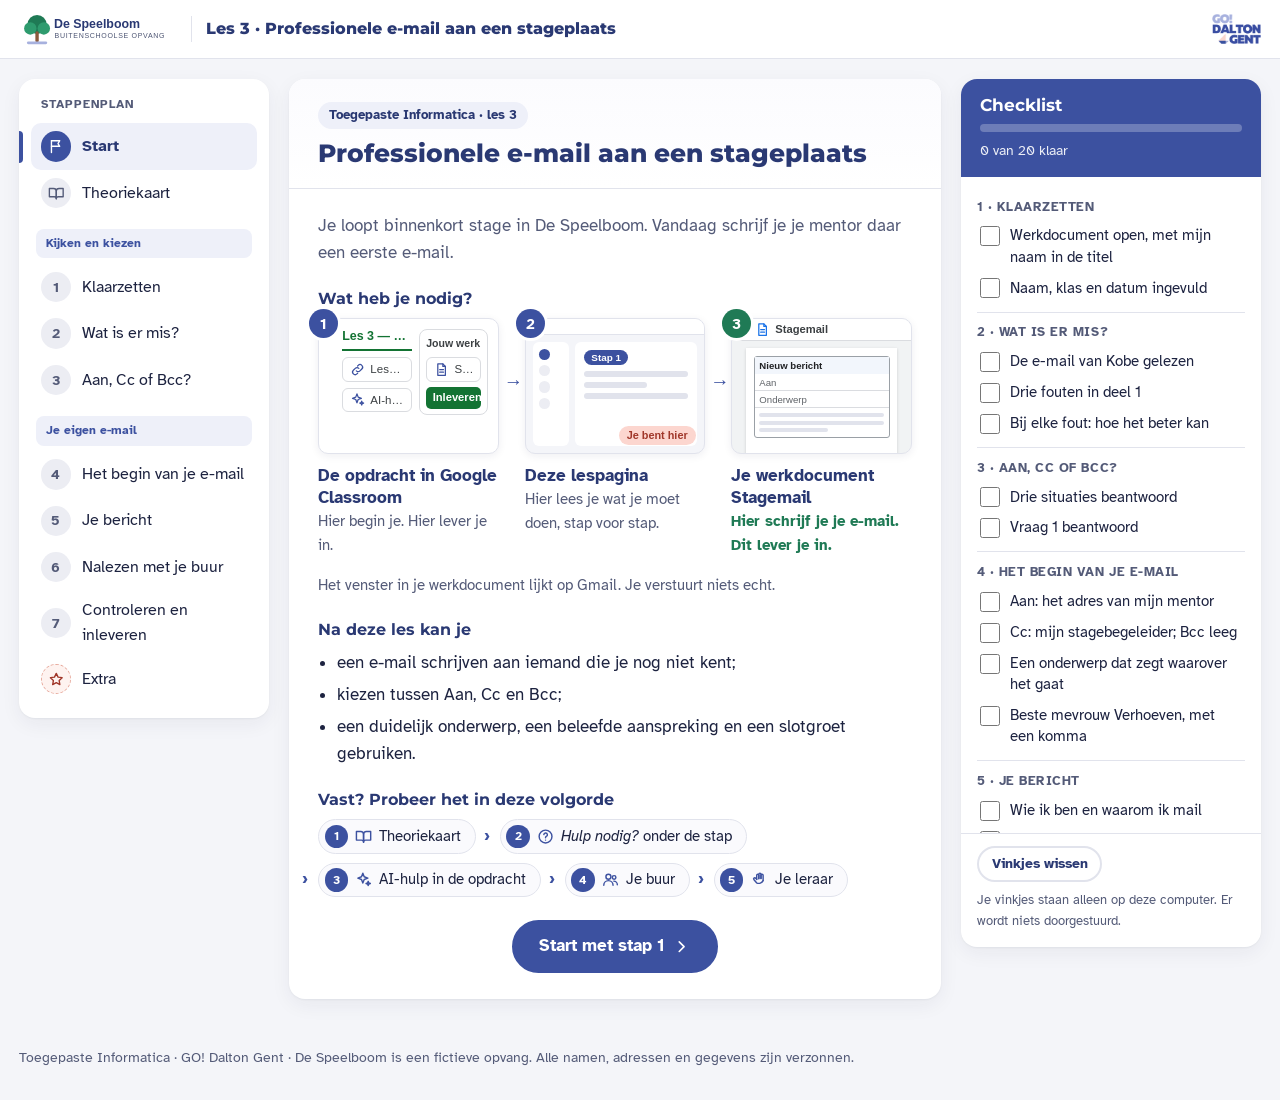
==== index.html @ 6bb30940 "Startpagina en dia 1: de opdracht zoals de leerling ze ziet Getest met een leerlingaccount (09-10-20" ====
<!DOCTYPE html>
<html lang="nl-BE">
<head>
  <meta charset="UTF-8">
  <meta name="viewport" content="width=device-width, initial-scale=1">
  <title>Lespagina · Les 3 · Professionele e-mail aan een stageplaats · De Speelboom</title>
  <link rel="icon" href="assets/speelboom-icon.svg" type="image/svg+xml">
  <link rel="stylesheet" href="css/style.css">
</head>
<body data-storage="speelboom_stagemail_v1_" data-laatste-stap="7" data-ai-hulp="aan">

<!-- Pictogrammen: eenvoudige lijntekeningen, eigen werk. Gebruik: een svg met class "ic" en daarin use met href naar het symbool. -->
<svg xmlns="http://www.w3.org/2000/svg" style="display:none">
  <symbol id="i-flag" viewBox="0 0 24 24"><path d="M5 21V4"/><path d="M5 4h12l-2.5 4 2.5 4H5"/></symbol>
  <symbol id="i-book" viewBox="0 0 24 24"><path d="M2 5h6a4 4 0 0 1 4 4v11a3 3 0 0 0-3-3H2z"/><path d="M22 5h-6a4 4 0 0 0-4 4v11a3 3 0 0 1 3-3h7z"/></symbol>
  <symbol id="i-check" viewBox="0 0 24 24"><path d="M5 12.5l4.5 4.5L19 7.5"/></symbol>
  <symbol id="i-check-circle" viewBox="0 0 24 24"><circle cx="12" cy="12" r="9"/><path d="M8 12.5l2.7 2.7L16 10"/></symbol>
  <symbol id="i-list" viewBox="0 0 24 24"><path d="M9 6h11M9 12h11M9 18h11"/><path d="M4.5 6h.01M4.5 12h.01M4.5 18h.01" stroke-width="3"/></symbol>
  <symbol id="i-bulb" viewBox="0 0 24 24"><path d="M9 18h6M10 21h4"/><path d="M12 3a6 6 0 0 0-4 10.5c.7.7 1 1.5 1 2.5h6c0-1 .3-1.8 1-2.5A6 6 0 0 0 12 3z"/></symbol>
  <symbol id="i-alert" viewBox="0 0 24 24"><path d="M12 3.5l9.5 17h-19z"/><path d="M12 10v4.5M12 17.5h.01"/></symbol>
  <symbol id="i-help" viewBox="0 0 24 24"><circle cx="12" cy="12" r="9"/><path d="M9.6 9.3a2.5 2.5 0 1 1 3.4 2.5c-.6.3-1 .8-1 1.5v.4M12 17h.01"/></symbol>
  <symbol id="i-doc" viewBox="0 0 24 24"><path d="M6 3h8l4 4v14H6z"/><path d="M14 3v4h4M9 12h6M9 16h6"/></symbol>
  <symbol id="i-pen" viewBox="0 0 24 24"><path d="M4 20h4L19 9l-4-4L4 16z"/><path d="M13 7l4 4"/></symbol>
  <symbol id="i-users" viewBox="0 0 24 24"><circle cx="9" cy="8" r="3.5"/><path d="M2.5 20a6.5 6.5 0 0 1 13 0"/><circle cx="17" cy="9" r="2.5"/><path d="M16.5 14.2a5 5 0 0 1 5 5"/></symbol>
  <symbol id="i-send" viewBox="0 0 24 24"><path d="M12 15V3M7 8l5-5 5 5"/><path d="M4 14v6h16v-6"/></symbol>
  <symbol id="i-star" viewBox="0 0 24 24"><path d="M12 3.5l2.6 5.4 5.9.8-4.3 4.1 1 5.9L12 16.9l-5.2 2.8 1-5.9-4.3-4.1 5.9-.8z"/></symbol>
  <symbol id="i-chat" viewBox="0 0 24 24"><path d="M4 5h16v11H9l-5 4z"/></symbol>
  <symbol id="i-mail" viewBox="0 0 24 24"><rect x="3" y="5" width="18" height="14" rx="2"/><path d="M3.5 7l8.5 6 8.5-6"/></symbol>
  <symbol id="i-link" viewBox="0 0 24 24"><path d="M10 14a4 4 0 0 0 5.7 0l3-3a4 4 0 0 0-5.7-5.7l-1 1"/><path d="M14 10a4 4 0 0 0-5.7 0l-3 3a4 4 0 0 0 5.7 5.7l1-1"/></symbol>
  <symbol id="i-spark" viewBox="0 0 24 24"><path d="M11 3l1.9 5.1L18 10l-5.1 1.9L11 17l-1.9-5.1L4 10l5.1-1.9z"/><path d="M18.5 14.5l.8 2.2 2.2.8-2.2.8-.8 2.2-.8-2.2-2.2-.8 2.2-.8z"/></symbol>
  <symbol id="i-hand" viewBox="0 0 24 24"><path d="M8 12V6a1.5 1.5 0 0 1 3 0v5"/><path d="M11 10.5V4.5a1.5 1.5 0 0 1 3 0v6"/><path d="M14 10.5V6a1.5 1.5 0 0 1 3 0v7.5"/><path d="M8 11.5l-1.5-1.5a1.6 1.6 0 0 0-2.3 2.3l3.6 4.2A6.5 6.5 0 0 0 17 13.5"/></symbol>
  <symbol id="i-left" viewBox="0 0 24 24"><path d="M15 6l-6 6 6 6"/></symbol>
  <symbol id="i-right" viewBox="0 0 24 24"><path d="M9 6l6 6-6 6"/></symbol>
</svg>

<div class="teacher-banner">Leraarweergave: de roze kaders tonen waar je een screenshot kan plaatsen. Leerlingen zien die kaders niet.</div>

<header class="topbar">
  <div class="topbar-inner">
    <a class="brand" href="index.html" title="Naar het begin van de les">
      <img src="assets/speelboom-logo.svg" alt="De Speelboom">
      <span class="brand-lesson">Les 3 · Professionele e-mail aan een stageplaats</span>
    </a>
    <span class="topbar-spacer"></span>
    <img class="dalton-mark" src="assets/dalton-gent-logo.png" alt="GO! Dalton Gent">
  </div>
</header>

<div class="layout">

  <!-- ============ LINKS: de route ============ -->
  <nav class="route" aria-label="Stappenplan">
    <p class="route-title">Stappenplan</p>
    <button class="nav-btn" type="button" data-step="start"><span class="nav-num"><svg class="ic" aria-hidden="true"><use href="#i-flag"/></svg></span><span class="nav-lbl">Start</span></button>
    <button class="nav-btn" type="button" data-step="theorie"><span class="nav-num"><svg class="ic" aria-hidden="true"><use href="#i-book"/></svg></span><span class="nav-lbl">Theoriekaart</span></button>

    <p class="route-group">Kijken en kiezen</p>
    <button class="nav-btn" type="button" data-step="1"><span class="nav-num"><span class="nav-n">1</span><svg class="ic nav-check" aria-hidden="true"><use href="#i-check"/></svg></span><span class="nav-lbl">Klaarzetten</span></button>
    <button class="nav-btn" type="button" data-step="2"><span class="nav-num"><span class="nav-n">2</span><svg class="ic nav-check" aria-hidden="true"><use href="#i-check"/></svg></span><span class="nav-lbl">Wat is er mis?</span></button>
    <button class="nav-btn" type="button" data-step="3"><span class="nav-num"><span class="nav-n">3</span><svg class="ic nav-check" aria-hidden="true"><use href="#i-check"/></svg></span><span class="nav-lbl">Aan, Cc of Bcc?</span></button>

    <p class="route-group">Je eigen e-mail</p>
    <button class="nav-btn" type="button" data-step="4"><span class="nav-num"><span class="nav-n">4</span><svg class="ic nav-check" aria-hidden="true"><use href="#i-check"/></svg></span><span class="nav-lbl">Het begin van je e-mail</span></button>
    <button class="nav-btn" type="button" data-step="5"><span class="nav-num"><span class="nav-n">5</span><svg class="ic nav-check" aria-hidden="true"><use href="#i-check"/></svg></span><span class="nav-lbl">Je bericht</span></button>
    <button class="nav-btn" type="button" data-step="6"><span class="nav-num"><span class="nav-n">6</span><svg class="ic nav-check" aria-hidden="true"><use href="#i-check"/></svg></span><span class="nav-lbl">Nalezen met je buur</span></button>
    <button class="nav-btn" type="button" data-step="7"><span class="nav-num"><span class="nav-n">7</span><svg class="ic nav-check" aria-hidden="true"><use href="#i-check"/></svg></span><span class="nav-lbl">Controleren en inleveren</span></button>
    <button class="nav-btn extra" type="button" data-step="extra"><span class="nav-num"><svg class="ic" aria-hidden="true"><use href="#i-star"/></svg></span><span class="nav-lbl">Extra</span></button>
  </nav>

  <!-- ============ MIDDEN: één stap tegelijk ============ -->
  <main id="main">

    <!-- ===== START ===== -->
    <section class="pane" id="pane-start" aria-labelledby="h-start">
      <article class="card">
        <header class="card-head">
          <div class="tags"><span class="tag tag-where">Toegepaste Informatica · les 3</span></div>
          <h1 id="h-start">Professionele e-mail aan een stageplaats</h1>
        </header>
        <div class="card-body">
          <p class="intro">Je loopt binnenkort stage in De Speelboom. Vandaag schrijf je je mentor daar een eerste e-mail.</p>

          <h2 class="sec">Wat heb je nodig?</h2>
          <ol class="nodig">
            <li class="nodig-item">
              <div class="mock mock-opdracht" aria-hidden="true">
                <div class="mo-midden">
                  <div class="mo-titel">Les 3 — Professionele e-mail aan een stageplaats</div>
                  <div class="mo-chip"><svg class="ic"><use href="#i-link"/></svg><span>Lespagina</span></div>
                  <div class="mo-chip ai-hulp"><svg class="ic"><use href="#i-spark"/></svg><span>AI-hulp</span></div>
                </div>
                <div class="mo-werk">
                  <div class="mo-werk-kop">Jouw werk</div>
                  <div class="mo-chip"><svg class="ic"><use href="#i-doc"/></svg><span>Stagemail</span></div>
                  <div class="mo-knop">Inleveren</div>
                </div>
              </div>
              <p class="nodig-naam">De opdracht in Google Classroom</p>
              <p class="nodig-uitleg">Hier begin je. Hier lever je in.</p>
            </li>
            <li class="nodig-item">
              <div class="mock mock-lespagina" aria-hidden="true">
                <div class="ml-balk"></div>
                <div class="ml-midden">
                  <div class="ml-route"><span></span><span></span><span></span><span></span></div>
                  <div class="ml-stap"><span class="ml-tag">Stap 1</span><span class="ml-lijn"></span><span class="ml-lijn kort"></span><span class="ml-lijn"></span></div>
                </div>
                <div class="ml-hier">Je bent hier</div>
              </div>
              <p class="nodig-naam">Deze lespagina</p>
              <p class="nodig-uitleg">Hier lees je wat je moet doen, stap voor stap.</p>
            </li>
            <li class="nodig-item inleveren">
              <div class="mock mock-werkdocument" aria-hidden="true">
                <div class="mw-balk"><svg class="ic"><use href="#i-doc"/></svg>Stagemail</div>
                <div class="mw-blad">
                  <div class="mw-venster">
                    <div class="mw-kop">Nieuw bericht</div>
                    <div class="mw-veld">Aan</div>
                    <div class="mw-veld">Onderwerp</div>
                    <div class="mw-tekst"><span></span><span></span><span class="kort"></span></div>
                  </div>
                </div>
              </div>
              <p class="nodig-naam">Je werkdocument Stagemail</p>
              <p class="nodig-uitleg">Hier schrijf je je e-mail. Dit lever je in.</p>
            </li>
          </ol>
          <p class="nodig-noot">Het venster in je werkdocument lijkt op Gmail. Je verstuurt niets echt.</p>

          <h2 class="sec">Na deze les kan je</h2>
          <ul class="doelen">
            <li>een e-mail schrijven aan iemand die je nog niet kent;</li>
            <li>kiezen tussen Aan, Cc en Bcc;</li>
            <li>een duidelijk onderwerp, een beleefde aanspreking en een slotgroet gebruiken.</li>
          </ul>

          <h2 class="sec">Vast? Probeer het in deze volgorde</h2>
          <ol class="vast">
            <li><svg class="ic" aria-hidden="true"><use href="#i-book"/></svg><span>Theoriekaart</span></li>
            <li><svg class="ic" aria-hidden="true"><use href="#i-help"/></svg><span><em>Hulp nodig?</em> onder de stap</span></li>
            <li class="ai-hulp"><svg class="ic" aria-hidden="true"><use href="#i-spark"/></svg><span>AI-hulp in de opdracht</span></li>
            <li><svg class="ic" aria-hidden="true"><use href="#i-users"/></svg><span>Je buur</span></li>
            <li><svg class="ic" aria-hidden="true"><use href="#i-hand"/></svg><span>Je leraar</span></li>
          </ol>

          <p class="start-cta"><button class="btn btn-primary" type="button" data-goto="1">Start met stap 1 <svg class="ic" aria-hidden="true"><use href="#i-right"/></svg></button></p>
        </div>
      </article>
    </section>

    <!-- ===== THEORIEKAART ===== -->
    <section class="pane" id="pane-theorie" aria-labelledby="h-theorie">
      <article class="card">
        <header class="card-head">
          <div class="tags"><span class="tag tag-where">Spiekbriefje</span></div>
          <h2 id="h-theorie">Theoriekaart</h2>
        </header>
        <div class="card-body">
          <p class="intro">Alles op één plek. Kom hier terug als je iets niet meer weet.</p>
          <div class="t-grid">
            <section class="t-card">
              <h3><svg class="ic" aria-hidden="true"><use href="#i-mail"/></svg>De delen van een e-mail</h3>
              <ol class="t-delen">
                <li><strong>Aan</strong>, <strong>Cc</strong>, <strong>Bcc</strong>: wie je e-mail krijgt</li>
                <li><strong>Onderwerp</strong>: waarover het gaat</li>
                <li><strong>Aanspreking</strong>: <em>Beste mevrouw Verhoeven,</em></li>
                <li><strong>Bericht</strong>: korte alinea's</li>
                <li><strong>Slotgroet</strong> en je <strong>naam</strong></li>
              </ol>
            </section>
            <section class="t-card">
              <h3><svg class="ic" aria-hidden="true"><use href="#i-users"/></svg>Aan, Cc of Bcc?</h3>
              <table class="t-rows">
                <tr><th>Aan</th><td>voor wie je e-mail is. Die persoon moet iets doen.</td></tr>
                <tr><th>Cc</th><td>leest mee en moet niets doen. Iedereen ziet dit adres.</td></tr>
                <tr><th>Bcc</th><td>leest mee. Niemand ziet dit adres.</td></tr>
              </table>
              <p class="t-os">Mail je een groep, zoals alle ouders? Zet de adressen in <strong>Bcc</strong>.</p>
            </section>
            <section class="t-card">
              <h3><svg class="ic" aria-hidden="true"><use href="#i-pen"/></svg>Het onderwerp</h3>
              <ul>
                <li>Vul het <strong>altijd</strong> in.</li>
                <li>Zeg in een paar woorden waarover het gaat.</li>
                <li>Niet <em>vraag</em>, wel <em>Vraag over het uurrooster van woensdag</em>.</li>
              </ul>
            </section>
            <section class="t-card">
              <h3><svg class="ic" aria-hidden="true"><use href="#i-chat"/></svg>De aanspreking</h3>
              <ul>
                <li>Je kent iemand niet: <em>Beste mevrouw Verhoeven,</em> of <em>Beste meneer Janssens,</em></li>
                <li>Heel officieel: <em>Geachte mevrouw Verhoeven,</em></li>
                <li>De voornaam alleen als je iemand kent.</li>
                <li>Na de aanspreking: een komma.</li>
              </ul>
            </section>
            <section class="t-card">
              <h3><svg class="ic" aria-hidden="true"><use href="#i-doc"/></svg>Het bericht</h3>
              <ul>
                <li>Zeg wie je bent, waarom je mailt en wat je vraagt.</li>
                <li>Korte alinea's, met een witregel ertussen.</li>
                <li>Iemand die je niet kent, schrijf je met <strong>u</strong> en <strong>uw</strong>, zonder hoofdletter.</li>
              </ul>
            </section>
            <section class="t-card">
              <h3><svg class="ic" aria-hidden="true"><use href="#i-send"/></svg>De slotgroet</h3>
              <ul>
                <li><em>Met vriendelijke groeten,</em></li>
                <li>Daaronder je voornaam en achternaam, je klas en je school.</li>
                <li>Geen afkortingen zoals <em>mvg</em>: dat lijkt slordig.</li>
              </ul>
            </section>
            <section class="t-card">
              <h3><svg class="ic" aria-hidden="true"><use href="#i-check-circle"/></svg>Voor je verstuurt</h3>
              <ul>
                <li>Lees alles na: klopt het adres, is de toon beleefd, zijn er geen taalfouten?</li>
                <li>Laat iemand anders je e-mail lezen: een <strong>testlezer</strong> ziet sneller wat beter kan.</li>
              </ul>
            </section>
            <section class="t-card ai-hulp">
              <h3><svg class="ic" aria-hidden="true"><use href="#i-spark"/></svg>Slim met de AI-hulp</h3>
              <ol class="t-delen">
                <li>Typ geen namen of persoonlijke gegevens.</li>
                <li>De AI-hulp kent alleen deze les.</li>
                <li>Controleer het antwoord: klik op het nummertje, of kijk in de stap.</li>
              </ol>
            </section>
            <section class="t-card wide">
              <h3><svg class="ic" aria-hidden="true"><use href="#i-chat"/></svg>Woorden</h3>
              <table class="t-rows">
                <tr><th>ontvanger</th><td>wie je e-mail krijgt</td></tr>
                <tr><th>Cc</th><td>krijgt een kopie om te lezen; moet niets doen</td></tr>
                <tr><th>Bcc</th><td>krijgt een kopie, maar niemand ziet dat adres</td></tr>
                <tr><th>onderwerp</th><td>de korte titel van je e-mail</td></tr>
                <tr><th>aanspreking</th><td>de eerste regel: <em>Beste mevrouw Verhoeven,</em></td></tr>
                <tr><th>slotgroet</th><td>de afsluiting: <em>Met vriendelijke groeten,</em></td></tr>
                <tr><th>formeel</th><td>beleefd en met afstand, zoals tegen iemand die je niet kent</td></tr>
                <tr><th>stagementor</th><td>wie jou begeleidt op je stageplaats</td></tr>
              </table>
            </section>
            <section class="t-card wide warn">
              <h3><svg class="ic" aria-hidden="true"><use href="#i-alert"/></svg>Veelgemaakte fouten</h3>
              <ul>
                <li>Geen onderwerp, of een onderwerp zoals <em>vraagje</em> of <em>stage</em>.</li>
                <li><em>Hey</em> of <em>Hallo</em> met een voornaam, aan iemand die je niet kent.</li>
                <li><em>u</em> en <em>je</em> door elkaar.</li>
                <li>Alles in één blok, zonder witregels.</li>
                <li>Emoji's, chattaal of <em>mvg</em>; geen naam onder de e-mail.</li>
              </ul>
              <p class="t-os">Alle namen en adressen in deze les zijn verzonnen.</p>
            </section>
          </div>
        </div>
      </article>
    </section>

    <!-- ===== STAP 1 ===== -->
    <section class="pane" id="pane-1" aria-labelledby="h-1">
      <article class="card">
        <header class="card-head">
          <div class="tags"><span class="tag tag-step">Stap 1</span><span class="tag tag-where"><svg class="ic" aria-hidden="true"><use href="#i-doc"/></svg> Werkdocument</span></div>
          <h2 id="h-1">Klaarzetten</h2>
        </header>
        <div class="card-body">
          <p class="intro">Je zet je werkdocument klaar. Daarin schrijf je vandaag alles.</p>
          <div class="todo-box">
            <h3><svg class="ic" aria-hidden="true"><use href="#i-list"/></svg> Wat moet je doen?</h3>
            <ol class="todo">
              <li>Klik in de opdracht rechts, onder <strong>Jouw werk</strong>, op je werkdocument <strong>Stagemail</strong>. Het heeft jouw naam in de titel.</li>
              <li>Vul bovenaan je <strong>naam</strong>, je <strong>klas</strong> en de <strong>datum</strong> in.</li>
              <li>Lees in je werkdocument het kader <strong>Je stage</strong>. Daar staan je mentor en haar adres.</li>
            </ol>
          </div>
          <div class="tip"><svg class="ic" aria-hidden="true"><use href="#i-bulb"/></svg><p><strong>Twee tabbladen.</strong> Bovenaan in Chrome staan nu deze lespagina en je werkdocument. Klik op een tabblad om te wisselen.</p></div>
          <details class="help"><summary><svg class="ic" aria-hidden="true"><use href="#i-help"/></svg> Hulp nodig?</summary>
            <div class="help-body">
              <p>Vind je je werkdocument niet? Kijk in de opdracht rechts, bij <em>Jouw werk</em>. Het heet <em>Stagemail</em>, met jouw naam ervoor.</p>
              <p>Is deze lespagina weg? Klik bovenaan op het andere tabblad.</p>
            </div>
          </details>
          <p class="result"><svg class="ic" aria-hidden="true"><use href="#i-check-circle"/></svg><span><strong>Klaar als:</strong> je werkdocument open is, met je naam erin, en je het kader <em>Je stage</em> gelezen hebt.</span></p>
        </div>
        <footer class="card-nav">
          <button class="btn" type="button" data-goto="start"><svg class="ic" aria-hidden="true"><use href="#i-left"/></svg> Start</button>
          <button class="btn btn-primary" type="button" data-goto="2">Stap 2 <svg class="ic" aria-hidden="true"><use href="#i-right"/></svg></button>
        </footer>
      </article>
    </section>

    <!-- ===== STAP 2 ===== -->
    <section class="pane" id="pane-2" aria-labelledby="h-2">
      <article class="card">
        <header class="card-head">
          <div class="tags"><span class="tag tag-step">Stap 2</span><span class="tag tag-where"><svg class="ic" aria-hidden="true"><use href="#i-doc"/></svg> Werkdocument, deel 1</span></div>
          <h2 id="h-2">Wat is er mis?</h2>
        </header>
        <div class="card-body">
          <p class="intro">Kobe stuurde deze e-mail aan zijn mentor. Ze kent hem nog niet. Wat denkt ze nu over Kobe?</p>
          <div class="mail" role="group" aria-label="De e-mail van Kobe">
            <div class="mail-kop">Nieuw bericht</div>
            <div class="mail-veld"><span class="mail-lbl">Aan</span><span>lien.verhoeven@despeelboom.example</span></div>
            <div class="mail-veld"><span class="mail-lbl">Onderwerp</span><span class="mail-leeg">(leeg)</span></div>
            <div class="mail-tekst">
              <p>hey lien</p>
              <p>ik ben kobe en ik kom stage doen bij jullie. wanneer moet ik komen?? 😅</p>
              <p>mvg</p>
            </div>
            <div class="mail-voet"><span class="mail-knop">Verzenden</span></div>
          </div>
          <div class="todo-box">
            <h3><svg class="ic" aria-hidden="true"><use href="#i-list"/></svg> Wat moet je doen?</h3>
            <ol class="todo">
              <li>Lees de e-mail van Kobe. Er zijn <strong>vijf</strong> fouten.</li>
              <li>Ga naar <strong>deel 1</strong> van je werkdocument. Fout 1 staat er al: je leraar deed ze voor.</li>
              <li>Schrijf nog <strong>twee</strong> fouten op. Schrijf er telkens bij hoe het beter kan.</li>
            </ol>
          </div>
          <details class="help"><summary><svg class="ic" aria-hidden="true"><use href="#i-help"/></svg> Hulp nodig? Waar moet je kijken?</summary>
            <div class="help-body">
              <ul>
                <li>De <strong>eerste regel</strong>: hoe spreekt Kobe zijn mentor aan?</li>
                <li>Weet de mentor <strong>wie</strong> Kobe is: welke school, welke klas, wanneer zijn stage is?</li>
                <li>De <strong>woorden en tekens</strong>: schrijf je zo aan iemand die je niet kent?</li>
                <li>De <strong>laatste regel</strong>: hoe sluit Kobe af, en staat zijn naam er?</li>
              </ul>
              <p>Kijk ook op de theoriekaart, bij <em>Veelgemaakte fouten</em>.</p>
            </div>
          </details>
          <p class="result"><svg class="ic" aria-hidden="true"><use href="#i-check-circle"/></svg><span><strong>Klaar als:</strong> in deel 1 drie fouten staan, elk met hoe het beter kan.</span></p>
        </div>
        <footer class="card-nav">
          <button class="btn" type="button" data-goto="1"><svg class="ic" aria-hidden="true"><use href="#i-left"/></svg> Stap 1</button>
          <button class="btn btn-primary" type="button" data-goto="3">Stap 3 <svg class="ic" aria-hidden="true"><use href="#i-right"/></svg></button>
        </footer>
      </article>
    </section>

    <!-- ===== STAP 3 ===== -->
    <section class="pane" id="pane-3" aria-labelledby="h-3">
      <article class="card">
        <header class="card-head">
          <div class="tags"><span class="tag tag-step">Stap 3</span><span class="tag tag-where"><svg class="ic" aria-hidden="true"><use href="#i-doc"/></svg> Werkdocument, deel 2</span></div>
          <h2 id="h-3">Aan, Cc of Bcc?</h2>
        </header>
        <div class="card-body">
          <p class="intro">Een e-mail kan naar meer mensen. Het vakje waarin je een adres zet, zegt wat die persoon moet doen.</p>
          <div class="ccb">
            <div class="ccb-vak"><span class="ccb-naam">Aan</span><span>Voor wie je e-mail is. Die persoon moet iets doen.</span></div>
            <div class="ccb-vak"><span class="ccb-naam">Cc</span><span>Leest mee en moet niets doen. Iedereen ziet dit adres.</span></div>
            <div class="ccb-vak"><span class="ccb-naam">Bcc</span><span>Leest mee. Niemand ziet dit adres.</span></div>
          </div>
          <div class="todo-box">
            <h3><svg class="ic" aria-hidden="true"><use href="#i-list"/></svg> Wat moet je doen?</h3>
            <ol class="todo">
              <li>Ga naar <strong>deel 2</strong> van je werkdocument.</li>
              <li>Schrijf bij elke situatie <strong>Aan</strong>, <strong>Cc</strong> of <strong>Bcc</strong>.</li>
              <li>Beantwoord <strong>vraag 1</strong>: waarom mogen de ouders elkaars adres niet zien?</li>
            </ol>
          </div>
          <details class="help"><summary><svg class="ic" aria-hidden="true"><use href="#i-help"/></svg> Hulp nodig?</summary>
            <div class="help-body">
              <p>Vraag je bij elke persoon af: moet die iets doen? Dan is het <strong>Aan</strong>. Alleen meelezen? Dan is het <strong>Cc</strong> of <strong>Bcc</strong>.</p>
              <p>Bij vraag 1: denk aan je beroepsgeheim uit les 2. Een e-mailadres van een ouder is ook iets wat je niet zomaar deelt.</p>
            </div>
          </details>
          <p class="result"><svg class="ic" aria-hidden="true"><use href="#i-check-circle"/></svg><span><strong>Klaar als:</strong> bij de drie situaties Aan, Cc of Bcc staat, en vraag 1 beantwoord is.</span></p>
        </div>
        <footer class="card-nav">
          <button class="btn" type="button" data-goto="2"><svg class="ic" aria-hidden="true"><use href="#i-left"/></svg> Stap 2</button>
          <button class="btn btn-primary" type="button" data-goto="4">Stap 4 <svg class="ic" aria-hidden="true"><use href="#i-right"/></svg></button>
        </footer>
      </article>
    </section>

    <!-- ===== STAP 4 ===== -->
    <section class="pane" id="pane-4" aria-labelledby="h-4">
      <article class="card">
        <header class="card-head">
          <div class="tags"><span class="tag tag-step">Stap 4</span><span class="tag tag-where"><svg class="ic" aria-hidden="true"><use href="#i-doc"/></svg> Werkdocument, deel 3</span></div>
          <h2 id="h-4">Het begin van je e-mail</h2>
        </header>
        <div class="card-body">
          <p class="intro">Nu schrijf je je eigen e-mail aan je mentor, mevrouw Verhoeven. Je begint bovenaan in het venster.</p>
          <div class="todo-box">
            <h3><svg class="ic" aria-hidden="true"><use href="#i-list"/></svg> Wat moet je doen?</h3>
            <ol class="todo">
              <li>Ga naar <strong>deel 3</strong> van je werkdocument: het venster <em>Nieuw bericht</em>.</li>
              <li>Klik in het vak naast <strong>Aan</strong>. Typ het adres van je mentor. Het staat in het kader <em>Je stage</em>.</li>
              <li>Typ naast <strong>Cc</strong> het adres van je stagebegeleider. Laat <strong>Bcc</strong> leeg.</li>
              <li>Typ naast <strong>Onderwerp</strong> in een paar woorden waarover je e-mail gaat.</li>
              <li>Schrijf naast <em>aanspreking</em>: <strong>Beste mevrouw Verhoeven,</strong></li>
            </ol>
          </div>
          <div class="tip"><svg class="ic" aria-hidden="true"><use href="#i-bulb"/></svg><p><strong>Een goed onderwerp</strong> zegt wie je bent en waarover het gaat. Niet <em>stage</em>, wel zoiets als het voorbeeld in deel 1, met jouw naam.</p></div>
          <details class="help"><summary><svg class="ic" aria-hidden="true"><use href="#i-help"/></svg> Hulp nodig?</summary>
            <div class="help-body">
              <p>Typ het adres letter voor letter over. Eén fout en je e-mail komt niet aan.</p>
              <p>Waarom Cc? Je stagebegeleider wil meelezen, maar moet niets doen. Kijk op de theoriekaart bij <em>Aan, Cc of Bcc?</em></p>
              <p>Waarom geen voornaam? Je kent je mentor nog niet. Daarom <em>Beste mevrouw Verhoeven,</em>, met een komma.</p>
            </div>
          </details>
          <p class="result"><svg class="ic" aria-hidden="true"><use href="#i-check-circle"/></svg><span><strong>Klaar als:</strong> Aan, Cc, Onderwerp en de aanspreking ingevuld zijn, en Bcc leeg is.</span></p>
        </div>
        <footer class="card-nav">
          <button class="btn" type="button" data-goto="3"><svg class="ic" aria-hidden="true"><use href="#i-left"/></svg> Stap 3</button>
          <button class="btn btn-primary" type="button" data-goto="5">Stap 5 <svg class="ic" aria-hidden="true"><use href="#i-right"/></svg></button>
        </footer>
      </article>
    </section>

    <!-- ===== STAP 5 ===== -->
    <section class="pane" id="pane-5" aria-labelledby="h-5">
      <article class="card">
        <header class="card-head">
          <div class="tags"><span class="tag tag-step">Stap 5</span><span class="tag tag-where"><svg class="ic" aria-hidden="true"><use href="#i-doc"/></svg> Werkdocument, deel 3</span></div>
          <h2 id="h-5">Je bericht</h2>
        </header>
        <div class="card-body">
          <p class="intro">Je mentor wil drie dingen weten: wie je bent, waarom je mailt en wat je vraagt.</p>
          <ol class="bouwplan">
            <li><span class="bp-naam">aanspreking</span><span class="bp-tekst">Beste mevrouw Verhoeven,</span></li>
            <li><span class="bp-naam">wie ben je?</span><span class="bp-tekst">je naam, je klas en je school</span></li>
            <li><span class="bp-naam">waarom mail je?</span><span class="bp-tekst">wanneer je stage begint, en dat je wil kennismaken</span></li>
            <li><span class="bp-naam">je vraag</span><span class="bp-tekst">wanneer je eens mag langskomen</span></li>
            <li><span class="bp-naam">slotgroet</span><span class="bp-tekst">Met vriendelijke groeten,</span></li>
            <li><span class="bp-naam">je naam</span><span class="bp-tekst">voornaam en achternaam, klas en school</span></li>
          </ol>
          <div class="todo-box">
            <h3><svg class="ic" aria-hidden="true"><use href="#i-list"/></svg> Wat moet je doen?</h3>
            <ol class="todo">
              <li>Schrijf in het venster naast <em>wie ben je?</em> je naam, je klas en je school.</li>
              <li>Schrijf naast <em>waarom mail je?</em> wanneer je stage begint, en dat je wil kennismaken.</li>
              <li>Schrijf naast <em>je vraag</em> een beleefde vraag: wanneer mag je eens langskomen?</li>
              <li>Schrijf naast <em>slotgroet</em> <strong>Met vriendelijke groeten,</strong> en daaronder je voornaam en achternaam, je klas en je school.</li>
            </ol>
          </div>
          <div class="tip warn"><svg class="ic" aria-hidden="true"><use href="#i-alert"/></svg><p><strong>Schrijf u en uw, niet je en jij.</strong> Je kent je mentor nog niet. Dus: <em>Wanneer past het voor u?</em></p></div>
          <details class="help"><summary><svg class="ic" aria-hidden="true"><use href="#i-help"/></svg> Hulp nodig? Zinnen om mee te beginnen</summary>
            <div class="help-body">
              <ul>
                <li><em>Ik ben … . Ik zit in klas … van GO! Dalton Gent.</em></li>
                <li><em>Van 16 november tot 4 december loop ik stage in De Speelboom.</em></li>
                <li><em>Ik wil graag eens kennismaken.</em></li>
                <li><em>Mag ik eens langskomen? Wanneer past het voor u?</em></li>
              </ul>
              <p>Maak de zinnen af met je eigen woorden.</p>
            </div>
          </details>
          <p class="result"><svg class="ic" aria-hidden="true"><use href="#i-check-circle"/></svg><span><strong>Klaar als:</strong> elk vak in het venster ingevuld is, met <em>u</em> en <em>uw</em>, en je naam onderaan staat.</span></p>
        </div>
        <footer class="card-nav">
          <button class="btn" type="button" data-goto="4"><svg class="ic" aria-hidden="true"><use href="#i-left"/></svg> Stap 4</button>
          <button class="btn btn-primary" type="button" data-goto="6">Stap 6 <svg class="ic" aria-hidden="true"><use href="#i-right"/></svg></button>
        </footer>
      </article>
    </section>

    <!-- ===== STAP 6 ===== -->
    <section class="pane" id="pane-6" aria-labelledby="h-6">
      <article class="card">
        <header class="card-head">
          <div class="tags"><span class="tag tag-step">Stap 6</span><span class="tag tag-where"><svg class="ic" aria-hidden="true"><use href="#i-doc"/></svg> Werkdocument, deel 4</span><span class="tag tag-where"><svg class="ic" aria-hidden="true"><use href="#i-users"/></svg> Met je buur</span></div>
          <h2 id="h-6">Nalezen met je buur</h2>
        </header>
        <div class="card-body">
          <p class="intro">Een e-mail kan je niet terughalen. Daarom lees je hem eerst na, en laat je hem lezen door een testlezer: je buur.</p>
          <div class="todo-box">
            <h3><svg class="ic" aria-hidden="true"><use href="#i-list"/></svg> Wat moet je doen?</h3>
            <ol class="todo">
              <li>Lees je e-mail zachtjes voor jezelf.</li>
              <li>Kruis in <strong>deel 4</strong> aan wat klopt. Verbeter wat nog niet klopt.</li>
              <li>Laat je buur je e-mail lezen op jouw scherm. Vraag: <em>Is alles duidelijk? Wat kan beter?</em></li>
              <li>Schrijf de tip van je buur in deel 4. Pas je e-mail aan.</li>
            </ol>
          </div>
          <details class="help"><summary><svg class="ic" aria-hidden="true"><use href="#i-help"/></svg> Hulp nodig?</summary>
            <div class="help-body">
              <p>Is je buur nog niet klaar? Lees dan eerst de e-mail van je buur. Kijk naar het onderwerp, de aanspreking en de slotgroet.</p>
              <p>Een goede tip zegt <strong>wat</strong> beter kan: <em>Je onderwerp zegt niet wie je bent.</em> Niet alleen: <em>Goed zo!</em></p>
            </div>
          </details>
          <p class="result"><svg class="ic" aria-hidden="true"><use href="#i-check-circle"/></svg><span><strong>Klaar als:</strong> alles in deel 4 aangekruist is en de tip van je buur erin staat.</span></p>
        </div>
        <footer class="card-nav">
          <button class="btn" type="button" data-goto="5"><svg class="ic" aria-hidden="true"><use href="#i-left"/></svg> Stap 5</button>
          <button class="btn btn-primary" type="button" data-goto="7">Stap 7 <svg class="ic" aria-hidden="true"><use href="#i-right"/></svg></button>
        </footer>
      </article>
    </section>

    <!-- ===== STAP 7 ===== -->
    <section class="pane" id="pane-7" aria-labelledby="h-7">
      <article class="card">
        <header class="card-head">
          <div class="tags"><span class="tag tag-step">Stap 7</span><span class="tag tag-where"><svg class="ic" aria-hidden="true"><use href="#i-send"/></svg> Inleveren</span></div>
          <h2 id="h-7">Controleren en inleveren</h2>
        </header>
        <div class="card-body">
          <p class="intro">Bijna klaar. Test eerst of je het onthouden hebt. Er wordt niets bewaard.</p>
          <div class="quiz">
            <div class="quiz-q" data-ok="Juist. In Bcc ziet niemand de andere adressen." data-nok="Nog niet. Kijk naar stap 3: wie mag welk adres zien?">
              <p>1. De Speelboom mailt de ouders van alle kinderen. Waar zet je hun adressen?</p>
              <div class="opts">
                <button type="button">In Aan</button>
                <button type="button">In Cc</button>
                <button type="button" data-right>In Bcc</button>
              </div>
              <p class="feedback" role="status"></p>
            </div>
            <div class="quiz-q" data-ok="Juist. Je mentor weet meteen wie mailt en waarover." data-nok="Nog niet. Een goed onderwerp zegt wie je bent en waarover het gaat.">
              <p>2. Welk onderwerp is het best?</p>
              <div class="opts">
                <button type="button">stage</button>
                <button type="button" data-right>Kennismaking stagiair Ayla Benali – stage vanaf 16 november</button>
                <button type="button">hallo!!</button>
              </div>
              <p class="feedback" role="status"></p>
            </div>
            <div class="quiz-q" data-ok="Juist. Die slotgroet past bij een beleefde aanspreking." data-nok="Nog niet. Kijk op de theoriekaart bij De slotgroet.">
              <p>3. Welke slotgroet past bij <em>Beste mevrouw Verhoeven,</em>?</p>
              <div class="opts">
                <button type="button">mvg</button>
                <button type="button" data-right>Met vriendelijke groeten,</button>
                <button type="button">Doei!</button>
              </div>
              <p class="feedback" role="status"></p>
            </div>
          </div>
          <div class="todo-box">
            <h3><svg class="ic" aria-hidden="true"><use href="#i-list"/></svg> Wat moet je doen?</h3>
            <ol class="todo">
              <li>Loop de <strong>checklist</strong> na. Staat er nog iets open? Werk het eerst af.</li>
              <li>Beantwoord in <strong>deel 5</strong> de slotvraag.</li>
              <li>Klik in de opdracht op <span class="ui">Inleveren</span>.</li>
            </ol>
          </div>
          <p class="result"><svg class="ic" aria-hidden="true"><use href="#i-check-circle"/></svg><span><strong>Klaar als:</strong> er bij de opdracht <em>Ingeleverd</em> staat.</span></p>
        </div>
        <footer class="card-nav">
          <button class="btn" type="button" data-goto="6"><svg class="ic" aria-hidden="true"><use href="#i-left"/></svg> Stap 6</button>
          <button class="btn btn-primary" type="button" data-goto="extra">Extra <svg class="ic" aria-hidden="true"><use href="#i-right"/></svg></button>
        </footer>
      </article>
    </section>

    <!-- ===== EXTRA ===== -->
    <section class="pane" id="pane-extra" aria-labelledby="h-extra">
      <article class="card">
        <header class="card-head">
          <div class="tags"><span class="tag tag-extra">Extra · niet verplicht</span></div>
          <h2 id="h-extra">E-mailquiz</h2>
        </header>
        <div class="card-body">
          <p class="intro">Begin hier pas nadat je hebt ingeleverd. Vier vragen voor wie nog tijd heeft. Er wordt niets bewaard.</p>
          <div class="quiz">
            <div class="quiz-q" data-ok="Juist. Geachte is het formeelst." data-nok="Nog niet. Heel officieel en je kent hem niet: welke aanspreking is het formeelst?">
              <p>1. Je schrijft een heel officiële brief aan de directeur van een opvang. Je kent hem niet. Hoe begin je?</p>
              <div class="opts">
                <button type="button">Hoi Marc,</button>
                <button type="button" data-right>Geachte heer De Clercq,</button>
                <button type="button">Hallo,</button>
              </div>
              <p class="feedback" role="status"></p>
            </div>
            <div class="quiz-q" data-ok="Juist. Zo weet je mentor wie je bent." data-nok="Nog niet. Je mentor kent je nog niet: wat moet ze van je weten?">
              <p>2. Wat zet je onder <em>Met vriendelijke groeten,</em>?</p>
              <div class="opts">
                <button type="button">Alleen je voornaam</button>
                <button type="button">Niets: ze ziet je adres toch</button>
                <button type="button" data-right>Je voornaam en achternaam, je klas en je school</button>
              </div>
              <p class="feedback" role="status"></p>
            </div>
            <div class="quiz-q" data-ok="Juist. Wie alleen meeleest, staat in Cc." data-nok="Nog niet. Moet die persoon iets doen?">
              <p>3. Je directeur moet niets doen, maar wil een kopie van je e-mail. Waar zet je haar adres?</p>
              <div class="opts">
                <button type="button">In Aan</button>
                <button type="button" data-right>In Cc</button>
                <button type="button">Ik stuur het haar later apart</button>
              </div>
              <p class="feedback" role="status"></p>
            </div>
            <div class="quiz-q" data-ok="Juist. Je kent je mentor nog niet: dan schrijf je u." data-nok="Nog niet. Kijk op de theoriekaart bij Het bericht.">
              <p>4. Welke zin past in een eerste e-mail aan je mentor?</p>
              <div class="opts">
                <button type="button">Wanneer heb jij tijd?</button>
                <button type="button" data-right>Wanneer past het voor u?</button>
                <button type="button">Wanneer heb je tijd??</button>
              </div>
              <p class="feedback" role="status"></p>
            </div>
          </div>
        </div>
        <footer class="card-nav">
          <button class="btn" type="button" data-goto="7"><svg class="ic" aria-hidden="true"><use href="#i-left"/></svg> Stap 7</button>
          <button class="btn" type="button" data-goto="start">Naar het begin</button>
        </footer>
      </article>
    </section>
  </main>

  <!-- ============ RECHTS: de checklist ============ -->
  <aside class="checklist leeg" id="checklist" aria-labelledby="h-cl">
    <div class="cl-head">
      <h2 id="h-cl">Checklist</h2>
      <div class="cl-bar" role="progressbar" aria-label="Voortgang" aria-valuemin="0" aria-valuemax="100" aria-valuenow="0"><div class="cl-fill" id="clFill"></div></div>
      <p class="cl-count" id="clCount">0 van 0 klaar</p>
    </div>
    <div class="cl-body">
      <div class="cl-group" data-step="1"><h3>1 · Klaarzetten</h3>
        <label class="cl-item"><input type="checkbox" id="c1a"><span>Werkdocument open, met mijn naam in de titel</span></label>
        <label class="cl-item"><input type="checkbox" id="c1b"><span>Naam, klas en datum ingevuld</span></label>
      </div>
      <div class="cl-group" data-step="2"><h3>2 · Wat is er mis?</h3>
        <label class="cl-item"><input type="checkbox" id="c2a"><span>De e-mail van Kobe gelezen</span></label>
        <label class="cl-item"><input type="checkbox" id="c2b"><span>Drie fouten in deel 1</span></label>
        <label class="cl-item"><input type="checkbox" id="c2c"><span>Bij elke fout: hoe het beter kan</span></label>
      </div>
      <div class="cl-group" data-step="3"><h3>3 · Aan, Cc of Bcc?</h3>
        <label class="cl-item"><input type="checkbox" id="c3a"><span>Drie situaties beantwoord</span></label>
        <label class="cl-item"><input type="checkbox" id="c3b"><span>Vraag 1 beantwoord</span></label>
      </div>
      <div class="cl-group" data-step="4"><h3>4 · Het begin van je e-mail</h3>
        <label class="cl-item"><input type="checkbox" id="c4a"><span>Aan: het adres van mijn mentor</span></label>
        <label class="cl-item"><input type="checkbox" id="c4b"><span>Cc: mijn stagebegeleider; Bcc leeg</span></label>
        <label class="cl-item"><input type="checkbox" id="c4c"><span>Een onderwerp dat zegt waarover het gaat</span></label>
        <label class="cl-item"><input type="checkbox" id="c4d"><span>Beste mevrouw Verhoeven, met een komma</span></label>
      </div>
      <div class="cl-group" data-step="5"><h3>5 · Je bericht</h3>
        <label class="cl-item"><input type="checkbox" id="c5a"><span>Wie ik ben en waarom ik mail</span></label>
        <label class="cl-item"><input type="checkbox" id="c5b"><span>Mijn vraag, met u en uw</span></label>
        <label class="cl-item"><input type="checkbox" id="c5c"><span>Met vriendelijke groeten,</span></label>
        <label class="cl-item"><input type="checkbox" id="c5d"><span>Mijn volledige naam, klas en school</span></label>
      </div>
      <div class="cl-group" data-step="6"><h3>6 · Nalezen met je buur</h3>
        <label class="cl-item"><input type="checkbox" id="c6a"><span>Deel 4 aangekruist</span></label>
        <label class="cl-item"><input type="checkbox" id="c6b"><span>Tip van mijn buur opgeschreven</span></label>
      </div>
      <div class="cl-group" data-step="7"><h3>7 · Inleveren</h3>
        <label class="cl-item"><input type="checkbox" id="c7a"><span>Zelftest gedaan</span></label>
        <label class="cl-item"><input type="checkbox" id="c7b"><span>Slotvraag in deel 5</span></label>
        <label class="cl-item"><input type="checkbox" id="c7c"><span>Werkdocument ingeleverd</span></label>
      </div>
    </div>
    <div class="cl-foot">
      <button class="btn cl-toggle" type="button" id="clToggle" aria-expanded="false">Toon alles</button>
      <button class="btn" type="button" id="btnReset">Vinkjes wissen</button>
      <p class="cl-note">Je vinkjes staan alleen op deze computer. Er wordt niets doorgestuurd.</p>
    </div>
  </aside>
</div>

<!-- ============ Klaar! ============ -->
<div class="klaar-overlay" id="klaar" role="dialog" aria-modal="true" aria-labelledby="h-klaar" hidden>
  <div class="klaar-card">
    <svg class="ic" aria-hidden="true"><use href="#i-check-circle"/></svg>
    <h2 id="h-klaar">Je e-mail is klaar!</h2>
    <p>Alles is afgevinkt. Heb je nog tijd? Probeer dan de <strong>E-mailquiz</strong> bij Extra.</p>
    <p>Volgende les schrijf je een bericht aan de ouders van een kind in De Speelboom.</p>
    <button class="btn btn-primary" type="button" id="klaarSluit">Sluiten</button>
  </div>
</div>

<footer class="site">
  Toegepaste Informatica · GO! Dalton Gent · De Speelboom is een fictieve opvang. Alle namen, adressen en gegevens zijn verzonnen.
</footer>

<script src="js/script.js"></script>
</body>
</html>
---- css/style.css ----
/* ==========================================================================
   Les 3 · Professionele e-mail aan een stageplaats (De Speelboom) — leerlingentool
   Toegepaste Informatica · 2de graad Maatschappij en welzijn
   (dubbele finaliteit) · GO! Dalton Gent · 3MWb
   Uit _sjablonen/lespakket (09-10-2026): met de startpagina "Wat heb je nodig?",
   de rij "Vast?", de AI-hulp (verborgen tot data-ai-hulp="aan") en het e-mailvenster.

   Opbouw naar het voorbeeld van PedalPro (rustig, één ding tegelijk):
     links   de route (stappenlijst, altijd zichtbaar)
     midden  één stap: titel · één zin · wat moet je doen · één tip · klaar als
     rechts  de checklist met concrete taken (altijd zichtbaar)
   Op een half scherm (< 900 px) staat alles onder elkaar en toont de checklist
   alleen de taken van de stap waarin je zit.

   Huisstijl: Dalton-kleuren. Geen externe bestanden: lettertypes staan in
   assets/fonts (OFL-licentie), pictogrammen staan als SVG in index.html.
   ========================================================================== */

@font-face { font-family: "Atkinson"; src: url("../assets/fonts/atkinson-regular.woff2") format("woff2"); font-weight: 400; font-style: normal; font-display: swap; }
@font-face { font-family: "Atkinson"; src: url("../assets/fonts/atkinson-bold.woff2") format("woff2"); font-weight: 700; font-style: normal; font-display: swap; }
@font-face { font-family: "Atkinson"; src: url("../assets/fonts/atkinson-italic.woff2") format("woff2"); font-weight: 400; font-style: italic; font-display: swap; }
/* Atkinson tekent de nul met een schuine streep (lijkt op Ø). Cijfers daarom uit een systeemlettertype. */
@font-face { font-family: "Atkinson"; src: local("Segoe UI"), local("SegoeUI"), local("Arial"), local("Helvetica"), local("Roboto"); font-weight: 400; unicode-range: U+0030-0039; }
@font-face { font-family: "Atkinson"; src: local("Segoe UI Bold"), local("SegoeUI-Bold"), local("Arial Bold"), local("Arial-BoldMT"), local("Helvetica Bold"), local("Roboto Bold"); font-weight: 700; unicode-range: U+0030-0039; }
@font-face { font-family: "Montserrat"; src: url("../assets/fonts/montserrat-heavy.woff2") format("woff2"); font-weight: 700 900; font-style: normal; font-display: swap; }

:root {
  /* Dalton Gent-huisstijl */
  --navy: #3C51A0;
  --navy-deep: #2A3973;
  --peri: #A7B1DE;
  --peri-soft: #EEF0F9;
  --blush: #FCD6CF;
  --blush-soft: #FEF3F0;
  --paper: #FFFFFF;
  --bg: #F4F5F9;

  --ink: #1D2340;
  --muted: #545B78;
  --line: #E1E3EC;

  --ok: #1F7A55;
  --ok-soft: #EAF6F0;
  --warn: #A0372A;
  --warn-soft: #FDF1EE;
  --tip: #8A5A00;
  --tip-soft: #FFF7E3;

  --radius: 16px;
  --radius-sm: 10px;
  --shadow: 0 1px 2px rgba(29, 35, 64, .05), 0 6px 20px rgba(29, 35, 64, .06);

  --body: "Atkinson", "Segoe UI", Arial, sans-serif;
  --head: "Montserrat", "Segoe UI", Arial, sans-serif;
  --mono: "Courier New", Consolas, monospace;
}

* { box-sizing: border-box; }
html { -webkit-text-size-adjust: 100%; }
body {
  margin: 0;
  font-family: var(--body);
  font-size: 17px;
  line-height: 1.6;
  color: var(--ink);
  background: var(--bg);
}
h1, h2, h3 { font-family: var(--head); color: var(--navy-deep); line-height: 1.2; margin: 0; }
p { margin: 0 0 .8rem; }
p:last-child { margin-bottom: 0; }
a { color: var(--navy); }
code { font-family: var(--mono); font-size: .92em; background: var(--peri-soft); padding: .05rem .3rem; border-radius: 5px; overflow-wrap: anywhere; }
:focus-visible { outline: 3px solid var(--navy); outline-offset: 2px; border-radius: 6px; }
[hidden] { display: none !important; }

/* Pictogrammen (SVG-symbolen bovenaan index.html) */
.ic { width: 1.15em; height: 1.15em; flex-shrink: 0; fill: none; stroke: currentColor; stroke-width: 2; stroke-linecap: round; stroke-linejoin: round; vertical-align: -.2em; }

/* Knop- en toetsnamen */
.ui { font-weight: 700; color: var(--navy-deep); background: var(--peri-soft); padding: 0 .35rem; border-radius: 5px; white-space: nowrap; }
.key { display: inline-block; font-weight: 700; font-size: .9em; border: 1px solid #C4C7D4; border-bottom-width: 3px; border-radius: 6px; background: #fff; padding: 0 .35rem; white-space: nowrap; }

/* ---------- Kopbalk ---------- */
.topbar { background: var(--paper); border-bottom: 1px solid var(--line); }
.topbar-inner { max-width: 1440px; margin: 0 auto; padding: .7rem 1.2rem; display: flex; align-items: center; gap: 1rem; }
.brand { display: flex; align-items: center; gap: .9rem; text-decoration: none; min-width: 0; }
.brand img { height: 36px; width: auto; display: block; flex-shrink: 0; }
.brand-lesson { font-family: var(--head); font-weight: 800; font-size: 1rem; color: var(--navy-deep); white-space: nowrap; overflow: hidden; text-overflow: ellipsis; padding-left: .9rem; border-left: 1px solid var(--line); }
.topbar-spacer { flex: 1; }
.dalton-mark { height: 30px; width: auto; display: block; }

/* ---------- Drie kolommen ---------- */
.layout {
  max-width: 1440px; margin: 0 auto; padding: 1.25rem 1.2rem 3rem;
  display: grid; grid-template-columns: 250px minmax(0, 1fr) 300px; gap: 1.25rem; align-items: start;
}

/* ---------- Links: de route ---------- */
.route { background: var(--paper); border-radius: var(--radius); box-shadow: var(--shadow); padding: 1rem .75rem; position: sticky; top: 1rem; }
.route-title { font-size: .78rem; font-weight: 700; letter-spacing: .08em; text-transform: uppercase; color: var(--muted); padding: 0 .6rem .5rem; margin: 0; }
.route-group { font-size: .78rem; font-weight: 700; color: var(--navy); background: var(--peri-soft); border-radius: 8px; padding: .3rem .6rem; margin: .8rem .3rem .35rem; }
.nav-btn {
  display: flex; align-items: center; gap: .7rem; width: 100%;
  font: inherit; font-size: .97rem; text-align: left; color: var(--ink);
  background: none; border: 0; border-radius: var(--radius-sm); padding: .5rem .6rem; cursor: pointer;
  position: relative;
}
.nav-btn:hover { background: var(--peri-soft); }
.nav-num {
  width: 1.9rem; height: 1.9rem; border-radius: 50%; flex-shrink: 0;
  display: inline-flex; align-items: center; justify-content: center;
  background: #ECEDF3; color: var(--muted); font-weight: 700; font-size: .9rem;
}
.nav-btn[aria-current="step"] { background: var(--peri-soft); font-weight: 700; color: var(--navy-deep); }
.nav-btn[aria-current="step"]::before { content: ""; position: absolute; left: -.75rem; top: .45rem; bottom: .45rem; width: 4px; border-radius: 0 4px 4px 0; background: var(--navy); }
.nav-btn[aria-current="step"] .nav-num { background: var(--navy); color: #fff; }
.nav-btn.done .nav-num { background: var(--ok); color: #fff; }
.nav-btn .nav-check { display: none; }
.nav-btn.done .nav-check { display: block; }
.nav-btn.done .nav-n { display: none; }
.nav-btn.extra .nav-num { background: var(--blush-soft); color: var(--warn); border: 1px dashed #E7A99C; }

/* ---------- Midden: één stap ---------- */
.pane { display: none; }
.pane.active { display: block; }
.card { background: var(--paper); border-radius: var(--radius); box-shadow: var(--shadow); overflow: hidden; }
.card-head { padding: 1.4rem 1.8rem 1.2rem; border-bottom: 1px solid var(--line); background: linear-gradient(180deg, #FBFBFE, #fff); }
.tags { display: flex; flex-wrap: wrap; gap: .45rem; margin-bottom: .65rem; }
.tag { display: inline-flex; align-items: center; gap: .35rem; font-size: .8rem; font-weight: 700; border-radius: 99px; padding: .2rem .7rem; }
.tag-step { background: var(--navy); color: #fff; }
.tag-where { background: var(--peri-soft); color: var(--navy-deep); }
.tag-extra { background: var(--blush); color: var(--warn); }
.card-head h1, .card-head h2 { font-size: 1.55rem; font-weight: 800; }
.card-body { padding: 1.5rem 1.8rem 1.6rem; }

.intro { font-size: 1.05rem; color: var(--muted); margin-bottom: 1.3rem; }

/* "Wat moet je doen?" */
.todo-box { background: #FAFAFD; border: 1px solid var(--line); border-radius: var(--radius-sm); padding: 1.1rem 1.25rem; }
.todo-box h3 { display: flex; align-items: center; gap: .5rem; font-size: 1rem; margin-bottom: .8rem; }
.todo { list-style: none; counter-reset: act; padding: 0; margin: 0; }
.todo > li { counter-increment: act; position: relative; padding-left: 2.4rem; margin-bottom: .85rem; }
.todo > li:last-child { margin-bottom: 0; }
.todo > li::before {
  content: counter(act); position: absolute; left: 0; top: .05rem;
  width: 1.65rem; height: 1.65rem; border-radius: 50%;
  background: var(--navy); color: #fff; font-weight: 700; font-size: .85rem;
  display: flex; align-items: center; justify-content: center;
}
.todo .sub { display: block; color: var(--muted); font-size: .93rem; margin-top: .2rem; }
/* knop naar een bestand in een stap (stap 3: het zip-bestand uit de opdracht), op een eigen regel */
.todo .btn-dl { display: flex; width: fit-content; margin: .45rem 0 .15rem; }

/* Eén tip per stap */
.tip { display: flex; gap: .7rem; align-items: flex-start; background: var(--tip-soft); border-radius: var(--radius-sm); padding: .85rem 1rem; margin-top: 1.1rem; }
.tip .ic { color: var(--tip); margin-top: .15rem; }
.tip.warn { background: var(--warn-soft); }
.tip.warn .ic { color: var(--warn); }

/* Hulp: dichtgeklapt, alleen voor wie het nodig heeft */
.help { margin-top: 1rem; border: 1px solid var(--line); border-radius: var(--radius-sm); }
.help summary { cursor: pointer; padding: .7rem 1rem; font-weight: 700; color: var(--navy); list-style: none; display: flex; align-items: center; gap: .5rem; }
.help summary::-webkit-details-marker { display: none; }
.help summary::after { content: "+"; margin-left: auto; font-size: 1.2rem; line-height: 1; color: var(--muted); }
.help[open] summary::after { content: "–"; }
.help-body { padding: 0 1rem .9rem; }
.help-body > :last-child { margin-bottom: 0; }

/* "Klaar als" */
.result { display: flex; gap: .7rem; align-items: flex-start; background: var(--ok-soft); border-radius: var(--radius-sm); padding: .85rem 1rem; margin: 1.1rem 0 0; }
.result .ic { color: var(--ok); margin-top: .15rem; }

/* Vorige / volgende */
.card-nav { display: flex; justify-content: space-between; gap: .75rem; padding: 1rem 1.8rem 1.4rem; }
.btn {
  display: inline-flex; align-items: center; gap: .4rem;
  font: inherit; font-weight: 700; font-size: .95rem; cursor: pointer; text-decoration: none;
  background: var(--paper); color: var(--navy-deep); border: 2px solid var(--line); border-radius: 99px; padding: .5rem 1.1rem;
}
.btn:hover { border-color: var(--peri); }
.btn-primary { background: var(--navy); border-color: var(--navy); color: #fff; margin-left: auto; }
.btn-primary:hover { background: var(--navy-deep); border-color: var(--navy-deep); }

/* ---------- Rechts: de checklist ---------- */
.checklist { background: var(--paper); border-radius: var(--radius); box-shadow: var(--shadow); position: sticky; top: 1rem; max-height: calc(100vh - 2rem); display: flex; flex-direction: column; overflow: hidden; }
.cl-head { background: var(--navy); color: #fff; padding: 1rem 1.2rem; }
.cl-head h2 { color: #fff; font-size: 1.05rem; margin-bottom: .55rem; }
.cl-bar { height: 8px; background: rgba(255, 255, 255, .25); border-radius: 99px; overflow: hidden; }
.cl-fill { height: 100%; width: 0; background: #fff; border-radius: 99px; transition: width .3s; }
.cl-count { font-size: .85rem; margin: .45rem 0 0; opacity: .9; }
.cl-body { overflow-y: auto; padding: .6rem 1rem 1rem; }
.cl-group { padding: .5rem 0; border-bottom: 1px solid var(--line); }
.cl-group:last-child { border-bottom: 0; }
.cl-group h3 { font-family: var(--body); font-size: .8rem; font-weight: 700; letter-spacing: .04em; text-transform: uppercase; color: var(--muted); margin: .3rem 0 .35rem; }
.cl-group.done h3 { color: var(--ok); }
.cl-group.current h3 { color: var(--navy); }
.cl-item { display: flex; gap: .6rem; align-items: flex-start; padding: .3rem .2rem; border-radius: 8px; cursor: pointer; font-size: .95rem; line-height: 1.4; }
.cl-item:hover { background: var(--peri-soft); }
.cl-item input { width: 20px; height: 20px; margin: .05rem 0 0; accent-color: var(--ok); flex-shrink: 0; cursor: pointer; }
.cl-item input:checked + span { color: var(--muted); text-decoration: line-through; text-decoration-color: rgba(84, 91, 120, .5); }
.cl-foot { padding: .7rem 1rem 1rem; border-top: 1px solid var(--line); display: flex; flex-wrap: wrap; gap: .5rem; align-items: center; }
.cl-foot .btn { font-size: .85rem; padding: .35rem .8rem; }
.cl-note { font-size: .8rem; color: var(--muted); margin: 0; flex-basis: 100%; }
.cl-toggle { display: none; }

/* ---------- Filmpje in Hulp nodig? ---------- */
.help-video { margin: .6rem 0 .8rem; }
.help-video video { width: 100%; max-width: 640px; height: auto; display: block; background: #000;
  border: 1px solid var(--line); border-radius: var(--radius-sm); }
.help-video figcaption { font-size: .88rem; color: var(--muted); margin-top: .3rem; }
/* instructiefilmpje bij een stap: speelt vanzelf, zonder geluid, en herhaalt zich */
.clip { margin: 1rem 0 0; }
.clip video { width: 100%; max-width: 760px; height: auto; display: block; background: #fff;
  border: 1px solid var(--line); border-radius: var(--radius-sm); }
.clip figcaption { font-size: .88rem; color: var(--muted); margin-top: .3rem; }

/* ---------- Startpagina ---------- */
.werkwijze { display: grid; grid-template-columns: repeat(3, minmax(0, 1fr)); gap: .8rem; margin: 0 0 .4rem; }
.werk-tegel { background: #FAFAFD; border: 1px solid var(--line); border-radius: var(--radius-sm); padding: .9rem 1rem; }
.werk-tegel .ic { width: 1.6rem; height: 1.6rem; color: var(--navy); margin-bottom: .35rem; display: block; }
.werk-tegel strong { display: block; color: var(--navy-deep); }
.werk-tegel span { font-size: .92rem; color: var(--muted); }
.werk-tegel.inleveren { background: var(--ok-soft); border-color: #BFE3D1; }
.werk-tegel.inleveren .ic { color: var(--ok); }
.doelen { margin: 0; padding-left: 1.2rem; }
.doelen li { margin-bottom: .3rem; }
.start-cta { text-align: center; margin-top: 1.4rem; }
.start-cta .btn-primary { margin-left: 0; font-size: 1.05rem; padding: .7rem 1.6rem; }
.sec { font-size: 1.02rem; margin: 1.4rem 0 .6rem; }
.sec:first-child { margin-top: 0; }

/* ---------- Theoriekaart ---------- */
.t-grid { display: grid; grid-template-columns: repeat(2, minmax(0, 1fr)); gap: .9rem; }
.t-card { border: 1px solid var(--line); border-radius: var(--radius-sm); padding: 1rem 1.1rem; font-size: .95rem; }
.t-card h3 { display: flex; align-items: center; gap: .55rem; font-size: 1rem; margin-bottom: .55rem; }
.t-card h3 .ic { width: 2rem; height: 2rem; padding: .4rem; border-radius: 9px; background: var(--peri-soft); color: var(--navy); }
.t-card ul { margin: 0; padding-left: 1.1rem; }
.t-card li { margin-bottom: .25rem; }
.t-card li:last-child { margin-bottom: 0; }
.t-card.wide { grid-column: 1 / -1; }
.t-card.warn h3 .ic { background: var(--warn-soft); color: var(--warn); }
.t-rows { width: 100%; border-collapse: collapse; }
.t-rows th, .t-rows td { text-align: left; vertical-align: top; padding: .3rem .4rem .3rem 0; border-bottom: 1px solid var(--line); }
.t-rows tr:last-child th, .t-rows tr:last-child td { border-bottom: 0; }
.t-rows th { white-space: nowrap; padding-right: .8rem; color: var(--navy-deep); }
.t-os { margin: .5rem 0 0; }  /* korte slotregel onder een kaartje */

/* ---------- Mappenboom ---------- */
.tree { font-family: Arial, Helvetica, sans-serif; font-size: .95rem; line-height: 1.75; background: #fff; border: 1px solid var(--line); border-radius: var(--radius-sm); padding: .8rem 1rem; margin: 1rem 0 0; }
.tree ul { list-style: none; margin: 0; padding-left: 1.4rem; border-left: 1px dotted var(--peri); }
.tree > ul { padding-left: 0; border-left: 0; }
.tree .fold::before { content: "📁 "; }
.tree .hint-txt { color: var(--muted); font-size: .86rem; }

/* ---------- Naamkaart ---------- */
.nameplate { border: 2px solid var(--navy); border-radius: var(--radius-sm); overflow: hidden; margin: 0 0 1.2rem; }
.nameplate-head { background: var(--navy); color: #fff; font-weight: 700; padding: .45rem 1rem; font-size: .92rem; }
.nameplate-body { padding: .9rem 1rem; }
.fname { font-family: var(--mono); font-size: 1.02rem; font-weight: 700; display: block; margin-bottom: .6rem; overflow-wrap: anywhere; background: none; padding: 0; }
.fname .d { background: #E4E8F6; padding: 0 .15rem; border-radius: 3px; }
.fname .o { background: #FCD6CF; padding: 0 .15rem; border-radius: 3px; }
.fname .v { background: #DDF1E6; padding: 0 .15rem; border-radius: 3px; }
.legend-name { list-style: none; padding: 0; margin: 0; font-size: .93rem; }
.legend-name li { padding-left: 1.5rem; position: relative; margin-bottom: .2rem; }
.legend-name li::before { content: "■"; position: absolute; left: 0; }
.legend-name li.d::before { color: #A7B1DE; }
.legend-name li.o::before { color: #F2A99C; }
.legend-name li.v::before { color: #9CCFB6; }

/* Kleine tabel in een stap */
.mini { width: 100%; border-collapse: collapse; font-size: .94rem; margin-top: 1rem; }
.mini th, .mini td { text-align: left; vertical-align: top; padding: .4rem .5rem; border-bottom: 1px solid var(--line); }
.mini tr:last-child td { border-bottom: 0; }
.mini th { color: var(--muted); font-size: .85rem; }
.mini td:first-child { font-weight: 700; white-space: nowrap; color: var(--navy-deep); }

/* ---------- Zelftest ---------- */
.quiz { margin: 0 0 1.3rem; }
.quiz-q { margin: 0 0 .8rem; padding: .9rem 1rem; background: #FAFAFD; border: 1px solid var(--line); border-radius: var(--radius-sm); }
.quiz-q > p:first-child { font-weight: 700; margin-bottom: .5rem; }
.opts { display: flex; flex-direction: column; gap: .4rem; }
.quiz-q button { font: inherit; text-align: left; cursor: pointer; background: #fff; border: 2px solid var(--line); border-radius: 8px; padding: .45rem .75rem; }
.quiz-q button:hover { border-color: var(--peri); }
.quiz-q button.right { border-color: var(--ok); background: var(--ok-soft); }
.quiz-q button.wrong { border-color: var(--warn); background: var(--warn-soft); }
.quiz-q .feedback { margin: .5rem 0 0; font-weight: 700; min-height: 1.2em; font-size: .93rem; }

/* ---------- Screenshot-plaatsen ---------- */
figure.shot { margin: 1rem 0 0; display: none; }
figure.shot.loaded { display: block; }
figure.shot img { max-width: 100%; height: auto; border: 1px solid var(--line); border-radius: var(--radius-sm); display: block; }
figure.shot figcaption { font-size: .88rem; color: var(--muted); margin-top: .3rem; }
body.teacher figure.shot:not(.loaded) { display: block; border: 2px dashed #E7A99C; background: var(--blush-soft); border-radius: var(--radius-sm); padding: .7rem .9rem; font-size: .88rem; color: var(--warn); }
.teacher-banner { display: none; }
body.teacher .teacher-banner { display: block; background: #7A2E22; color: #fff; text-align: center; padding: .35rem; font-weight: 700; font-size: .9rem; }

/* ---------- Klaar! ---------- */
.klaar-overlay { position: fixed; inset: 0; background: rgba(29, 35, 64, .45); display: flex; align-items: center; justify-content: center; padding: 1rem; z-index: 50; }
.klaar-card { background: #fff; border-radius: var(--radius); box-shadow: 0 20px 60px rgba(0, 0, 0, .25); max-width: 460px; width: 100%; padding: 1.8rem; text-align: center; }
.klaar-card > .ic { width: 3rem; height: 3rem; color: var(--ok); margin-bottom: .6rem; }
.klaar-card h2 { font-size: 1.4rem; margin-bottom: .6rem; }
.klaar-card .btn { margin-top: 1rem; }

footer.site { max-width: 1440px; margin: 0 auto; padding: 0 1.2rem 2rem; font-size: .85rem; color: var(--muted); }

/* ==========================================================================
   Startpagina: "Wat heb je nodig?" in beelden (sinds 09-10-2026, _afspraken/lespagina.md)
   De beelden zijn tekeningen in HTML en CSS, geen schermafbeeldingen.
   ========================================================================== */
.nodig { list-style: none; counter-reset: nodig; margin: .2rem 0 0; padding: 0; display: grid; grid-template-columns: repeat(3, minmax(0, 1fr)); gap: 1.6rem; }
.nodig-item { counter-increment: nodig; position: relative; display: flex; flex-direction: column; }
.nodig-item::before { content: counter(nodig); position: absolute; top: -.55rem; left: -.55rem; z-index: 1; width: 1.8rem; height: 1.8rem; border-radius: 50%; background: var(--navy); color: #fff; font-weight: 700; font-size: .95rem; display: flex; align-items: center; justify-content: center; box-shadow: 0 0 0 3px #fff; }
.nodig-item.inleveren::before { background: var(--ok); }
.nodig-item + .nodig-item::after { content: "→"; position: absolute; left: -1.3rem; top: 3.4rem; color: var(--navy); font-size: 1.2rem; font-weight: 700; line-height: 1; }
.nodig-naam { font-weight: 700; color: var(--navy-deep); margin: .65rem 0 .1rem; line-height: 1.3; }
.nodig-uitleg { font-size: .93rem; color: var(--muted); margin: 0; }
.nodig-item.inleveren .nodig-uitleg { color: var(--ok); font-weight: 700; }
.nodig-noot { font-size: .92rem; color: var(--muted); margin: 1rem 0 0; }

.mock { height: 136px; border: 1px solid var(--line); border-radius: var(--radius-sm); background: #fff; overflow: hidden; position: relative; font-family: Arial, Helvetica, sans-serif; box-shadow: 0 2px 8px rgba(29, 35, 64, .07); }
.mock .ic { width: .95rem; height: .95rem; }
/* de opdracht in Classroom */
/* de opdracht in Classroom, zoals de leerling ze ziet (demoleerling, 09-10-2026): de bijlagen in het
   midden, het eigen werkdocument en Inleveren rechts onder "Jouw werk" */
.mock-opdracht { padding: .6rem .6rem .6rem 1.45rem; display: grid; grid-template-columns: 1fr 1fr; gap: .45rem; }
.mo-midden { display: flex; flex-direction: column; gap: .38rem; min-width: 0; }
.mo-werk { display: flex; flex-direction: column; gap: .32rem; min-width: 0; border: 1px solid #DADCE0; border-radius: 8px; padding: .35rem .4rem; align-self: start; }
.mo-werk-kop { font-size: .66rem; font-weight: 700; color: #3C4043; }
.mo-chip { display: flex; align-items: center; gap: .35rem; min-width: 0; font-size: .72rem; color: #3C4043; border: 1px solid #DADCE0; border-radius: 6px; padding: .12rem .4rem; }
.mo-knop { font-size: .7rem; font-weight: 700; color: #fff; background: #137333; border-radius: 5px; padding: .12rem .4rem; text-align: center; }
.mo-titel { font-size: .78rem; font-weight: 700; color: #137333; line-height: 1.25; border-bottom: 2px solid #137333; padding-bottom: .3rem; white-space: nowrap; overflow: hidden; text-overflow: ellipsis; }
.mo-chip .ic { color: var(--navy); }
/* deze lespagina */
.mock-lespagina { background: var(--bg); }
.ml-balk { height: 16px; background: #fff; border-bottom: 1px solid var(--line); }
.ml-midden { display: flex; gap: .4rem; padding: .45rem; height: calc(100% - 16px); }
.ml-route { width: 22%; background: #fff; border-radius: 6px; display: flex; flex-direction: column; gap: .32rem; padding: .4rem; }
.ml-route span { width: .7rem; height: .7rem; border-radius: 50%; background: #ECEDF3; }
.ml-route span:first-child { background: var(--navy); }
.ml-stap { flex: 1; background: #fff; border-radius: 6px; padding: .45rem .55rem; display: flex; flex-direction: column; gap: .32rem; }
.ml-tag { align-self: flex-start; font-size: .62rem; font-weight: 700; color: #fff; background: var(--navy); border-radius: 99px; padding: 0 .45rem; }
.ml-lijn { height: 6px; border-radius: 3px; background: #E1E3EC; }
.ml-lijn.kort { width: 60%; }
.ml-hier { position: absolute; right: .55rem; bottom: .5rem; font-size: .68rem; font-weight: 700; color: var(--warn); background: var(--blush); border-radius: 99px; padding: .05rem .5rem; }
/* het werkdocument */
.mock-werkdocument { background: #F1F3F4; }
.mw-balk { display: flex; align-items: center; gap: .3rem; height: 22px; background: #fff; border-bottom: 1px solid #DADCE0; font-size: .7rem; font-weight: 700; color: #3C4043; padding: 0 .45rem 0 1.45rem; white-space: nowrap; overflow: hidden; }
.mw-balk .ic { color: #1A73E8; }
.mw-blad { margin: .45rem auto 0; width: 84%; height: 100%; background: #fff; box-shadow: 0 1px 3px rgba(0, 0, 0, .15); padding: .45rem; }
.mw-venster { border: 1px solid #9AA0A6; border-radius: 3px; font-size: .6rem; color: #5F6368; }
.mw-kop { background: #F2F6FC; color: #202124; font-weight: 700; padding: .08rem .3rem; }
.mw-veld { border-bottom: 1px solid #DADCE0; padding: .02rem .3rem; }
.mw-tekst { padding: .3rem; display: flex; flex-direction: column; gap: .22rem; }
.mw-tekst span { height: 4px; border-radius: 2px; background: #E1E3EC; }
.mw-tekst span.kort { width: 55%; }

/* vier beelden (een les met een werkplek naast het werkdocument, zoals Drive) */
.nodig.vier { grid-template-columns: repeat(4, minmax(0, 1fr)); gap: 1.3rem; }
.nodig.vier .nodig-item + .nodig-item::after { left: -1.15rem; }
.nodig.vier .mock-opdracht { grid-template-columns: minmax(0, 1fr); gap: .35rem; }  /* smal: Jouw werk onder de bijlagen */
.nodig.vier .mo-titel { display: none; }
.mo-chip span { min-width: 0; overflow: hidden; text-overflow: ellipsis; white-space: nowrap; }
/* een map in Drive */
.mock-drive { background: #fff; }
.md-balk { display: flex; align-items: center; height: 24px; padding: 0 .5rem 0 1.45rem; border-bottom: 1px solid #DADCE0; font-size: .68rem; color: #3C4043; white-space: nowrap; overflow: hidden; }
.md-rij { display: flex; align-items: center; gap: .35rem; padding: .28rem .6rem; border-bottom: 1px solid #F1F3F4; font-size: .7rem; color: #3C4043; }
.md-rij .ic { color: #5F6368; }
/* een document met een tabel */
.mw-rijen { display: grid; grid-template-columns: 1fr 2fr; border-top: 1px solid #DADCE0; border-left: 1px solid #DADCE0; }
.mw-rijen span { height: 13px; border-right: 1px solid #DADCE0; border-bottom: 1px solid #DADCE0; }

/* "Vast?": een rij genummerde stapjes; een verborgen stapje telt niet mee */
.vast { list-style: none; counter-reset: vast; margin: 0; padding: 0; display: flex; flex-wrap: wrap; gap: .55rem 1.5rem; align-items: center; }
.vast li { counter-increment: vast; position: relative; display: inline-flex; align-items: center; gap: .45rem; background: #FAFAFD; border: 1px solid var(--line); border-radius: 99px; padding: .3rem .85rem .3rem .35rem; font-size: .93rem; line-height: 1.3; }
.vast li::before { content: counter(vast); width: 1.45rem; height: 1.45rem; flex-shrink: 0; border-radius: 50%; background: var(--navy); color: #fff; font-weight: 700; font-size: .78rem; display: inline-flex; align-items: center; justify-content: center; }
.vast li .ic { color: var(--navy); }
.vast li + li::after { content: "›"; position: absolute; left: -1.05rem; color: var(--navy); font-weight: 700; }

/* AI-hulp (_afspraken/ai-hulp.md): alleen zichtbaar met <body data-ai-hulp="aan"> */
body:not([data-ai-hulp="aan"]) .ai-hulp { display: none !important; }

/* genummerde lijst op een kaartje van de theoriekaart */
.t-delen { margin: 0; padding-left: 1.2rem; }
.t-delen li { margin-bottom: .25rem; }

/* ==========================================================================
   E-mail (MW les 3; ook bruikbaar voor de andere e-maillessen)
   ========================================================================== */
/* een nagemaakt venster "Nieuw bericht" */
.mail { max-width: 640px; margin: 0 0 1.2rem; border: 1px solid #C4C7C5; border-radius: 10px 10px 6px 6px; overflow: hidden; background: #fff; font-family: Arial, Helvetica, sans-serif; font-size: .95rem; color: #202124; box-shadow: 0 4px 14px rgba(29, 35, 64, .1); }
.mail-kop { background: #F2F6FC; font-weight: 700; font-size: .92rem; padding: .5rem .9rem; }
.mail-veld { display: flex; gap: .7rem; padding: .45rem .9rem; border-bottom: 1px solid #E3E3E3; overflow-wrap: anywhere; }
.mail-lbl { color: #5F6368; min-width: 5.4rem; }
.mail-leeg { color: var(--warn); font-style: italic; }
.mail-tekst { padding: .8rem .9rem .3rem; }
.mail-tekst p { margin: 0 0 .9rem; }
.mail-voet { padding: .2rem .9rem .8rem; }
.mail-knop { display: inline-block; background: #0B57D0; color: #fff; font-weight: 700; font-size: .88rem; border-radius: 99px; padding: .35rem 1.1rem; }
/* Aan, Cc, Bcc naast elkaar */
.ccb { display: grid; grid-template-columns: repeat(3, minmax(0, 1fr)); gap: .7rem; margin: 0 0 1.2rem; }
.ccb-vak { display: flex; flex-direction: column; gap: .3rem; background: #FAFAFD; border: 1px solid var(--line); border-radius: var(--radius-sm); padding: .8rem .9rem; font-size: .93rem; line-height: 1.45; }
.ccb-naam { font-family: var(--head); font-weight: 800; font-size: 1.25rem; color: var(--navy-deep); }
/* het bouwplan van een e-mail */
.bouwplan { list-style: none; max-width: 640px; margin: 0 0 1.2rem; padding: 0; border: 2px solid var(--navy); border-radius: var(--radius-sm); overflow: hidden; }
.bouwplan li { display: grid; grid-template-columns: 9.5rem minmax(0, 1fr); border-top: 1px solid var(--line); }
.bouwplan li:first-child { border-top: 0; }
.bp-naam { background: var(--peri-soft); color: var(--navy-deep); font-weight: 700; font-size: .85rem; padding: .45rem .7rem; }
.bp-tekst { padding: .45rem .8rem; font-size: .95rem; }

/* ==========================================================================
   Breedtes
   ========================================================================== */

/* Middelbreed (bv. een half scherm op een grote monitor): checklist onder de stap */
@media (max-width: 1199px) {
  .layout { grid-template-columns: 230px minmax(0, 1fr); }
  .checklist { grid-column: 2; position: static; max-height: none; }
  /* Alleen de taken van de huidige stap; de rest op aanvraag */
  .checklist:not(.alles) .cl-group:not(.current) { display: none; }
  .checklist.leeg:not(.alles) { display: none; }
  .cl-toggle { display: inline-flex; }
}

/* Smal (half scherm op een laptop of Chromebook): alles onder elkaar */
@media (max-width: 899px) {
  body { font-size: 16px; }
  .layout { grid-template-columns: minmax(0, 1fr); padding: .9rem .9rem 2.5rem; gap: .9rem; }
  .checklist { grid-column: auto; }
  .route { position: static; padding: .45rem; display: flex; flex-wrap: wrap; gap: .1rem; align-items: center; }
  .route-title, .route-group { display: none; }
  .nav-btn { width: auto; padding: .25rem; flex-shrink: 0; gap: .45rem; }
  .nav-num { width: 1.75rem; height: 1.75rem; font-size: .85rem; }
  .nav-lbl { display: none; }
  .nav-btn[aria-current="step"] .nav-lbl { display: inline; padding-right: .3rem; white-space: nowrap; }
  .nav-btn[aria-current="step"]::before { display: none; }
  .card-head { padding: 1.1rem 1.1rem 1rem; }
  .card-body { padding: 1.1rem 1.1rem 1.2rem; }
  .card-nav { padding: .8rem 1.1rem 1.1rem; }
  .card-head h1, .card-head h2 { font-size: 1.3rem; }
  .t-grid, .werkwijze { grid-template-columns: minmax(0, 1fr); }
  .nodig, .ccb { grid-template-columns: minmax(0, 1fr); }
  .nodig-item + .nodig-item::after { content: "↓"; left: 50%; top: -1.35rem; }
  .nodig.vier .nodig-item + .nodig-item::after { left: 50%; }
  .nodig.vier { grid-template-columns: minmax(0, 1fr); }
  .bouwplan li { grid-template-columns: 7.5rem minmax(0, 1fr); }
  .brand-lesson, .dalton-mark { display: none; }
}
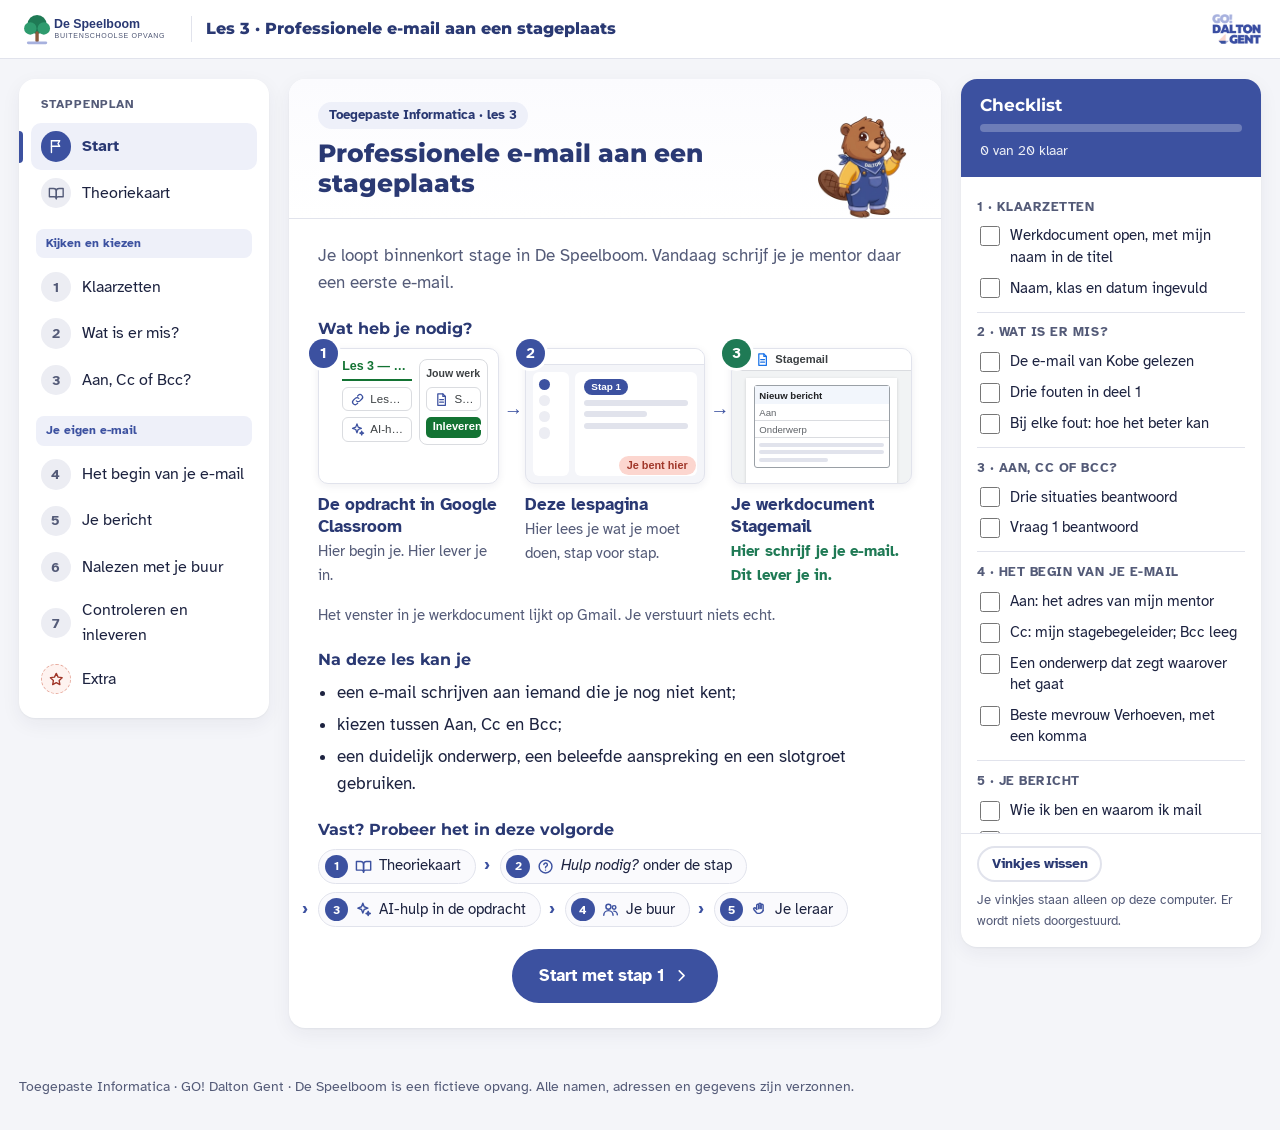
==== commit 69c469cf: "Mascotte Dalton op de vaste plaatsen Lespagina: welkom naast de titel, het hoofdje bij elke Hulp nod" ====
--- a/index.html
+++ b/index.html
@@ -73,9 +73,12 @@
     <!-- ===== START ===== -->
     <section class="pane" id="pane-start" aria-labelledby="h-start">
       <article class="card">
-        <header class="card-head">
-          <div class="tags"><span class="tag tag-where">Toegepaste Informatica · les 3</span></div>
-          <h1 id="h-start">Professionele e-mail aan een stageplaats</h1>
+        <header class="card-head met-mascotte">
+          <div>
+            <div class="tags"><span class="tag tag-where">Toegepaste Informatica · les 3</span></div>
+            <h1 id="h-start">Professionele e-mail aan een stageplaats</h1>
+          </div>
+          <img class="mascotte-kop" src="assets/mascotte/dalton_welkom.webp" alt="" width="120" height="120">
         </header>
         <div class="card-body">
           <p class="intro">Je loopt binnenkort stage in De Speelboom. Vandaag schrijf je je mentor daar een eerste e-mail.</p>
@@ -273,7 +276,7 @@
             </ol>
           </div>
           <div class="tip"><svg class="ic" aria-hidden="true"><use href="#i-bulb"/></svg><p><strong>Twee tabbladen.</strong> Bovenaan in Chrome staan nu deze lespagina en je werkdocument. Klik op een tabblad om te wisselen.</p></div>
-          <details class="help"><summary><svg class="ic" aria-hidden="true"><use href="#i-help"/></svg> Hulp nodig?</summary>
+          <details class="help"><summary><img class="mascotte-ico" src="assets/mascotte/dalton_hoofd.webp" alt="" width="28" height="28"> Hulp nodig?</summary>
             <div class="help-body">
               <p>Vind je je werkdocument niet? Kijk in de opdracht rechts, bij <em>Jouw werk</em>. Het heet <em>Stagemail</em>, met jouw naam ervoor.</p>
               <p>Is deze lespagina weg? Klik bovenaan op het andere tabblad.</p>
@@ -316,7 +319,7 @@
               <li>Schrijf nog <strong>twee</strong> fouten op. Schrijf er telkens bij hoe het beter kan.</li>
             </ol>
           </div>
-          <details class="help"><summary><svg class="ic" aria-hidden="true"><use href="#i-help"/></svg> Hulp nodig? Waar moet je kijken?</summary>
+          <details class="help"><summary><img class="mascotte-ico" src="assets/mascotte/dalton_hoofd.webp" alt="" width="28" height="28"> Hulp nodig? Waar moet je kijken?</summary>
             <div class="help-body">
               <ul>
                 <li>De <strong>eerste regel</strong>: hoe spreekt Kobe zijn mentor aan?</li>
@@ -358,7 +361,7 @@
               <li>Beantwoord <strong>vraag 1</strong>: waarom mogen de ouders elkaars adres niet zien?</li>
             </ol>
           </div>
-          <details class="help"><summary><svg class="ic" aria-hidden="true"><use href="#i-help"/></svg> Hulp nodig?</summary>
+          <details class="help"><summary><img class="mascotte-ico" src="assets/mascotte/dalton_hoofd.webp" alt="" width="28" height="28"> Hulp nodig?</summary>
             <div class="help-body">
               <p>Vraag je bij elke persoon af: moet die iets doen? Dan is het <strong>Aan</strong>. Alleen meelezen? Dan is het <strong>Cc</strong> of <strong>Bcc</strong>.</p>
               <p>Bij vraag 1: denk aan je beroepsgeheim uit les 2. Een e-mailadres van een ouder is ook iets wat je niet zomaar deelt.</p>
@@ -393,7 +396,7 @@
             </ol>
           </div>
           <div class="tip"><svg class="ic" aria-hidden="true"><use href="#i-bulb"/></svg><p><strong>Een goed onderwerp</strong> zegt wie je bent en waarover het gaat. Niet <em>stage</em>, wel zoiets als het voorbeeld in deel 1, met jouw naam.</p></div>
-          <details class="help"><summary><svg class="ic" aria-hidden="true"><use href="#i-help"/></svg> Hulp nodig?</summary>
+          <details class="help"><summary><img class="mascotte-ico" src="assets/mascotte/dalton_hoofd.webp" alt="" width="28" height="28"> Hulp nodig?</summary>
             <div class="help-body">
               <p>Typ het adres letter voor letter over. Eén fout en je e-mail komt niet aan.</p>
               <p>Waarom Cc? Je stagebegeleider wil meelezen, maar moet niets doen. Kijk op de theoriekaart bij <em>Aan, Cc of Bcc?</em></p>
@@ -436,7 +439,7 @@
             </ol>
           </div>
           <div class="tip warn"><svg class="ic" aria-hidden="true"><use href="#i-alert"/></svg><p><strong>Schrijf u en uw, niet je en jij.</strong> Je kent je mentor nog niet. Dus: <em>Wanneer past het voor u?</em></p></div>
-          <details class="help"><summary><svg class="ic" aria-hidden="true"><use href="#i-help"/></svg> Hulp nodig? Zinnen om mee te beginnen</summary>
+          <details class="help"><summary><img class="mascotte-ico" src="assets/mascotte/dalton_hoofd.webp" alt="" width="28" height="28"> Hulp nodig? Zinnen om mee te beginnen</summary>
             <div class="help-body">
               <ul>
                 <li><em>Ik ben … . Ik zit in klas … van GO! Dalton Gent.</em></li>
@@ -474,7 +477,7 @@
               <li>Schrijf de tip van je buur in deel 4. Pas je e-mail aan.</li>
             </ol>
           </div>
-          <details class="help"><summary><svg class="ic" aria-hidden="true"><use href="#i-help"/></svg> Hulp nodig?</summary>
+          <details class="help"><summary><img class="mascotte-ico" src="assets/mascotte/dalton_hoofd.webp" alt="" width="28" height="28"> Hulp nodig?</summary>
             <div class="help-body">
               <p>Is je buur nog niet klaar? Lees dan eerst de e-mail van je buur. Kijk naar het onderwerp, de aanspreking en de slotgroet.</p>
               <p>Een goede tip zegt <strong>wat</strong> beter kan: <em>Je onderwerp zegt niet wie je bent.</em> Niet alleen: <em>Goed zo!</em></p>
@@ -492,9 +495,12 @@
     <!-- ===== STAP 7 ===== -->
     <section class="pane" id="pane-7" aria-labelledby="h-7">
       <article class="card">
-        <header class="card-head">
-          <div class="tags"><span class="tag tag-step">Stap 7</span><span class="tag tag-where"><svg class="ic" aria-hidden="true"><use href="#i-send"/></svg> Inleveren</span></div>
-          <h2 id="h-7">Controleren en inleveren</h2>
+        <header class="card-head met-mascotte">
+          <div>
+            <div class="tags"><span class="tag tag-step">Stap 7</span><span class="tag tag-where"><svg class="ic" aria-hidden="true"><use href="#i-send"/></svg> Inleveren</span></div>
+            <h2 id="h-7">Controleren en inleveren</h2>
+          </div>
+          <img class="mascotte-kop" src="assets/mascotte/dalton_inleveren.webp" alt="" width="120" height="120">
         </header>
         <div class="card-body">
           <p class="intro">Bijna klaar. Test eerst of je het onthouden hebt. Er wordt niets bewaard.</p>
@@ -654,7 +660,7 @@
 <!-- ============ Klaar! ============ -->
 <div class="klaar-overlay" id="klaar" role="dialog" aria-modal="true" aria-labelledby="h-klaar" hidden>
   <div class="klaar-card">
-    <svg class="ic" aria-hidden="true"><use href="#i-check-circle"/></svg>
+    <img class="mascotte-klaar" src="assets/mascotte/dalton_succes.webp" alt="" width="150" height="150">
     <h2 id="h-klaar">Je e-mail is klaar!</h2>
     <p>Alles is afgevinkt. Heb je nog tijd? Probeer dan de <strong>E-mailquiz</strong> bij Extra.</p>
     <p>Volgende les schrijf je een bericht aan de ouders van een kind in De Speelboom.</p>
--- a/css/style.css
+++ b/css/style.css
@@ -408,6 +408,19 @@
 .bp-tekst { padding: .45rem .8rem; font-size: .95rem; }
 
 /* ==========================================================================
+   Mascotte: Dalton de bever (sinds 10-10-2026, _afspraken/vormgeving-en-techniek.md)
+   Versiering, dus alt="". Alleen op een lichte achtergrond; per scherm hoogstens één grote.
+   ========================================================================== */
+/* in de kop van de startpagina en van de laatste stap, rechts naast de titel; de voeten staan op de lijn */
+.card-head.met-mascotte { display: flex; align-items: flex-end; gap: 1rem; padding-bottom: 0; }
+.card-head.met-mascotte > div { flex: 1; min-width: 0; padding-bottom: 1.2rem; }
+.mascotte-kop { width: 120px; height: 120px; flex-shrink: 0; margin: -.8rem -.6rem -9px 0; }
+/* klein, in "Hulp nodig?", in plaats van het pictogram */
+.mascotte-ico { width: 28px; height: 28px; flex-shrink: 0; }
+/* de eindmelding (alles afgevinkt), in plaats van het vinkje */
+.klaar-card .mascotte-klaar { display: block; width: 150px; height: 150px; margin: -.8rem auto .3rem; }
+
+/* ==========================================================================
    Breedtes
    ========================================================================== */
 
@@ -437,6 +450,9 @@
   .card-body { padding: 1.1rem 1.1rem 1.2rem; }
   .card-nav { padding: .8rem 1.1rem 1.1rem; }
   .card-head h1, .card-head h2 { font-size: 1.3rem; }
+  .card-head.met-mascotte { padding-bottom: 0; }
+  .card-head.met-mascotte > div { padding-bottom: 1rem; }
+  .mascotte-kop { width: 84px; height: 84px; margin: -.5rem -.3rem -6px 0; }
   .t-grid, .werkwijze { grid-template-columns: minmax(0, 1fr); }
   .nodig, .ccb { grid-template-columns: minmax(0, 1fr); }
   .nodig-item + .nodig-item::after { content: "↓"; left: 50%; top: -1.35rem; }
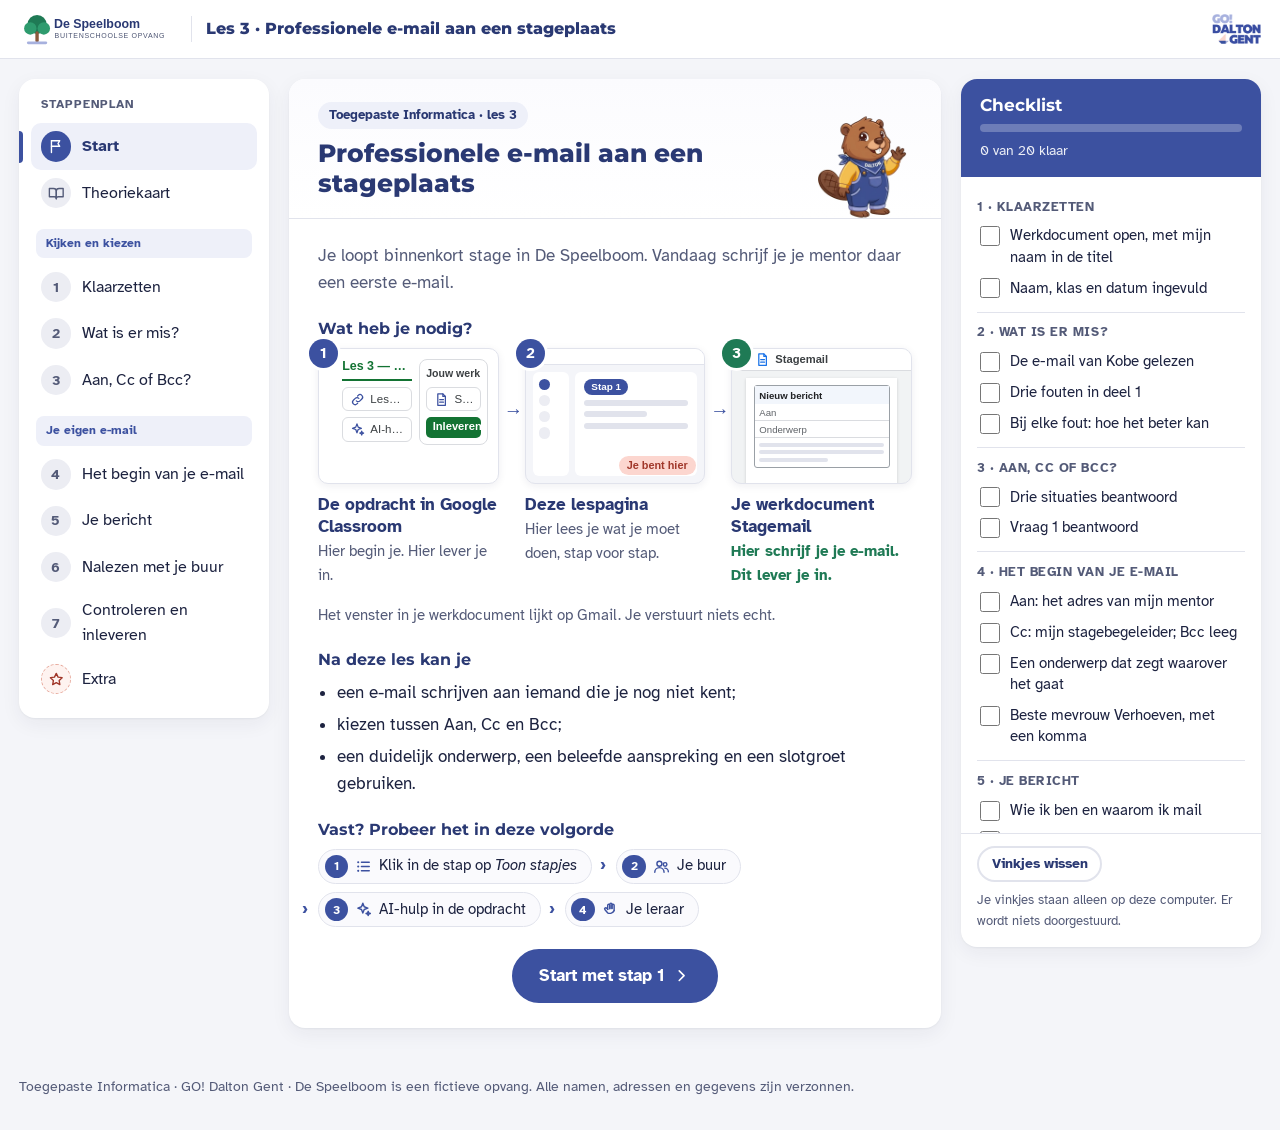
==== commit 01c88d5d: "Stap voor stap / Kort: kleine stapjes met een beeld, controledia en kloktijden Elke handeling op de " ====
--- a/index.html
+++ b/index.html
@@ -7,7 +7,7 @@
   <link rel="icon" href="assets/speelboom-icon.svg" type="image/svg+xml">
   <link rel="stylesheet" href="css/style.css">
 </head>
-<body data-storage="speelboom_stagemail_v1_" data-laatste-stap="7" data-ai-hulp="aan">
+<body data-storage="speelboom_stagemail_v2_" data-modus-start="stap" data-laatste-stap="7" data-ai-hulp="aan">
 
 <!-- Pictogrammen: eenvoudige lijntekeningen, eigen werk. Gebruik: een svg met class "ic" en daarin use met href naar het symbool. -->
 <svg xmlns="http://www.w3.org/2000/svg" style="display:none">
@@ -140,10 +140,9 @@
 
           <h2 class="sec">Vast? Probeer het in deze volgorde</h2>
           <ol class="vast">
-            <li><svg class="ic" aria-hidden="true"><use href="#i-book"/></svg><span>Theoriekaart</span></li>
-            <li><svg class="ic" aria-hidden="true"><use href="#i-help"/></svg><span><em>Hulp nodig?</em> onder de stap</span></li>
+            <li><svg class="ic" aria-hidden="true"><use href="#i-list"/></svg><span>Klik in de stap op <em>Toon stapjes</em></span></li>
+            <li><svg class="ic" aria-hidden="true"><use href="#i-users"/></svg><span>Je buur</span></li>
             <li class="ai-hulp"><svg class="ic" aria-hidden="true"><use href="#i-spark"/></svg><span>AI-hulp in de opdracht</span></li>
-            <li><svg class="ic" aria-hidden="true"><use href="#i-users"/></svg><span>Je buur</span></li>
             <li><svg class="ic" aria-hidden="true"><use href="#i-hand"/></svg><span>Je leraar</span></li>
           </ol>
 
@@ -268,20 +267,29 @@
         <div class="card-body">
           <p class="intro">Je zet je werkdocument klaar. Daarin schrijf je vandaag alles.</p>
           <div class="todo-box">
-            <h3><svg class="ic" aria-hidden="true"><use href="#i-list"/></svg> Wat moet je doen?</h3>
-            <ol class="todo">
-              <li>Klik in de opdracht rechts, onder <strong>Jouw werk</strong>, op je werkdocument <strong>Stagemail</strong>. Het heeft jouw naam in de titel.</li>
-              <li>Vul bovenaan je <strong>naam</strong>, je <strong>klas</strong> en de <strong>datum</strong> in.</li>
-              <li>Lees in je werkdocument het kader <strong>Je stage</strong>. Daar staan je mentor en haar adres.</li>
+            <div class="todo-head"><h3><svg class="ic" aria-hidden="true"><use href="#i-list"/></svg> Wat moet je doen?</h3><div class="modus" role="group" aria-label="Hoe wil je de uitleg?"><button type="button" class="modus-btn" data-modus="stap" aria-pressed="true">Stap voor stap</button><button type="button" class="modus-btn" data-modus="kort" aria-pressed="false">Kort</button></div></div>
+            <ol class="doe">
+              <li><details class="stapjes" open><summary><span class="doe-tekst">Open je werkdocument <strong>Stagemail</strong>.</span><span class="stapjes-knop" aria-hidden="true"></span></summary>
+                <ol class="klein">
+                  <li><p>Kijk in je opdracht in Google Classroom rechts, bij <strong>Jouw werk</strong>.</p><div class="mock mock-opdracht mini-mock" role="img" aria-label="Tekening van de opdracht in Google Classroom. Rechts het vak Jouw werk, in een rood kader."><div class="mo-midden"><div class="mo-titel">Les 3 — Professionele e-mail aan een stageplaats</div><div class="mo-chip"><svg class="ic" aria-hidden="true"><use href="#i-link"/></svg><span>Lespagina</span></div><div class="mo-chip"><svg class="ic" aria-hidden="true"><use href="#i-spark"/></svg><span>AI-hulp</span></div></div><div class="mo-werk wijs"><div class="mo-werk-kop">Jouw werk</div><div class="mo-chip"><svg class="ic" aria-hidden="true"><use href="#i-doc"/></svg><span>Stagemail</span></div><div class="mo-knop">Inleveren</div></div></div></li>
+                  <li><p>Klik op <strong>Stagemail</strong>. Jouw naam staat in de titel.</p><div class="mock mock-opdracht mini-mock" role="img" aria-label="Tekening van de opdracht. Bij Jouw werk staat Stagemail in een rood kader."><div class="mo-midden"><div class="mo-titel">Les 3 — Professionele e-mail aan een stageplaats</div><div class="mo-chip"><svg class="ic" aria-hidden="true"><use href="#i-link"/></svg><span>Lespagina</span></div><div class="mo-chip"><svg class="ic" aria-hidden="true"><use href="#i-spark"/></svg><span>AI-hulp</span></div></div><div class="mo-werk"><div class="mo-werk-kop">Jouw werk</div><div class="mo-chip wijs"><svg class="ic" aria-hidden="true"><use href="#i-doc"/></svg><span>Stagemail</span></div><div class="mo-knop">Inleveren</div></div></div></li>
+                  <li><p>Je werkdocument opent in een nieuw tabblad. Klik bovenaan op een tabblad om te wisselen.</p><div class="teken-tabs" role="img" aria-label="Tekening van de tabbladen bovenaan in Chrome: Google Classroom, Lespagina · Les 3 en Stagemail. Stagemail staat in een rood kader."><span class="tt-tab"><i class="f-cls"></i>Google Classroom</span><span class="tt-tab"><i class="f-les"></i>Lespagina · Les 3</span><span class="tt-tab actief wijs"><i class="f-doc"></i>Stagemail</span></div></li>
+                </ol>
+              </details></li>
+              <li><details class="stapjes" open><summary><span class="doe-tekst">Vul bovenaan je naam, je klas en de datum in.</span><span class="stapjes-knop" aria-hidden="true"></span></summary>
+                <ol class="klein">
+                  <li><p>Klik naast <strong>Naam:</strong>. Typ je voornaam en achternaam.</p><img class="mini" src="assets/stapjes/s1-naam.png" alt="Bovenaan in het werkdocument: het vak Naam in een rood kader." loading="lazy"></li>
+                  <li><p>Vul ook <strong>Klas:</strong> en <strong>Datum:</strong> in.</p><img class="mini" src="assets/stapjes/s1-klas-datum.png" alt="Bovenaan in het werkdocument: de vakken Klas en Datum in een rood kader." loading="lazy"></li>
+                </ol>
+              </details></li>
+              <li><details class="stapjes" open><summary><span class="doe-tekst">Lees het kader <strong>Je stage</strong>.</span><span class="stapjes-knop" aria-hidden="true"></span></summary>
+                <ol class="klein">
+                  <li><p>Scroll naar het kader <em>Je stage</em>. Lees wie je mentor is, en haar adres.</p><img class="mini" src="assets/stapjes/s1-je-stage.png" alt="Het kader Je stage. Je mentor en je stagebegeleider, met hun adres, staan in een rood kader." loading="lazy"></li>
+                </ol>
+              </details></li>
             </ol>
           </div>
-          <div class="tip"><svg class="ic" aria-hidden="true"><use href="#i-bulb"/></svg><p><strong>Twee tabbladen.</strong> Bovenaan in Chrome staan nu deze lespagina en je werkdocument. Klik op een tabblad om te wisselen.</p></div>
-          <details class="help"><summary><img class="mascotte-ico" src="assets/mascotte/dalton_hoofd.webp" alt="" width="28" height="28"> Hulp nodig?</summary>
-            <div class="help-body">
-              <p>Vind je je werkdocument niet? Kijk in de opdracht rechts, bij <em>Jouw werk</em>. Het heet <em>Stagemail</em>, met jouw naam ervoor.</p>
-              <p>Is deze lespagina weg? Klik bovenaan op het andere tabblad.</p>
-            </div>
-          </details>
+          <div class="tip"><svg class="ic" aria-hidden="true"><use href="#i-bulb"/></svg><p><strong>Is de lespagina weg?</strong> Klik bovenaan in Chrome op het tabblad <em>Lespagina · Les 3</em>.</p></div>
           <p class="result"><svg class="ic" aria-hidden="true"><use href="#i-check-circle"/></svg><span><strong>Klaar als:</strong> je werkdocument open is, met je naam erin, en je het kader <em>Je stage</em> gelezen hebt.</span></p>
         </div>
         <footer class="card-nav">
@@ -312,24 +320,24 @@
             <div class="mail-voet"><span class="mail-knop">Verzenden</span></div>
           </div>
           <div class="todo-box">
-            <h3><svg class="ic" aria-hidden="true"><use href="#i-list"/></svg> Wat moet je doen?</h3>
-            <ol class="todo">
-              <li>Lees de e-mail van Kobe. Er zijn <strong>vijf</strong> fouten.</li>
-              <li>Ga naar <strong>deel 1</strong> van je werkdocument. Fout 1 staat er al: je leraar deed ze voor.</li>
-              <li>Schrijf nog <strong>twee</strong> fouten op. Schrijf er telkens bij hoe het beter kan.</li>
+            <div class="todo-head"><h3><svg class="ic" aria-hidden="true"><use href="#i-list"/></svg> Wat moet je doen?</h3><div class="modus" role="group" aria-label="Hoe wil je de uitleg?"><button type="button" class="modus-btn" data-modus="stap" aria-pressed="true">Stap voor stap</button><button type="button" class="modus-btn" data-modus="kort" aria-pressed="false">Kort</button></div></div>
+            <ol class="doe">
+              <li><span class="doe-tekst">Lees de e-mail van Kobe hierboven. Er zijn <strong>vijf</strong> fouten.</span></li>
+              <li><details class="stapjes" open><summary><span class="doe-tekst">Bekijk <strong>deel 1</strong> van je werkdocument.</span><span class="stapjes-knop" aria-hidden="true"></span></summary>
+                <ol class="klein">
+                  <li><p>Scroll in je werkdocument naar <strong>Deel 1</strong>. Fout 1 staat er al: je leraar deed ze voor.</p><img class="mini" src="assets/stapjes/s2-deel1.png" alt="Deel 1 in het werkdocument. Rij 1 met de eerste fout staat in een rood kader." loading="lazy"></li>
+                </ol>
+              </details></li>
+              <li><details class="stapjes" open><summary><span class="doe-tekst">Schrijf nog <strong>twee</strong> fouten op.</span><span class="stapjes-knop" aria-hidden="true"></span></summary>
+                <ol class="klein">
+                  <li><p>Klik in rij 2, onder <em>Wat is er mis?</em>. Schrijf een fout van Kobe.</p><img class="mini" src="assets/stapjes/s2-rij2-fout.png" alt="Deel 1: het lege vak in rij 2 onder Wat is er mis?, in een rood kader." loading="lazy"></li>
+                  <li><p>Schrijf ernaast, onder <em>Zo is het beter</em>, hoe het beter kan.</p><img class="mini" src="assets/stapjes/s2-rij2-beter.png" alt="Deel 1: het lege vak in rij 2 onder Zo is het beter, in een rood kader." loading="lazy"></li>
+                  <li><p>Doe hetzelfde in rij 3.</p></li>
+                </ol>
+              </details></li>
             </ol>
           </div>
-          <details class="help"><summary><img class="mascotte-ico" src="assets/mascotte/dalton_hoofd.webp" alt="" width="28" height="28"> Hulp nodig? Waar moet je kijken?</summary>
-            <div class="help-body">
-              <ul>
-                <li>De <strong>eerste regel</strong>: hoe spreekt Kobe zijn mentor aan?</li>
-                <li>Weet de mentor <strong>wie</strong> Kobe is: welke school, welke klas, wanneer zijn stage is?</li>
-                <li>De <strong>woorden en tekens</strong>: schrijf je zo aan iemand die je niet kent?</li>
-                <li>De <strong>laatste regel</strong>: hoe sluit Kobe af, en staat zijn naam er?</li>
-              </ul>
-              <p>Kijk ook op de theoriekaart, bij <em>Veelgemaakte fouten</em>.</p>
-            </div>
-          </details>
+          <div class="tip"><svg class="ic" aria-hidden="true"><use href="#i-bulb"/></svg><p><strong>Vind je geen fout meer?</strong> Kijk naar de eerste en de laatste regel, en naar de woorden en tekens. Weet de mentor wie Kobe is?</p></div>
           <p class="result"><svg class="ic" aria-hidden="true"><use href="#i-check-circle"/></svg><span><strong>Klaar als:</strong> in deel 1 drie fouten staan, elk met hoe het beter kan.</span></p>
         </div>
         <footer class="card-nav">
@@ -354,19 +362,23 @@
             <div class="ccb-vak"><span class="ccb-naam">Bcc</span><span>Leest mee. Niemand ziet dit adres.</span></div>
           </div>
           <div class="todo-box">
-            <h3><svg class="ic" aria-hidden="true"><use href="#i-list"/></svg> Wat moet je doen?</h3>
-            <ol class="todo">
-              <li>Ga naar <strong>deel 2</strong> van je werkdocument.</li>
-              <li>Schrijf bij elke situatie <strong>Aan</strong>, <strong>Cc</strong> of <strong>Bcc</strong>.</li>
-              <li>Beantwoord <strong>vraag 1</strong>: waarom mogen de ouders elkaars adres niet zien?</li>
+            <div class="todo-head"><h3><svg class="ic" aria-hidden="true"><use href="#i-list"/></svg> Wat moet je doen?</h3><div class="modus" role="group" aria-label="Hoe wil je de uitleg?"><button type="button" class="modus-btn" data-modus="stap" aria-pressed="true">Stap voor stap</button><button type="button" class="modus-btn" data-modus="kort" aria-pressed="false">Kort</button></div></div>
+            <ol class="doe">
+              <li><details class="stapjes" open><summary><span class="doe-tekst">Schrijf bij elke situatie <strong>Aan</strong>, <strong>Cc</strong> of <strong>Bcc</strong>.</span><span class="stapjes-knop" aria-hidden="true"></span></summary>
+                <ol class="klein">
+                  <li><p>Scroll naar <strong>Deel 2</strong>. Lees situatie a.</p><img class="mini" src="assets/stapjes/s3-situaties.png" alt="Deel 2: de lege vakken rechts, onder Aan, Cc of Bcc?, in een rood kader." loading="lazy"></li>
+                  <li><p>Schrijf rechts <strong>Aan</strong>, <strong>Cc</strong> of <strong>Bcc</strong>. Doe hetzelfde voor situatie b.<span class="sub">Moet die persoon iets doen? Dan is het Aan.</span></p></li>
+                  <li><p>Situatie c staat bovenaan de volgende bladzijde.</p><img class="mini" src="assets/stapjes/s3-situatie-c.png" alt="Situatie c, met het lege vak rechts in een rood kader." loading="lazy"></li>
+                </ol>
+              </details></li>
+              <li><details class="stapjes" open><summary><span class="doe-tekst">Beantwoord <strong>vraag 1</strong>.</span><span class="stapjes-knop" aria-hidden="true"></span></summary>
+                <ol class="klein">
+                  <li><p>Lees vraag 1. Schrijf je antwoord op de lijnen.<span class="sub">Denk aan je beroepsgeheim uit les 2.</span></p><img class="mini" src="assets/stapjes/s3-vraag1.png" alt="Vraag 1 met de lijnen voor je antwoord, in een rood kader." loading="lazy"></li>
+                </ol>
+              </details></li>
             </ol>
           </div>
-          <details class="help"><summary><img class="mascotte-ico" src="assets/mascotte/dalton_hoofd.webp" alt="" width="28" height="28"> Hulp nodig?</summary>
-            <div class="help-body">
-              <p>Vraag je bij elke persoon af: moet die iets doen? Dan is het <strong>Aan</strong>. Alleen meelezen? Dan is het <strong>Cc</strong> of <strong>Bcc</strong>.</p>
-              <p>Bij vraag 1: denk aan je beroepsgeheim uit les 2. Een e-mailadres van een ouder is ook iets wat je niet zomaar deelt.</p>
-            </div>
-          </details>
+          <div class="tip"><svg class="ic" aria-hidden="true"><use href="#i-bulb"/></svg><p><strong>Twijfel je tussen Cc en Bcc?</strong> Mag iedereen het adres zien? Dan is het Cc. Mag niemand het zien? Dan is het Bcc.</p></div>
           <p class="result"><svg class="ic" aria-hidden="true"><use href="#i-check-circle"/></svg><span><strong>Klaar als:</strong> bij de drie situaties Aan, Cc of Bcc staat, en vraag 1 beantwoord is.</span></p>
         </div>
         <footer class="card-nav">
@@ -386,23 +398,37 @@
         <div class="card-body">
           <p class="intro">Nu schrijf je je eigen e-mail aan je mentor, mevrouw Verhoeven. Je begint bovenaan in het venster.</p>
           <div class="todo-box">
-            <h3><svg class="ic" aria-hidden="true"><use href="#i-list"/></svg> Wat moet je doen?</h3>
-            <ol class="todo">
-              <li>Ga naar <strong>deel 3</strong> van je werkdocument: het venster <em>Nieuw bericht</em>.</li>
-              <li>Klik in het vak naast <strong>Aan</strong>. Typ het adres van je mentor. Het staat in het kader <em>Je stage</em>.</li>
-              <li>Typ naast <strong>Cc</strong> het adres van je stagebegeleider. Laat <strong>Bcc</strong> leeg.</li>
-              <li>Typ naast <strong>Onderwerp</strong> in een paar woorden waarover je e-mail gaat.</li>
-              <li>Schrijf naast <em>aanspreking</em>: <strong>Beste mevrouw Verhoeven,</strong></li>
+            <div class="todo-head"><h3><svg class="ic" aria-hidden="true"><use href="#i-list"/></svg> Wat moet je doen?</h3><div class="modus" role="group" aria-label="Hoe wil je de uitleg?"><button type="button" class="modus-btn" data-modus="stap" aria-pressed="true">Stap voor stap</button><button type="button" class="modus-btn" data-modus="kort" aria-pressed="false">Kort</button></div></div>
+            <ol class="doe">
+              <li><details class="stapjes" open><summary><span class="doe-tekst">Ga naar <strong>deel 3</strong>: het venster <em>Nieuw bericht</em>.</span><span class="stapjes-knop" aria-hidden="true"></span></summary>
+                <ol class="klein">
+                  <li><p>Scroll naar <strong>Deel 3</strong>. Daar staat een venster zoals in Gmail.</p><img class="mini" src="assets/stapjes/s4-venster.png" alt="Het venster Nieuw bericht in deel 3, met de vakken Aan, Cc, Bcc en Onderwerp." loading="lazy"></li>
+                </ol>
+              </details></li>
+              <li><details class="stapjes" open><summary><span class="doe-tekst">Typ naast <strong>Aan</strong> het adres van je mentor.</span><span class="stapjes-knop" aria-hidden="true"></span></summary>
+                <ol class="klein">
+                  <li><p>Zoek het adres van je mentor in het kader <em>Je stage</em>.</p><img class="mini" src="assets/stapjes/s4-adres-mentor.png" alt="Het kader Je stage. Het adres van de mentor staat in een rood kader." loading="lazy"></li>
+                  <li><p>Klik in het vak naast <strong>Aan</strong>. Typ het adres.<span class="sub">Typ letter voor letter. Eén fout en je e-mail komt niet aan.</span></p><img class="mini" src="assets/stapjes/s4-aan.png" alt="Het venster Nieuw bericht. Het vak Aan staat in een rood kader." loading="lazy"></li>
+                </ol>
+              </details></li>
+              <li><details class="stapjes" open><summary><span class="doe-tekst">Typ naast <strong>Cc</strong> het adres van je stagebegeleider. Laat <strong>Bcc</strong> leeg.</span><span class="stapjes-knop" aria-hidden="true"></span></summary>
+                <ol class="klein">
+                  <li><p>Klik in het vak naast <strong>Cc</strong>. Typ het adres van je stagebegeleider.<span class="sub">Het adres staat ook in het kader <em>Je stage</em>. Je stagebegeleider leest mee, maar moet niets doen.</span></p><img class="mini" src="assets/stapjes/s4-cc.png" alt="Het venster Nieuw bericht. Het vak Cc staat in een rood kader." loading="lazy"></li>
+                </ol>
+              </details></li>
+              <li><details class="stapjes" open><summary><span class="doe-tekst">Typ naast <strong>Onderwerp</strong> waarover je e-mail gaat.</span><span class="stapjes-knop" aria-hidden="true"></span></summary>
+                <ol class="klein">
+                  <li><p>Klik in het vak naast <strong>Onderwerp</strong>. Typ in een paar woorden wie je bent en waarover je mailt.</p><img class="mini" src="assets/stapjes/s4-onderwerp.png" alt="Het venster Nieuw bericht. Het vak Onderwerp staat in een rood kader." loading="lazy"></li>
+                </ol>
+              </details></li>
+              <li><details class="stapjes" open><summary><span class="doe-tekst">Schrijf de aanspreking.</span><span class="stapjes-knop" aria-hidden="true"></span></summary>
+                <ol class="klein">
+                  <li><p>Klik naast <em>aanspreking</em>. Typ: <strong>Beste mevrouw Verhoeven,</strong><span class="sub">Met een komma. Je kent je mentor nog niet: dus geen voornaam.</span></p><img class="mini" src="assets/stapjes/s4-aanspreking.png" alt="Het venster Nieuw bericht. De regel aanspreking staat in een rood kader." loading="lazy"></li>
+                </ol>
+              </details></li>
             </ol>
           </div>
-          <div class="tip"><svg class="ic" aria-hidden="true"><use href="#i-bulb"/></svg><p><strong>Een goed onderwerp</strong> zegt wie je bent en waarover het gaat. Niet <em>stage</em>, wel zoiets als het voorbeeld in deel 1, met jouw naam.</p></div>
-          <details class="help"><summary><img class="mascotte-ico" src="assets/mascotte/dalton_hoofd.webp" alt="" width="28" height="28"> Hulp nodig?</summary>
-            <div class="help-body">
-              <p>Typ het adres letter voor letter over. Eén fout en je e-mail komt niet aan.</p>
-              <p>Waarom Cc? Je stagebegeleider wil meelezen, maar moet niets doen. Kijk op de theoriekaart bij <em>Aan, Cc of Bcc?</em></p>
-              <p>Waarom geen voornaam? Je kent je mentor nog niet. Daarom <em>Beste mevrouw Verhoeven,</em>, met een komma.</p>
-            </div>
-          </details>
+          <div class="tip"><svg class="ic" aria-hidden="true"><use href="#i-bulb"/></svg><p><strong>Staat er alleen <em>stage</em> in je onderwerp?</strong> Zeg ook wie je bent. Kijk naar het voorbeeld in deel 1.</p></div>
           <p class="result"><svg class="ic" aria-hidden="true"><use href="#i-check-circle"/></svg><span><strong>Klaar als:</strong> Aan, Cc, Onderwerp en de aanspreking ingevuld zijn, en Bcc leeg is.</span></p>
         </div>
         <footer class="card-nav">
@@ -430,26 +456,32 @@
             <li><span class="bp-naam">je naam</span><span class="bp-tekst">voornaam en achternaam, klas en school</span></li>
           </ol>
           <div class="todo-box">
-            <h3><svg class="ic" aria-hidden="true"><use href="#i-list"/></svg> Wat moet je doen?</h3>
-            <ol class="todo">
-              <li>Schrijf in het venster naast <em>wie ben je?</em> je naam, je klas en je school.</li>
-              <li>Schrijf naast <em>waarom mail je?</em> wanneer je stage begint, en dat je wil kennismaken.</li>
-              <li>Schrijf naast <em>je vraag</em> een beleefde vraag: wanneer mag je eens langskomen?</li>
-              <li>Schrijf naast <em>slotgroet</em> <strong>Met vriendelijke groeten,</strong> en daaronder je voornaam en achternaam, je klas en je school.</li>
+            <div class="todo-head"><h3><svg class="ic" aria-hidden="true"><use href="#i-list"/></svg> Wat moet je doen?</h3><div class="modus" role="group" aria-label="Hoe wil je de uitleg?"><button type="button" class="modus-btn" data-modus="stap" aria-pressed="true">Stap voor stap</button><button type="button" class="modus-btn" data-modus="kort" aria-pressed="false">Kort</button></div></div>
+            <ol class="doe">
+              <li><details class="stapjes" open><summary><span class="doe-tekst">Schrijf wie je bent.</span><span class="stapjes-knop" aria-hidden="true"></span></summary>
+                <ol class="klein">
+                  <li><p>Klik naast <em>wie ben je?</em>. Schrijf je naam, je klas en je school.<span class="sub">Begin zo, en maak de zin af: <em>Ik ben … . Ik zit in klas … van GO! Dalton Gent.</em></span></p><img class="mini" src="assets/stapjes/s5-wie.png" alt="Het bericht in het venster. De regel wie ben je? staat in een rood kader." loading="lazy"></li>
+                </ol>
+              </details></li>
+              <li><details class="stapjes" open><summary><span class="doe-tekst">Schrijf waarom je mailt.</span><span class="stapjes-knop" aria-hidden="true"></span></summary>
+                <ol class="klein">
+                  <li><p>Klik naast <em>waarom mail je?</em>. Schrijf wanneer je stage begint, en dat je wil kennismaken.<span class="sub">Bijvoorbeeld: <em>Van 16 november tot 4 december loop ik stage in De Speelboom. Ik wil graag eens kennismaken.</em></span></p><img class="mini" src="assets/stapjes/s5-waarom.png" alt="Het bericht in het venster. De regel waarom mail je? staat in een rood kader." loading="lazy"></li>
+                </ol>
+              </details></li>
+              <li><details class="stapjes" open><summary><span class="doe-tekst">Stel je vraag.</span><span class="stapjes-knop" aria-hidden="true"></span></summary>
+                <ol class="klein">
+                  <li><p>Klik naast <em>je vraag</em>. Vraag beleefd wanneer je eens mag langskomen.<span class="sub">Bijvoorbeeld: <em>Mag ik eens langskomen? Wanneer past het voor u?</em></span></p><img class="mini" src="assets/stapjes/s5-vraag.png" alt="Het bericht in het venster. De regel je vraag staat in een rood kader." loading="lazy"></li>
+                </ol>
+              </details></li>
+              <li><details class="stapjes" open><summary><span class="doe-tekst">Sluit af met een slotgroet en je naam.</span><span class="stapjes-knop" aria-hidden="true"></span></summary>
+                <ol class="klein">
+                  <li><p>Klik naast <em>slotgroet</em>. Typ: <strong>Met vriendelijke groeten,</strong></p><img class="mini" src="assets/stapjes/s5-slotgroet.png" alt="Het bericht in het venster. De regels slotgroet en je naam staan in een rood kader." loading="lazy"></li>
+                  <li><p>Typ daaronder je voornaam en achternaam, je klas en je school.</p></li>
+                </ol>
+              </details></li>
             </ol>
           </div>
-          <div class="tip warn"><svg class="ic" aria-hidden="true"><use href="#i-alert"/></svg><p><strong>Schrijf u en uw, niet je en jij.</strong> Je kent je mentor nog niet. Dus: <em>Wanneer past het voor u?</em></p></div>
-          <details class="help"><summary><img class="mascotte-ico" src="assets/mascotte/dalton_hoofd.webp" alt="" width="28" height="28"> Hulp nodig? Zinnen om mee te beginnen</summary>
-            <div class="help-body">
-              <ul>
-                <li><em>Ik ben … . Ik zit in klas … van GO! Dalton Gent.</em></li>
-                <li><em>Van 16 november tot 4 december loop ik stage in De Speelboom.</em></li>
-                <li><em>Ik wil graag eens kennismaken.</em></li>
-                <li><em>Mag ik eens langskomen? Wanneer past het voor u?</em></li>
-              </ul>
-              <p>Maak de zinnen af met je eigen woorden.</p>
-            </div>
-          </details>
+          <div class="tip warn"><svg class="ic" aria-hidden="true"><use href="#i-alert"/></svg><p><strong>Schreef je <em>je</em> of <em>jij</em>?</strong> Verander het in <em>u</em> of <em>uw</em>. Je kent je mentor nog niet.</p></div>
           <p class="result"><svg class="ic" aria-hidden="true"><use href="#i-check-circle"/></svg><span><strong>Klaar als:</strong> elk vak in het venster ingevuld is, met <em>u</em> en <em>uw</em>, en je naam onderaan staat.</span></p>
         </div>
         <footer class="card-nav">
@@ -469,20 +501,26 @@
         <div class="card-body">
           <p class="intro">Een e-mail kan je niet terughalen. Daarom lees je hem eerst na, en laat je hem lezen door een testlezer: je buur.</p>
           <div class="todo-box">
-            <h3><svg class="ic" aria-hidden="true"><use href="#i-list"/></svg> Wat moet je doen?</h3>
-            <ol class="todo">
-              <li>Lees je e-mail zachtjes voor jezelf.</li>
-              <li>Kruis in <strong>deel 4</strong> aan wat klopt. Verbeter wat nog niet klopt.</li>
-              <li>Laat je buur je e-mail lezen op jouw scherm. Vraag: <em>Is alles duidelijk? Wat kan beter?</em></li>
-              <li>Schrijf de tip van je buur in deel 4. Pas je e-mail aan.</li>
+            <div class="todo-head"><h3><svg class="ic" aria-hidden="true"><use href="#i-list"/></svg> Wat moet je doen?</h3><div class="modus" role="group" aria-label="Hoe wil je de uitleg?"><button type="button" class="modus-btn" data-modus="stap" aria-pressed="true">Stap voor stap</button><button type="button" class="modus-btn" data-modus="kort" aria-pressed="false">Kort</button></div></div>
+            <ol class="doe">
+              <li><span class="doe-tekst">Lees je e-mail zachtjes voor jezelf.</span></li>
+              <li><details class="stapjes" open><summary><span class="doe-tekst">Kruis in <strong>deel 4</strong> aan wat klopt.</span><span class="stapjes-knop" aria-hidden="true"></span></summary>
+                <ol class="klein">
+                  <li><p>Scroll naar <strong>Deel 4</strong>.</p><img class="mini" src="assets/stapjes/s6-deel4.png" alt="Deel 4 Nalezen, met een lijst zinnen. Voor elke zin staat een vakje." loading="lazy"></li>
+                  <li><p>Klopt een zin? Klik net rechts van het vakje. Druk op <span class="key">Backspace</span> en typ <strong>x</strong>.</p><img class="mini" src="assets/stapjes/s6-kruis.png" alt="Deel 4: voor de eerste zin staat nu een x, in een rood kader." loading="lazy"></li>
+                  <li><p>Klopt iets nog niet? Verbeter eerst je e-mail.</p></li>
+                </ol>
+              </details></li>
+              <li><span class="doe-tekst">Laat je buur je e-mail lezen op jouw scherm. Vraag: <em>Is alles duidelijk? Wat kan beter?</em></span></li>
+              <li><details class="stapjes" open><summary><span class="doe-tekst">Schrijf de tip van je buur op en pas je e-mail aan.</span><span class="stapjes-knop" aria-hidden="true"></span></summary>
+                <ol class="klein">
+                  <li><p>Schrijf de tip onder <em>Je testlezer</em>.<span class="sub">Een goede tip zegt wat beter kan. Bijvoorbeeld: <em>Je onderwerp zegt niet wie je bent.</em></span></p><img class="mini" src="assets/stapjes/s6-tip.png" alt="Deel 4: de vraag Je testlezer met de lijnen eronder, in een rood kader." loading="lazy"></li>
+                  <li><p>Pas je e-mail aan. Schrijf onder <em>Wat heb je daardoor aangepast?</em> wat je veranderde.</p><img class="mini" src="assets/stapjes/s6-aangepast.png" alt="Deel 4: de vraag Wat heb je daardoor aangepast? met de lijnen eronder, in een rood kader." loading="lazy"></li>
+                </ol>
+              </details></li>
             </ol>
           </div>
-          <details class="help"><summary><img class="mascotte-ico" src="assets/mascotte/dalton_hoofd.webp" alt="" width="28" height="28"> Hulp nodig?</summary>
-            <div class="help-body">
-              <p>Is je buur nog niet klaar? Lees dan eerst de e-mail van je buur. Kijk naar het onderwerp, de aanspreking en de slotgroet.</p>
-              <p>Een goede tip zegt <strong>wat</strong> beter kan: <em>Je onderwerp zegt niet wie je bent.</em> Niet alleen: <em>Goed zo!</em></p>
-            </div>
-          </details>
+          <div class="tip"><svg class="ic" aria-hidden="true"><use href="#i-bulb"/></svg><p><strong>Is je buur nog niet klaar?</strong> Lees dan eerst de e-mail van je buur. Kijk naar het onderwerp, de aanspreking en de slotgroet.</p></div>
           <p class="result"><svg class="ic" aria-hidden="true"><use href="#i-check-circle"/></svg><span><strong>Klaar als:</strong> alles in deel 4 aangekruist is en de tip van je buur erin staat.</span></p>
         </div>
         <footer class="card-nav">
@@ -534,11 +572,20 @@
             </div>
           </div>
           <div class="todo-box">
-            <h3><svg class="ic" aria-hidden="true"><use href="#i-list"/></svg> Wat moet je doen?</h3>
-            <ol class="todo">
-              <li>Loop de <strong>checklist</strong> na. Staat er nog iets open? Werk het eerst af.</li>
-              <li>Beantwoord in <strong>deel 5</strong> de slotvraag.</li>
-              <li>Klik in de opdracht op <span class="ui">Inleveren</span>.</li>
+            <div class="todo-head"><h3><svg class="ic" aria-hidden="true"><use href="#i-list"/></svg> Wat moet je doen?</h3><div class="modus" role="group" aria-label="Hoe wil je de uitleg?"><button type="button" class="modus-btn" data-modus="stap" aria-pressed="true">Stap voor stap</button><button type="button" class="modus-btn" data-modus="kort" aria-pressed="false">Kort</button></div></div>
+            <ol class="doe">
+              <li><span class="doe-tekst">Loop de <strong>checklist</strong> na. Staat er nog iets open? Werk het eerst af.</span></li>
+              <li><details class="stapjes" open><summary><span class="doe-tekst">Beantwoord in <strong>deel 5</strong> de slotvraag.</span><span class="stapjes-knop" aria-hidden="true"></span></summary>
+                <ol class="klein">
+                  <li><p>Scroll naar <strong>Deel 5</strong>. Schrijf je antwoord op de lijnen.</p><img class="mini" src="assets/stapjes/s7-deel5.png" alt="Deel 5 Slotvraag: vraag 2 met de lijnen eronder, in een rood kader." loading="lazy"></li>
+                </ol>
+              </details></li>
+              <li><details class="stapjes" open><summary><span class="doe-tekst">Lever in.</span><span class="stapjes-knop" aria-hidden="true"></span></summary>
+                <ol class="klein">
+                  <li><p>Klik bovenaan op het tabblad <strong>Google Classroom</strong>.</p><div class="teken-tabs" role="img" aria-label="Tekening van de tabbladen bovenaan in Chrome. Het tabblad Google Classroom staat in een rood kader."><span class="tt-tab wijs"><i class="f-cls"></i>Google Classroom</span><span class="tt-tab"><i class="f-les"></i>Lespagina · Les 3</span><span class="tt-tab actief"><i class="f-doc"></i>Stagemail</span></div></li>
+                  <li><p>Klik rechts, bij <strong>Jouw werk</strong>, op <span class="ui">Inleveren</span> en bevestig.</p><div class="mock mock-opdracht mini-mock" role="img" aria-label="Tekening van de opdracht. Bij Jouw werk staat de knop Inleveren in een rood kader."><div class="mo-midden"><div class="mo-titel">Les 3 — Professionele e-mail aan een stageplaats</div><div class="mo-chip"><svg class="ic" aria-hidden="true"><use href="#i-link"/></svg><span>Lespagina</span></div><div class="mo-chip"><svg class="ic" aria-hidden="true"><use href="#i-spark"/></svg><span>AI-hulp</span></div></div><div class="mo-werk"><div class="mo-werk-kop">Jouw werk</div><div class="mo-chip"><svg class="ic" aria-hidden="true"><use href="#i-doc"/></svg><span>Stagemail</span></div><div class="mo-knop wijs">Inleveren</div></div></div></li>
+                </ol>
+              </details></li>
             </ol>
           </div>
           <p class="result"><svg class="ic" aria-hidden="true"><use href="#i-check-circle"/></svg><span><strong>Klaar als:</strong> er bij de opdracht <em>Ingeleverd</em> staat.</span></p>
--- a/css/style.css
+++ b/css/style.css
@@ -461,3 +461,56 @@
   .bouwplan li { grid-template-columns: 7.5rem minmax(0, 1fr); }
   .brand-lesson, .dalton-mark { display: none; }
 }
+
+/* ===== Stap voor stap / Kort (11-10-2026, eerste proef in deze les) =====
+   Elke handeling is één regel; open je ze, dan zie je de kleine stapjes, elk met één beeld.
+   De knop Stap voor stap / Kort zet ze allemaal open of dicht; een leerling kan ook één regel openen. */
+.todo-box { container-type: inline-size; }
+.todo-head { display: flex; align-items: center; justify-content: space-between; gap: .6rem 1rem; flex-wrap: wrap; margin-bottom: .9rem; }
+.todo-head h3 { margin: 0; }
+.modus { display: inline-flex; background: var(--peri-soft); border-radius: 999px; padding: 3px; gap: 2px; }
+.modus-btn { font: inherit; font-size: .9rem; font-weight: 700; border: 0; background: transparent; color: var(--navy-deep); padding: .35rem .9rem; border-radius: 999px; cursor: pointer; min-height: 36px; }
+.modus-btn[aria-pressed="true"] { background: var(--navy); color: #fff; }
+.modus-btn:focus-visible { outline: 3px solid var(--navy-deep); outline-offset: 2px; }
+
+.doe { list-style: none; counter-reset: act; padding: 0; margin: 0; }
+.doe > li { counter-increment: act; position: relative; padding-left: 2.4rem; margin-bottom: .8rem; }
+.doe > li:last-child { margin-bottom: 0; }
+.doe > li::before {
+  content: counter(act); position: absolute; left: 0; top: .05rem;
+  width: 1.65rem; height: 1.65rem; border-radius: 50%;
+  background: var(--navy); color: #fff; font-weight: 700; font-size: .85rem;
+  display: flex; align-items: center; justify-content: center;
+}
+.doe-tekst { font-weight: 700; }
+.stapjes > summary { list-style: none; cursor: pointer; display: flex; align-items: flex-start; justify-content: space-between; gap: .75rem; border-radius: 6px; }
+.stapjes > summary::-webkit-details-marker { display: none; }
+.stapjes > summary:focus-visible { outline: 3px solid var(--navy-deep); outline-offset: 3px; }
+.stapjes-knop { flex-shrink: 0; font-size: .82rem; font-weight: 700; color: var(--navy); background: #fff; border: 1px solid var(--peri); border-radius: 999px; padding: .1rem .7rem; white-space: nowrap; margin-top: .1rem; }
+.stapjes-knop::before { content: "Toon stapjes \25BE"; }
+.stapjes[open] > summary .stapjes-knop::before { content: "Verberg \25B4"; }
+.stapjes > summary:hover .stapjes-knop { background: var(--peri-soft); }
+
+.klein { list-style: none; counter-reset: klein; margin: .55rem 0 .2rem; padding: 0; }
+.klein > li { counter-increment: klein; display: grid; grid-template-columns: minmax(0, 1fr) minmax(0, 1.3fr); gap: .6rem 1.1rem; align-items: start; padding: .7rem 0 .7rem 2.1rem; position: relative; border-top: 1px solid var(--line); }
+.klein > li::before {
+  content: counter(klein, lower-alpha); position: absolute; left: 0; top: .78rem;
+  width: 1.45rem; height: 1.45rem; border-radius: 50%;
+  background: var(--peri-soft); color: var(--navy-deep); font-weight: 700; font-size: .82rem;
+  display: flex; align-items: center; justify-content: center;
+}
+.klein p { margin: 0; }
+.klein .sub { display: block; color: var(--muted); font-size: .93rem; margin-top: .25rem; }
+.klein img.mini { width: auto; max-width: 100%; height: auto; border: 1px solid var(--line); border-radius: 8px; display: block; justify-self: start; }
+@container (max-width: 760px) { .klein > li { grid-template-columns: 1fr; gap: .5rem; } }
+
+/* tekeningen in een stapje: de opdracht in Classroom en de tabbladen van Chrome; .wijs = het rode kader */
+.klein .mini-mock { width: 100%; max-width: 360px; height: auto; justify-self: start; }
+.wijs { box-shadow: 0 0 0 2px #fff, 0 0 0 5px #C5221F; position: relative; z-index: 1; }
+.teken-tabs { display: flex; align-items: flex-end; gap: 4px; width: 100%; max-width: 440px; justify-self: start; background: #DEE3EA; border-radius: 8px 8px 0 0; padding: 8px 10px 0; font-family: "Segoe UI", Arial, sans-serif; font-size: 13px; }
+.tt-tab { flex: 1; min-width: 0; display: flex; align-items: center; gap: 6px; background: #EEF1F5; color: #3C4043; border-radius: 8px 8px 0 0; padding: 7px 10px; white-space: nowrap; overflow: hidden; text-overflow: ellipsis; }
+.tt-tab.actief { background: #fff; }
+.tt-tab i { width: 12px; height: 12px; border-radius: 3px; flex-shrink: 0; }
+.tt-tab .f-cls { background: #1E8E3E; }
+.tt-tab .f-les { background: var(--navy); }
+.tt-tab .f-doc { background: #4285F4; }
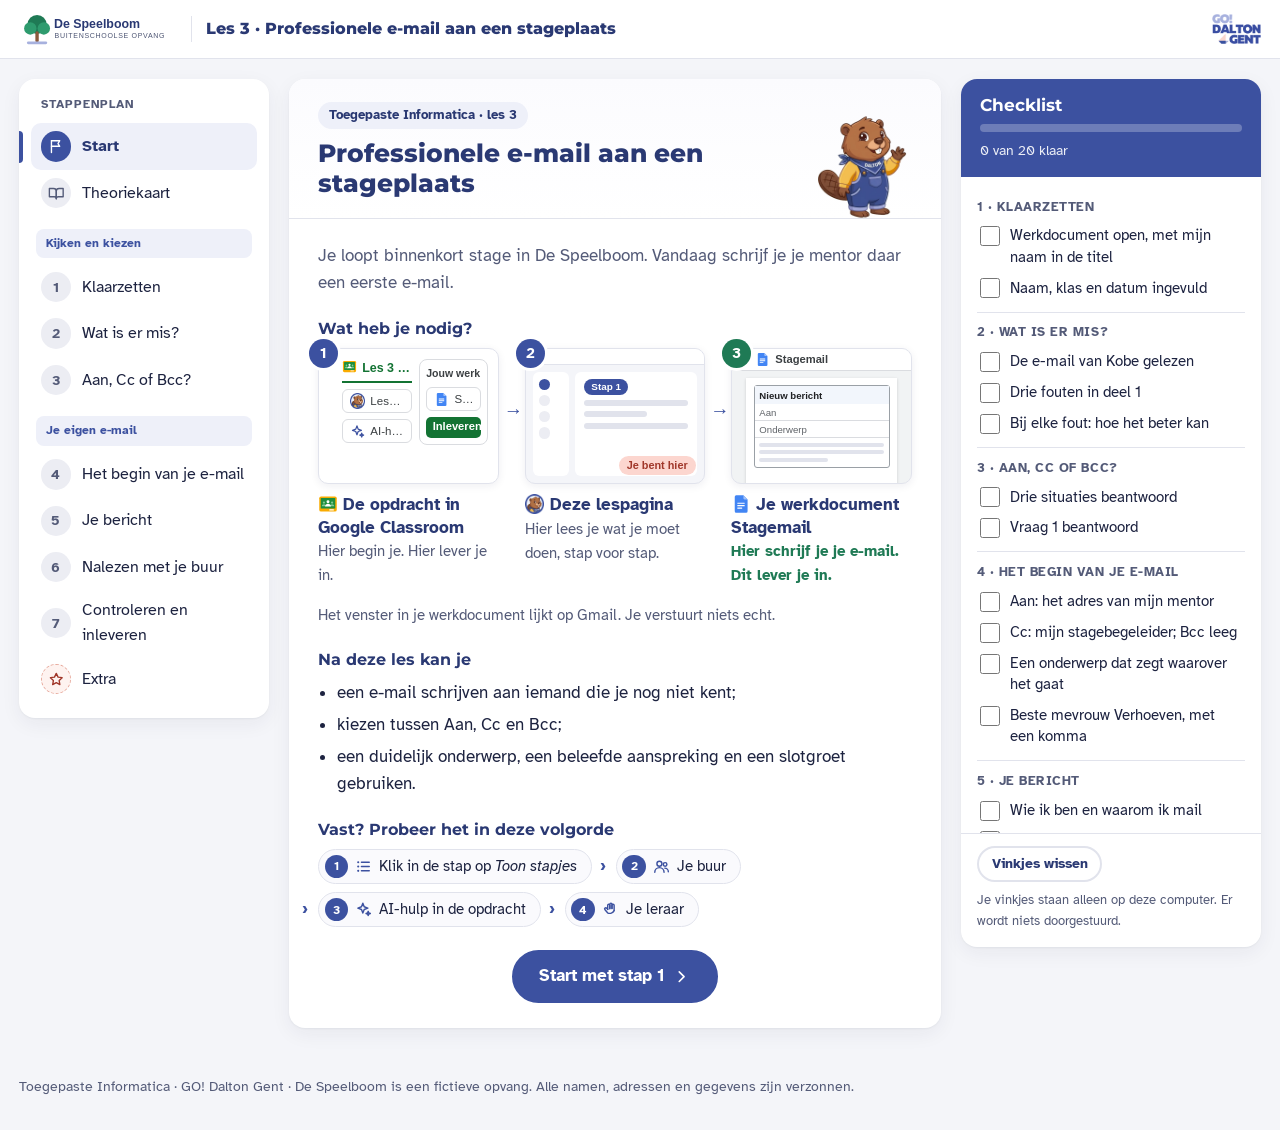
==== commit 56fb3d0d: "Logo's voor de opdracht (Classroom), het werkdocument (Google Documenten) en de lespagina (Dalton) C" ====
--- a/index.html
+++ b/index.html
@@ -88,17 +88,17 @@
             <li class="nodig-item">
               <div class="mock mock-opdracht" aria-hidden="true">
                 <div class="mo-midden">
-                  <div class="mo-titel">Les 3 — Professionele e-mail aan een stageplaats</div>
-                  <div class="mo-chip"><svg class="ic"><use href="#i-link"/></svg><span>Lespagina</span></div>
+                  <div class="mo-titel"><img class="logo" src="assets/logos/classroom.svg" alt="">Les 3 — Professionele e-mail aan een stageplaats</div>
+                  <div class="mo-chip"><img class="logo" src="assets/logos/lespagina.webp" alt=""><span>Lespagina</span></div>
                   <div class="mo-chip ai-hulp"><svg class="ic"><use href="#i-spark"/></svg><span>AI-hulp</span></div>
                 </div>
                 <div class="mo-werk">
                   <div class="mo-werk-kop">Jouw werk</div>
-                  <div class="mo-chip"><svg class="ic"><use href="#i-doc"/></svg><span>Stagemail</span></div>
+                  <div class="mo-chip"><img class="logo" src="assets/logos/docs.svg" alt=""><span>Stagemail</span></div>
                   <div class="mo-knop">Inleveren</div>
                 </div>
               </div>
-              <p class="nodig-naam">De opdracht in Google Classroom</p>
+              <p class="nodig-naam"><img class="logo" src="assets/logos/classroom.svg" alt="">De opdracht in Google Classroom</p>
               <p class="nodig-uitleg">Hier begin je. Hier lever je in.</p>
             </li>
             <li class="nodig-item">
@@ -110,12 +110,12 @@
                 </div>
                 <div class="ml-hier">Je bent hier</div>
               </div>
-              <p class="nodig-naam">Deze lespagina</p>
+              <p class="nodig-naam"><img class="logo" src="assets/logos/lespagina.webp" alt="">Deze lespagina</p>
               <p class="nodig-uitleg">Hier lees je wat je moet doen, stap voor stap.</p>
             </li>
             <li class="nodig-item inleveren">
               <div class="mock mock-werkdocument" aria-hidden="true">
-                <div class="mw-balk"><svg class="ic"><use href="#i-doc"/></svg>Stagemail</div>
+                <div class="mw-balk"><img class="logo" src="assets/logos/docs.svg" alt="">Stagemail</div>
                 <div class="mw-blad">
                   <div class="mw-venster">
                     <div class="mw-kop">Nieuw bericht</div>
@@ -125,7 +125,7 @@
                   </div>
                 </div>
               </div>
-              <p class="nodig-naam">Je werkdocument Stagemail</p>
+              <p class="nodig-naam"><img class="logo" src="assets/logos/docs.svg" alt="">Je werkdocument Stagemail</p>
               <p class="nodig-uitleg">Hier schrijf je je e-mail. Dit lever je in.</p>
             </li>
           </ol>
@@ -261,7 +261,7 @@
     <section class="pane" id="pane-1" aria-labelledby="h-1">
       <article class="card">
         <header class="card-head">
-          <div class="tags"><span class="tag tag-step">Stap 1</span><span class="tag tag-where"><svg class="ic" aria-hidden="true"><use href="#i-doc"/></svg> Werkdocument</span></div>
+          <div class="tags"><span class="tag tag-step">Stap 1</span><span class="tag tag-where"><img class="logo" src="assets/logos/docs.svg" alt=""> Werkdocument</span></div>
           <h2 id="h-1">Klaarzetten</h2>
         </header>
         <div class="card-body">
@@ -271,9 +271,9 @@
             <ol class="doe">
               <li><details class="stapjes" open><summary><span class="doe-tekst">Open je werkdocument <strong>Stagemail</strong>.</span><span class="stapjes-knop" aria-hidden="true"></span></summary>
                 <ol class="klein">
-                  <li><p>Kijk in je opdracht in Google Classroom rechts, bij <strong>Jouw werk</strong>.</p><div class="mock mock-opdracht mini-mock" role="img" aria-label="Tekening van de opdracht in Google Classroom. Rechts het vak Jouw werk, in een rood kader."><div class="mo-midden"><div class="mo-titel">Les 3 — Professionele e-mail aan een stageplaats</div><div class="mo-chip"><svg class="ic" aria-hidden="true"><use href="#i-link"/></svg><span>Lespagina</span></div><div class="mo-chip"><svg class="ic" aria-hidden="true"><use href="#i-spark"/></svg><span>AI-hulp</span></div></div><div class="mo-werk wijs"><div class="mo-werk-kop">Jouw werk</div><div class="mo-chip"><svg class="ic" aria-hidden="true"><use href="#i-doc"/></svg><span>Stagemail</span></div><div class="mo-knop">Inleveren</div></div></div></li>
-                  <li><p>Klik op <strong>Stagemail</strong>. Jouw naam staat in de titel.</p><div class="mock mock-opdracht mini-mock" role="img" aria-label="Tekening van de opdracht. Bij Jouw werk staat Stagemail in een rood kader."><div class="mo-midden"><div class="mo-titel">Les 3 — Professionele e-mail aan een stageplaats</div><div class="mo-chip"><svg class="ic" aria-hidden="true"><use href="#i-link"/></svg><span>Lespagina</span></div><div class="mo-chip"><svg class="ic" aria-hidden="true"><use href="#i-spark"/></svg><span>AI-hulp</span></div></div><div class="mo-werk"><div class="mo-werk-kop">Jouw werk</div><div class="mo-chip wijs"><svg class="ic" aria-hidden="true"><use href="#i-doc"/></svg><span>Stagemail</span></div><div class="mo-knop">Inleveren</div></div></div></li>
-                  <li><p>Je werkdocument opent in een nieuw tabblad. Klik bovenaan op een tabblad om te wisselen.</p><div class="teken-tabs" role="img" aria-label="Tekening van de tabbladen bovenaan in Chrome: Google Classroom, Lespagina · Les 3 en Stagemail. Stagemail staat in een rood kader."><span class="tt-tab"><i class="f-cls"></i>Google Classroom</span><span class="tt-tab"><i class="f-les"></i>Lespagina · Les 3</span><span class="tt-tab actief wijs"><i class="f-doc"></i>Stagemail</span></div></li>
+                  <li><p>Kijk in je opdracht in Google Classroom rechts, bij <strong>Jouw werk</strong>.</p><div class="mock mock-opdracht mini-mock" role="img" aria-label="Tekening van de opdracht in Google Classroom. Rechts het vak Jouw werk, in een rood kader."><div class="mo-midden"><div class="mo-titel"><img class="logo" src="assets/logos/classroom.svg" alt="">Les 3 — Professionele e-mail aan een stageplaats</div><div class="mo-chip"><img class="logo" src="assets/logos/lespagina.webp" alt=""><span>Lespagina</span></div><div class="mo-chip"><svg class="ic" aria-hidden="true"><use href="#i-spark"/></svg><span>AI-hulp</span></div></div><div class="mo-werk wijs"><div class="mo-werk-kop">Jouw werk</div><div class="mo-chip"><img class="logo" src="assets/logos/docs.svg" alt=""><span>Stagemail</span></div><div class="mo-knop">Inleveren</div></div></div></li>
+                  <li><p>Klik op <strong>Stagemail</strong>. Jouw naam staat in de titel.</p><div class="mock mock-opdracht mini-mock" role="img" aria-label="Tekening van de opdracht. Bij Jouw werk staat Stagemail in een rood kader."><div class="mo-midden"><div class="mo-titel"><img class="logo" src="assets/logos/classroom.svg" alt="">Les 3 — Professionele e-mail aan een stageplaats</div><div class="mo-chip"><img class="logo" src="assets/logos/lespagina.webp" alt=""><span>Lespagina</span></div><div class="mo-chip"><svg class="ic" aria-hidden="true"><use href="#i-spark"/></svg><span>AI-hulp</span></div></div><div class="mo-werk"><div class="mo-werk-kop">Jouw werk</div><div class="mo-chip wijs"><img class="logo" src="assets/logos/docs.svg" alt=""><span>Stagemail</span></div><div class="mo-knop">Inleveren</div></div></div></li>
+                  <li><p>Je werkdocument opent in een nieuw tabblad. Klik bovenaan op een tabblad om te wisselen.</p><div class="teken-tabs" role="img" aria-label="Tekening van de tabbladen bovenaan in Chrome: Google Classroom, Lespagina · Les 3 en Stagemail. Stagemail staat in een rood kader."><span class="tt-tab"><img class="logo" src="assets/logos/classroom.svg" alt="">Google Classroom</span><span class="tt-tab"><img class="logo" src="assets/logos/lespagina.webp" alt="">Lespagina · Les 3</span><span class="tt-tab actief wijs"><img class="logo" src="assets/logos/docs.svg" alt="">Stagemail</span></div></li>
                 </ol>
               </details></li>
               <li><details class="stapjes" open><summary><span class="doe-tekst">Vul bovenaan je naam, je klas en de datum in.</span><span class="stapjes-knop" aria-hidden="true"></span></summary>
@@ -303,7 +303,7 @@
     <section class="pane" id="pane-2" aria-labelledby="h-2">
       <article class="card">
         <header class="card-head">
-          <div class="tags"><span class="tag tag-step">Stap 2</span><span class="tag tag-where"><svg class="ic" aria-hidden="true"><use href="#i-doc"/></svg> Werkdocument, deel 1</span></div>
+          <div class="tags"><span class="tag tag-step">Stap 2</span><span class="tag tag-where"><img class="logo" src="assets/logos/docs.svg" alt=""> Werkdocument, deel 1</span></div>
           <h2 id="h-2">Wat is er mis?</h2>
         </header>
         <div class="card-body">
@@ -351,7 +351,7 @@
     <section class="pane" id="pane-3" aria-labelledby="h-3">
       <article class="card">
         <header class="card-head">
-          <div class="tags"><span class="tag tag-step">Stap 3</span><span class="tag tag-where"><svg class="ic" aria-hidden="true"><use href="#i-doc"/></svg> Werkdocument, deel 2</span></div>
+          <div class="tags"><span class="tag tag-step">Stap 3</span><span class="tag tag-where"><img class="logo" src="assets/logos/docs.svg" alt=""> Werkdocument, deel 2</span></div>
           <h2 id="h-3">Aan, Cc of Bcc?</h2>
         </header>
         <div class="card-body">
@@ -392,7 +392,7 @@
     <section class="pane" id="pane-4" aria-labelledby="h-4">
       <article class="card">
         <header class="card-head">
-          <div class="tags"><span class="tag tag-step">Stap 4</span><span class="tag tag-where"><svg class="ic" aria-hidden="true"><use href="#i-doc"/></svg> Werkdocument, deel 3</span></div>
+          <div class="tags"><span class="tag tag-step">Stap 4</span><span class="tag tag-where"><img class="logo" src="assets/logos/docs.svg" alt=""> Werkdocument, deel 3</span></div>
           <h2 id="h-4">Het begin van je e-mail</h2>
         </header>
         <div class="card-body">
@@ -442,7 +442,7 @@
     <section class="pane" id="pane-5" aria-labelledby="h-5">
       <article class="card">
         <header class="card-head">
-          <div class="tags"><span class="tag tag-step">Stap 5</span><span class="tag tag-where"><svg class="ic" aria-hidden="true"><use href="#i-doc"/></svg> Werkdocument, deel 3</span></div>
+          <div class="tags"><span class="tag tag-step">Stap 5</span><span class="tag tag-where"><img class="logo" src="assets/logos/docs.svg" alt=""> Werkdocument, deel 3</span></div>
           <h2 id="h-5">Je bericht</h2>
         </header>
         <div class="card-body">
@@ -495,7 +495,7 @@
     <section class="pane" id="pane-6" aria-labelledby="h-6">
       <article class="card">
         <header class="card-head">
-          <div class="tags"><span class="tag tag-step">Stap 6</span><span class="tag tag-where"><svg class="ic" aria-hidden="true"><use href="#i-doc"/></svg> Werkdocument, deel 4</span><span class="tag tag-where"><svg class="ic" aria-hidden="true"><use href="#i-users"/></svg> Met je buur</span></div>
+          <div class="tags"><span class="tag tag-step">Stap 6</span><span class="tag tag-where"><img class="logo" src="assets/logos/docs.svg" alt=""> Werkdocument, deel 4</span><span class="tag tag-where"><svg class="ic" aria-hidden="true"><use href="#i-users"/></svg> Met je buur</span></div>
           <h2 id="h-6">Nalezen met je buur</h2>
         </header>
         <div class="card-body">
@@ -582,8 +582,8 @@
               </details></li>
               <li><details class="stapjes" open><summary><span class="doe-tekst">Lever in.</span><span class="stapjes-knop" aria-hidden="true"></span></summary>
                 <ol class="klein">
-                  <li><p>Klik bovenaan op het tabblad <strong>Google Classroom</strong>.</p><div class="teken-tabs" role="img" aria-label="Tekening van de tabbladen bovenaan in Chrome. Het tabblad Google Classroom staat in een rood kader."><span class="tt-tab wijs"><i class="f-cls"></i>Google Classroom</span><span class="tt-tab"><i class="f-les"></i>Lespagina · Les 3</span><span class="tt-tab actief"><i class="f-doc"></i>Stagemail</span></div></li>
-                  <li><p>Klik rechts, bij <strong>Jouw werk</strong>, op <span class="ui">Inleveren</span> en bevestig.</p><div class="mock mock-opdracht mini-mock" role="img" aria-label="Tekening van de opdracht. Bij Jouw werk staat de knop Inleveren in een rood kader."><div class="mo-midden"><div class="mo-titel">Les 3 — Professionele e-mail aan een stageplaats</div><div class="mo-chip"><svg class="ic" aria-hidden="true"><use href="#i-link"/></svg><span>Lespagina</span></div><div class="mo-chip"><svg class="ic" aria-hidden="true"><use href="#i-spark"/></svg><span>AI-hulp</span></div></div><div class="mo-werk"><div class="mo-werk-kop">Jouw werk</div><div class="mo-chip"><svg class="ic" aria-hidden="true"><use href="#i-doc"/></svg><span>Stagemail</span></div><div class="mo-knop wijs">Inleveren</div></div></div></li>
+                  <li><p>Klik bovenaan op het tabblad <strong class="met-logo"><img class="logo" src="assets/logos/classroom.svg" alt="">Google Classroom</strong>.</p><div class="teken-tabs" role="img" aria-label="Tekening van de tabbladen bovenaan in Chrome. Het tabblad Google Classroom staat in een rood kader."><span class="tt-tab wijs"><img class="logo" src="assets/logos/classroom.svg" alt="">Google Classroom</span><span class="tt-tab"><img class="logo" src="assets/logos/lespagina.webp" alt="">Lespagina · Les 3</span><span class="tt-tab actief"><img class="logo" src="assets/logos/docs.svg" alt="">Stagemail</span></div></li>
+                  <li><p>Klik rechts, bij <strong>Jouw werk</strong>, op <span class="ui">Inleveren</span> en bevestig.</p><div class="mock mock-opdracht mini-mock" role="img" aria-label="Tekening van de opdracht. Bij Jouw werk staat de knop Inleveren in een rood kader."><div class="mo-midden"><div class="mo-titel"><img class="logo" src="assets/logos/classroom.svg" alt="">Les 3 — Professionele e-mail aan een stageplaats</div><div class="mo-chip"><img class="logo" src="assets/logos/lespagina.webp" alt=""><span>Lespagina</span></div><div class="mo-chip"><svg class="ic" aria-hidden="true"><use href="#i-spark"/></svg><span>AI-hulp</span></div></div><div class="mo-werk"><div class="mo-werk-kop">Jouw werk</div><div class="mo-chip"><img class="logo" src="assets/logos/docs.svg" alt=""><span>Stagemail</span></div><div class="mo-knop wijs">Inleveren</div></div></div></li>
                 </ol>
               </details></li>
             </ol>
--- a/css/style.css
+++ b/css/style.css
@@ -514,3 +514,17 @@
 .tt-tab .f-cls { background: #1E8E3E; }
 .tt-tab .f-les { background: var(--navy); }
 .tt-tab .f-doc { background: #4285F4; }
+
+/* ==========================================================================
+   Logo's (sinds 11-10-2026, _afspraken/vormgeving-en-techniek.md): Classroom = de opdracht,
+   Google Documenten = het werkdocument, de bever in een navy rondje = de lespagina.
+   Gebruik: <img class="logo" src="assets/logos/…" alt=""> naast de tekst die het al zegt.
+   ========================================================================== */
+.logo { width: 1.15em; height: 1.15em; flex-shrink: 0; vertical-align: -.2em; object-fit: contain; }
+.mock .logo { width: .95rem; height: .95rem; }
+.mo-titel .logo { margin-right: .3rem; vertical-align: -.15rem; }
+.werk-tegel .logo { width: 1.6rem; height: 1.6rem; margin-bottom: .35rem; display: block; }
+.nodig-naam .logo { margin-right: .35rem; }
+.tt-tab .logo { width: 14px; height: 14px; }
+.met-logo { white-space: nowrap; }
+.met-logo .logo { margin-right: .25em; }
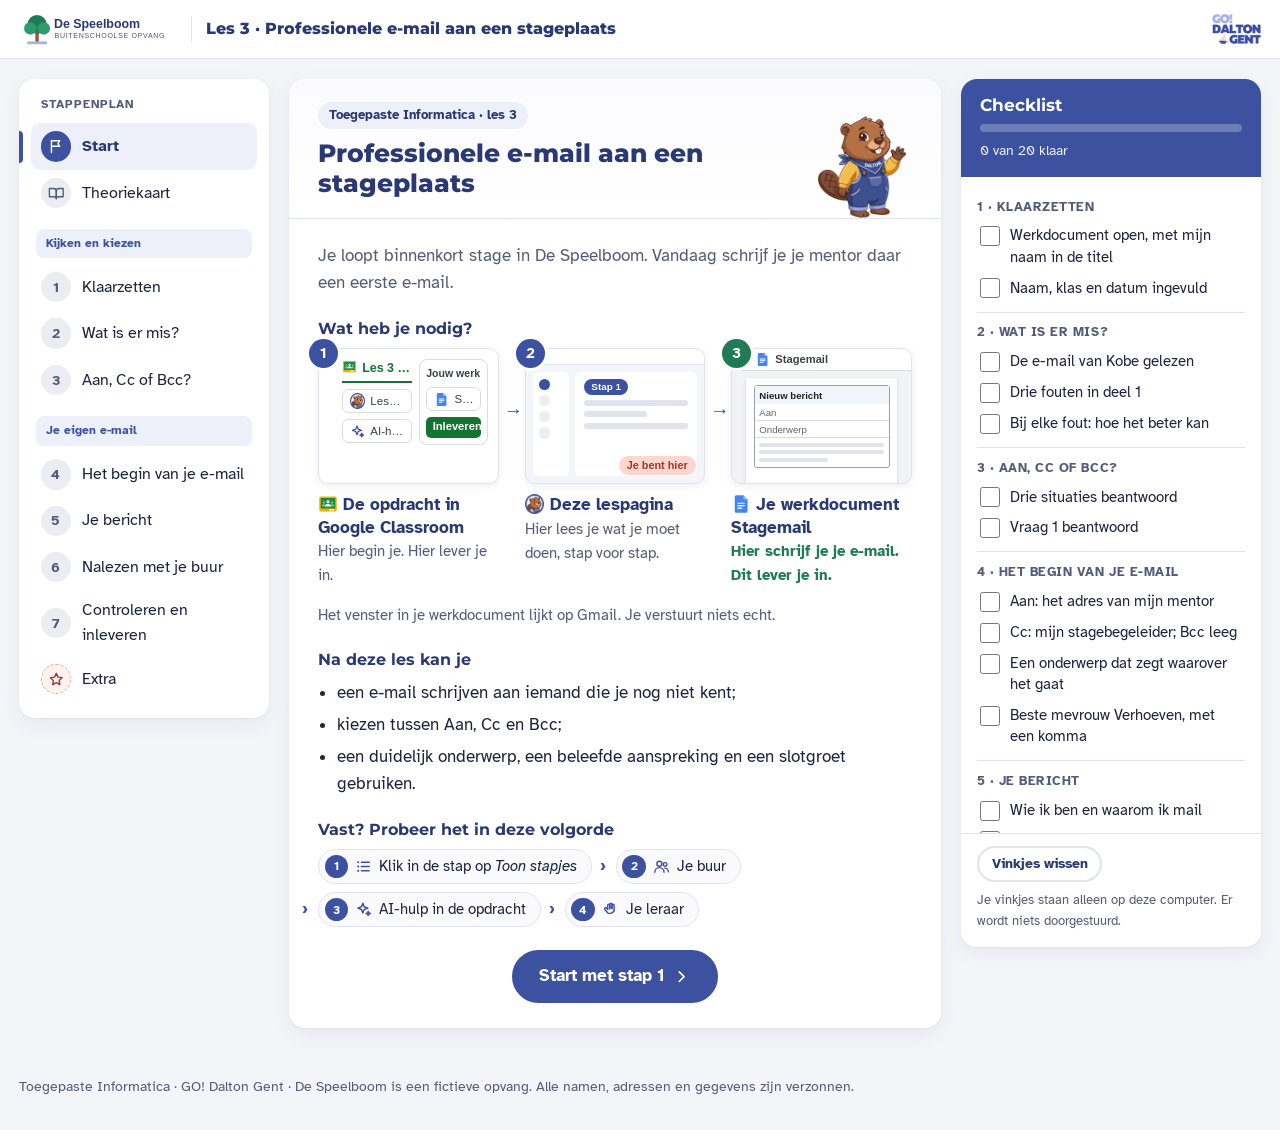
==== commit 26ace5e1: "Tabblad-icoon van de lespagina: Dalton de bever Co-Authored-By: Claude Opus 5.5 <noreply@anthropic.c" ====
--- a/index.html
+++ b/index.html
@@ -4,7 +4,7 @@
   <meta charset="UTF-8">
   <meta name="viewport" content="width=device-width, initial-scale=1">
   <title>Lespagina · Les 3 · Professionele e-mail aan een stageplaats · De Speelboom</title>
-  <link rel="icon" href="assets/speelboom-icon.svg" type="image/svg+xml">
+  <link rel="icon" href="assets/logos/lespagina-icon.png" type="image/png">
   <link rel="stylesheet" href="css/style.css">
 </head>
 <body data-storage="speelboom_stagemail_v2_" data-modus-start="stap" data-laatste-stap="7" data-ai-hulp="aan">
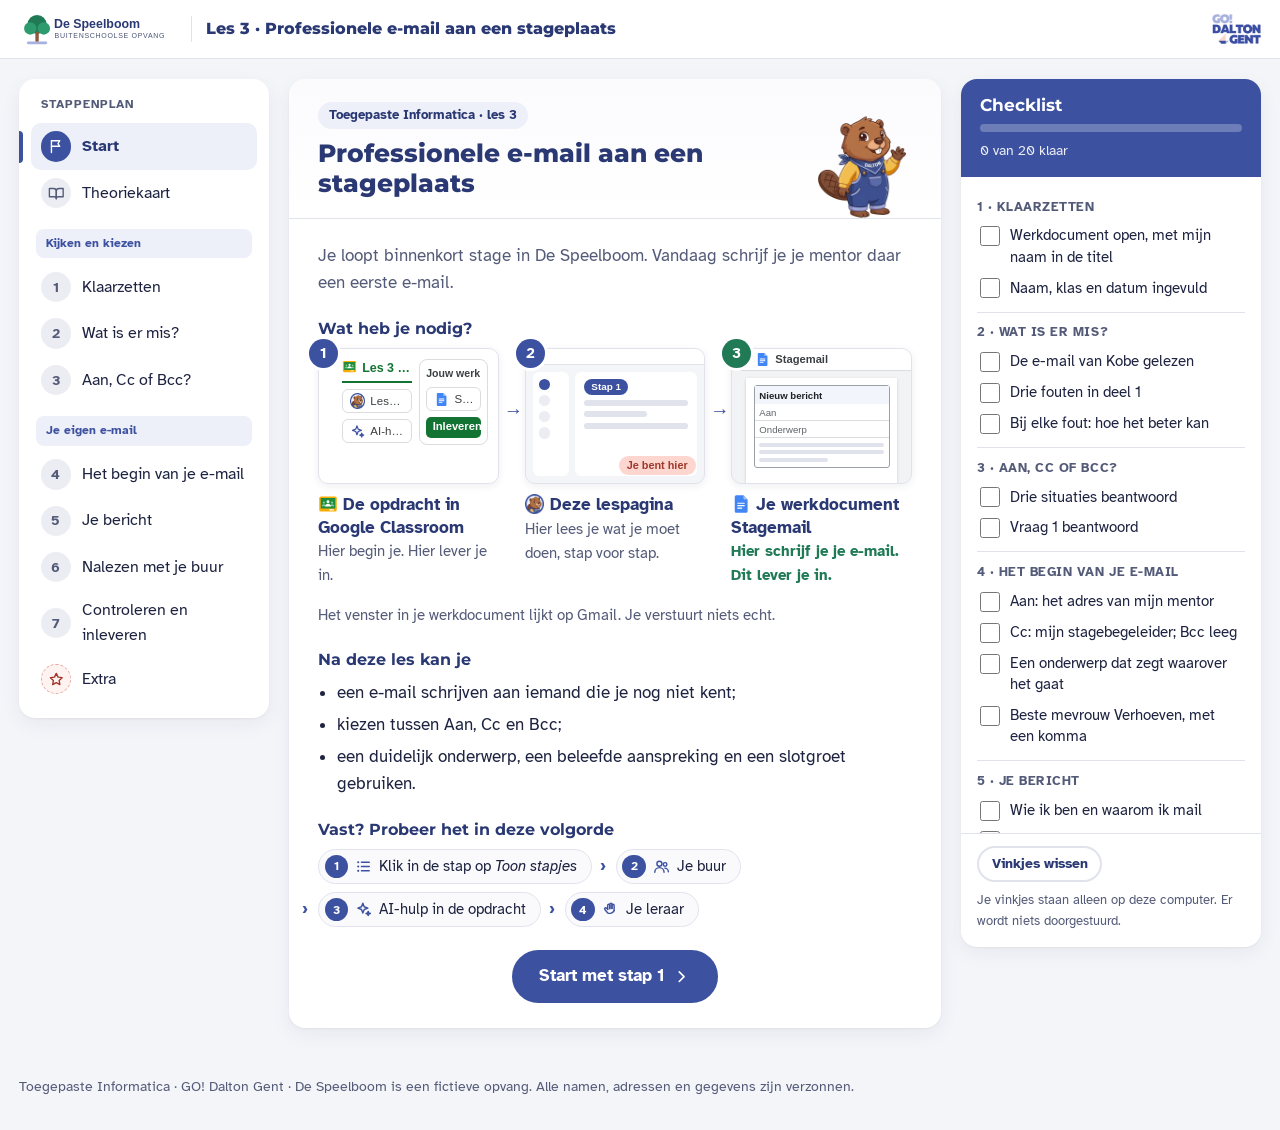
==== commit 47abd774: "Stap 5 begint met 'Mijn naam is', link naar Taaladvies bij de komma, bronnenonderzoek Co-Authored-By" ====
--- a/index.html
+++ b/index.html
@@ -194,7 +194,7 @@
                 <li>Je kent iemand niet: <em>Beste mevrouw Verhoeven,</em> of <em>Beste meneer Janssens,</em></li>
                 <li>Heel officieel: <em>Geachte mevrouw Verhoeven,</em></li>
                 <li>De voornaam alleen als je iemand kent.</li>
-                <li>Na de aanspreking: een komma.</li>
+                <li>Na de aanspreking: een komma. Waarom? Lees het bij <a href="https://www.vlaanderen.be/team-taaladvies/taaladviezen/aanspreking-en-slotformule-komma" target="_blank" rel="noopener">Team Taaladvies</a>.</li>
               </ul>
             </section>
             <section class="t-card">
@@ -460,7 +460,7 @@
             <ol class="doe">
               <li><details class="stapjes" open><summary><span class="doe-tekst">Schrijf wie je bent.</span><span class="stapjes-knop" aria-hidden="true"></span></summary>
                 <ol class="klein">
-                  <li><p>Klik naast <em>wie ben je?</em>. Schrijf je naam, je klas en je school.<span class="sub">Begin zo, en maak de zin af: <em>Ik ben … . Ik zit in klas … van GO! Dalton Gent.</em></span></p><img class="mini" src="assets/stapjes/s5-wie.png" alt="Het bericht in het venster. De regel wie ben je? staat in een rood kader." loading="lazy"></li>
+                  <li><p>Klik naast <em>wie ben je?</em>. Schrijf je naam, je klas en je school.<span class="sub">Begin zo, en maak de zin af: <em>Mijn naam is … . Ik zit in klas … van GO! Dalton Gent.</em> Begin je e-mail niet met <em>ik</em>.</span></p><img class="mini" src="assets/stapjes/s5-wie.png" alt="Het bericht in het venster. De regel wie ben je? staat in een rood kader." loading="lazy"></li>
                 </ol>
               </details></li>
               <li><details class="stapjes" open><summary><span class="doe-tekst">Schrijf waarom je mailt.</span><span class="stapjes-knop" aria-hidden="true"></span></summary>
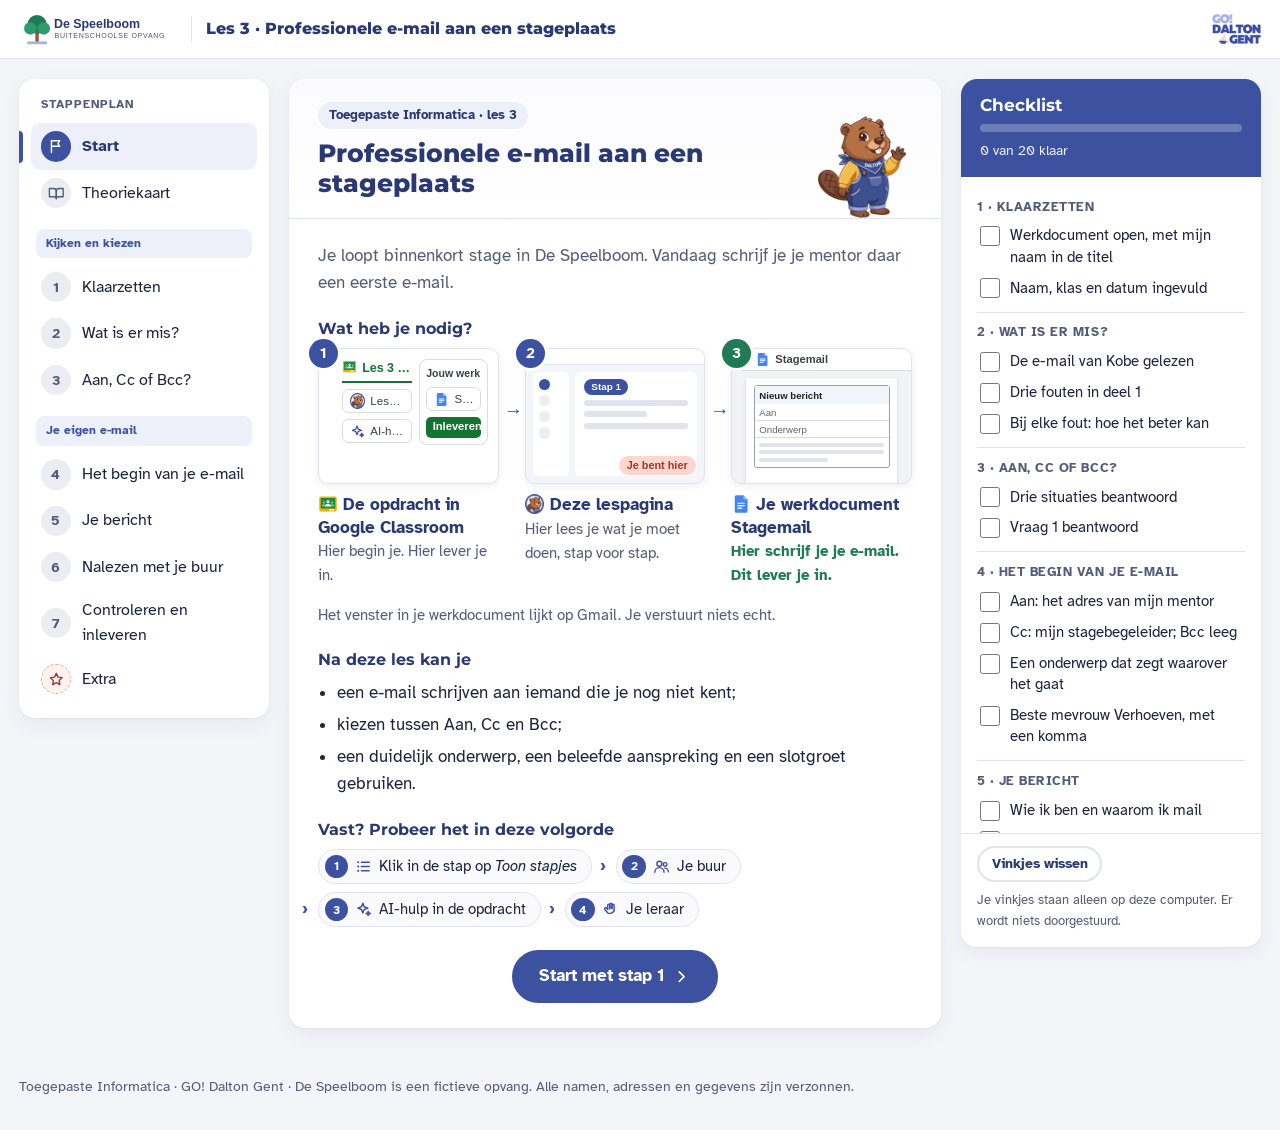
==== commit d9dd0747: "Klaar als-zin weggehaald: de checklist zegt al wanneer je klaar bent Co-Authored-By: Claude Sonnet 5" ====
--- a/index.html
+++ b/index.html
@@ -290,7 +290,6 @@
             </ol>
           </div>
           <div class="tip"><svg class="ic" aria-hidden="true"><use href="#i-bulb"/></svg><p><strong>Is de lespagina weg?</strong> Klik bovenaan in Chrome op het tabblad <em>Lespagina · Les 3</em>.</p></div>
-          <p class="result"><svg class="ic" aria-hidden="true"><use href="#i-check-circle"/></svg><span><strong>Klaar als:</strong> je werkdocument open is, met je naam erin, en je het kader <em>Je stage</em> gelezen hebt.</span></p>
         </div>
         <footer class="card-nav">
           <button class="btn" type="button" data-goto="start"><svg class="ic" aria-hidden="true"><use href="#i-left"/></svg> Start</button>
@@ -338,7 +337,6 @@
             </ol>
           </div>
           <div class="tip"><svg class="ic" aria-hidden="true"><use href="#i-bulb"/></svg><p><strong>Vind je geen fout meer?</strong> Kijk naar de eerste en de laatste regel, en naar de woorden en tekens. Weet de mentor wie Kobe is?</p></div>
-          <p class="result"><svg class="ic" aria-hidden="true"><use href="#i-check-circle"/></svg><span><strong>Klaar als:</strong> in deel 1 drie fouten staan, elk met hoe het beter kan.</span></p>
         </div>
         <footer class="card-nav">
           <button class="btn" type="button" data-goto="1"><svg class="ic" aria-hidden="true"><use href="#i-left"/></svg> Stap 1</button>
@@ -379,7 +377,6 @@
             </ol>
           </div>
           <div class="tip"><svg class="ic" aria-hidden="true"><use href="#i-bulb"/></svg><p><strong>Twijfel je tussen Cc en Bcc?</strong> Mag iedereen het adres zien? Dan is het Cc. Mag niemand het zien? Dan is het Bcc.</p></div>
-          <p class="result"><svg class="ic" aria-hidden="true"><use href="#i-check-circle"/></svg><span><strong>Klaar als:</strong> bij de drie situaties Aan, Cc of Bcc staat, en vraag 1 beantwoord is.</span></p>
         </div>
         <footer class="card-nav">
           <button class="btn" type="button" data-goto="2"><svg class="ic" aria-hidden="true"><use href="#i-left"/></svg> Stap 2</button>
@@ -429,7 +426,6 @@
             </ol>
           </div>
           <div class="tip"><svg class="ic" aria-hidden="true"><use href="#i-bulb"/></svg><p><strong>Staat er alleen <em>stage</em> in je onderwerp?</strong> Zeg ook wie je bent. Kijk naar het voorbeeld in deel 1.</p></div>
-          <p class="result"><svg class="ic" aria-hidden="true"><use href="#i-check-circle"/></svg><span><strong>Klaar als:</strong> Aan, Cc, Onderwerp en de aanspreking ingevuld zijn, en Bcc leeg is.</span></p>
         </div>
         <footer class="card-nav">
           <button class="btn" type="button" data-goto="3"><svg class="ic" aria-hidden="true"><use href="#i-left"/></svg> Stap 3</button>
@@ -482,7 +478,6 @@
             </ol>
           </div>
           <div class="tip warn"><svg class="ic" aria-hidden="true"><use href="#i-alert"/></svg><p><strong>Schreef je <em>je</em> of <em>jij</em>?</strong> Verander het in <em>u</em> of <em>uw</em>. Je kent je mentor nog niet.</p></div>
-          <p class="result"><svg class="ic" aria-hidden="true"><use href="#i-check-circle"/></svg><span><strong>Klaar als:</strong> elk vak in het venster ingevuld is, met <em>u</em> en <em>uw</em>, en je naam onderaan staat.</span></p>
         </div>
         <footer class="card-nav">
           <button class="btn" type="button" data-goto="4"><svg class="ic" aria-hidden="true"><use href="#i-left"/></svg> Stap 4</button>
@@ -521,7 +516,6 @@
             </ol>
           </div>
           <div class="tip"><svg class="ic" aria-hidden="true"><use href="#i-bulb"/></svg><p><strong>Is je buur nog niet klaar?</strong> Lees dan eerst de e-mail van je buur. Kijk naar het onderwerp, de aanspreking en de slotgroet.</p></div>
-          <p class="result"><svg class="ic" aria-hidden="true"><use href="#i-check-circle"/></svg><span><strong>Klaar als:</strong> alles in deel 4 aangekruist is en de tip van je buur erin staat.</span></p>
         </div>
         <footer class="card-nav">
           <button class="btn" type="button" data-goto="5"><svg class="ic" aria-hidden="true"><use href="#i-left"/></svg> Stap 5</button>
@@ -588,7 +582,6 @@
               </details></li>
             </ol>
           </div>
-          <p class="result"><svg class="ic" aria-hidden="true"><use href="#i-check-circle"/></svg><span><strong>Klaar als:</strong> er bij de opdracht <em>Ingeleverd</em> staat.</span></p>
         </div>
         <footer class="card-nav">
           <button class="btn" type="button" data-goto="6"><svg class="ic" aria-hidden="true"><use href="#i-left"/></svg> Stap 6</button>
--- a/css/style.css
+++ b/css/style.css
@@ -528,3 +528,30 @@
 .tt-tab .logo { width: 14px; height: 14px; }
 .met-logo { white-space: nowrap; }
 .met-logo .logo { margin-right: .25em; }
+
+/* ==========================================================================
+   Laag scherm (sinds 12-10-2026): leerlingen hebben 1280 x 800, in Chrome blijft ± 650 px hoogte
+   over. "Wat moet je doen?" moet zonder scrollen in beeld komen: kop en ruimtes worden compacter.
+   ========================================================================== */
+@media (max-height: 820px) and (min-width: 900px) {
+  .topbar-inner { padding: .35rem 1.2rem; }
+  .brand img { height: 30px; }
+  .layout { padding-top: .7rem; }
+  .card-head { padding: .85rem 1.8rem .75rem; }
+  .tags { margin-bottom: .4rem; }
+  .card-head h1, .card-head h2 { font-size: 1.4rem; }
+  .card-body { padding-top: 1rem; }
+  .intro { margin-bottom: .8rem; }
+  .nameplate { margin-bottom: .8rem; }
+}
+
+/* Laag scherm: de voorbeeldmail en het bouwplan nemen minder plaats in (sinds 12-10-2026) */
+@media (max-height: 820px) and (min-width: 900px) {
+  .mail { font-size: .88rem; margin-bottom: .8rem; }
+  .mail-kop { padding: .3rem .8rem; }
+  .mail-veld { padding: .25rem .8rem; }
+  .mail-tekst { padding: .5rem .8rem .1rem; }
+  .mail-tekst p { margin-bottom: .45rem; }
+  .mail-voet { padding: .1rem .8rem .5rem; }
+  .bouwplan { margin-bottom: .8rem; font-size: .9rem; }
+}
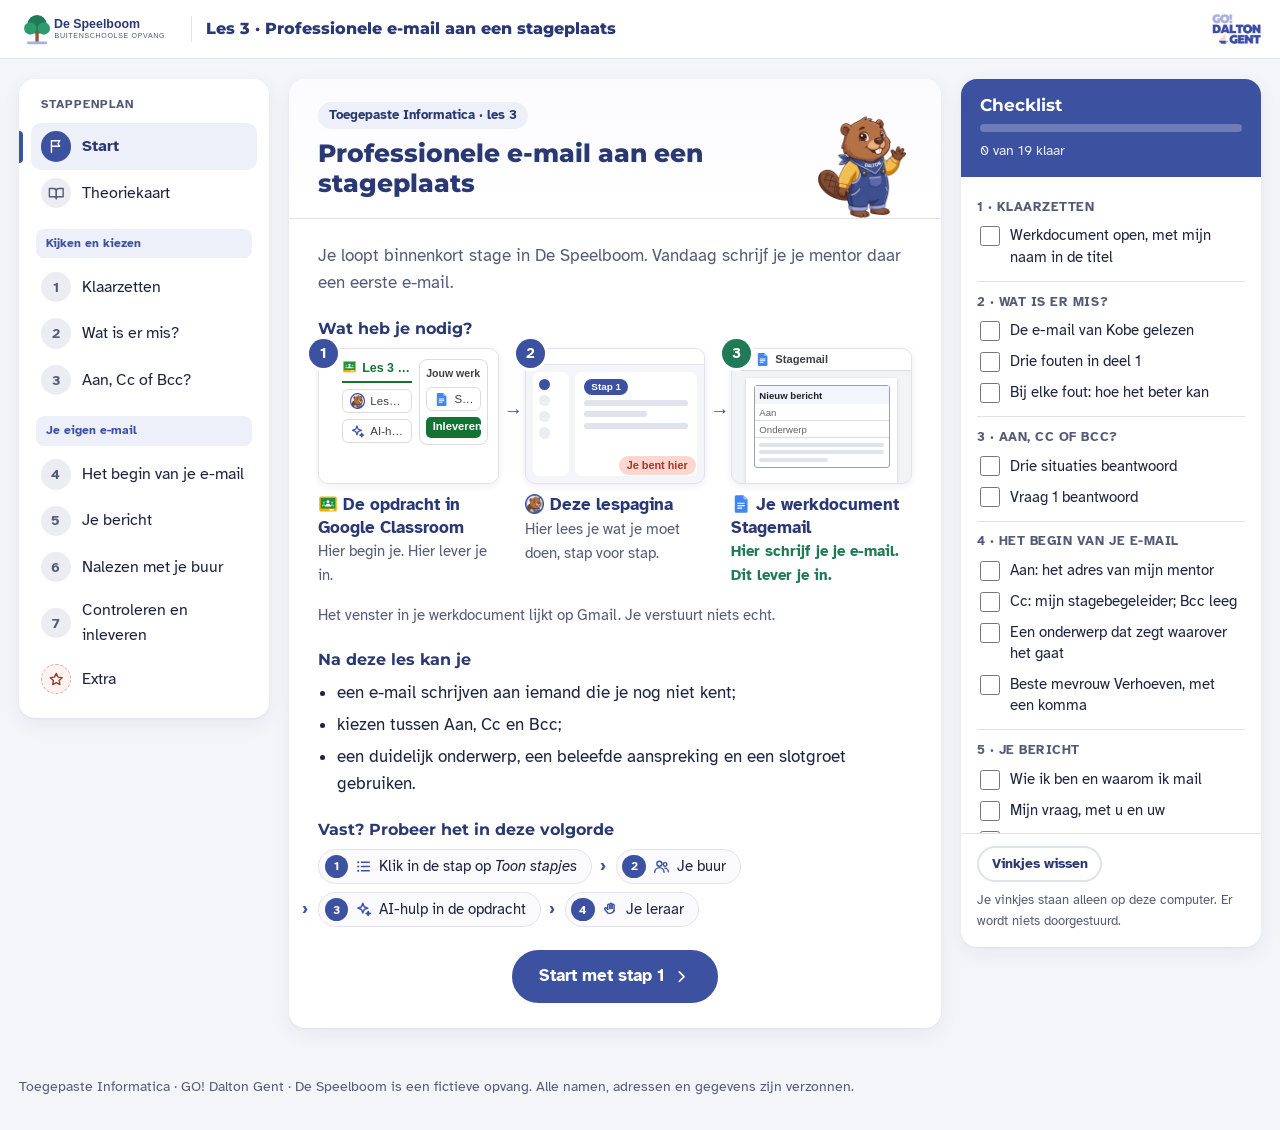
==== commit c7916af9: "Werkdocument in de nieuwe huisstijl: vakken in plaats van lijntjes, puntenvak, geen kopregel of Zo w" ====
--- a/index.html
+++ b/index.html
@@ -276,12 +276,6 @@
                   <li><p>Je werkdocument opent in een nieuw tabblad. Klik bovenaan op een tabblad om te wisselen.</p><div class="teken-tabs" role="img" aria-label="Tekening van de tabbladen bovenaan in Chrome: Google Classroom, Lespagina · Les 3 en Stagemail. Stagemail staat in een rood kader."><span class="tt-tab"><img class="logo" src="assets/logos/classroom.svg" alt="">Google Classroom</span><span class="tt-tab"><img class="logo" src="assets/logos/lespagina.webp" alt="">Lespagina · Les 3</span><span class="tt-tab actief wijs"><img class="logo" src="assets/logos/docs.svg" alt="">Stagemail</span></div></li>
                 </ol>
               </details></li>
-              <li><details class="stapjes" open><summary><span class="doe-tekst">Vul bovenaan je naam, je klas en de datum in.</span><span class="stapjes-knop" aria-hidden="true"></span></summary>
-                <ol class="klein">
-                  <li><p>Klik naast <strong>Naam:</strong>. Typ je voornaam en achternaam.</p><img class="mini" src="assets/stapjes/s1-naam.png" alt="Bovenaan in het werkdocument: het vak Naam in een rood kader." loading="lazy"></li>
-                  <li><p>Vul ook <strong>Klas:</strong> en <strong>Datum:</strong> in.</p><img class="mini" src="assets/stapjes/s1-klas-datum.png" alt="Bovenaan in het werkdocument: de vakken Klas en Datum in een rood kader." loading="lazy"></li>
-                </ol>
-              </details></li>
               <li><details class="stapjes" open><summary><span class="doe-tekst">Lees het kader <strong>Je stage</strong>.</span><span class="stapjes-knop" aria-hidden="true"></span></summary>
                 <ol class="klein">
                   <li><p>Scroll naar het kader <em>Je stage</em>. Lees wie je mentor is, en haar adres.</p><img class="mini" src="assets/stapjes/s1-je-stage.png" alt="Het kader Je stage. Je mentor en je stagebegeleider, met hun adres, staan in een rood kader." loading="lazy"></li>
@@ -366,12 +360,12 @@
                 <ol class="klein">
                   <li><p>Scroll naar <strong>Deel 2</strong>. Lees situatie a.</p><img class="mini" src="assets/stapjes/s3-situaties.png" alt="Deel 2: de lege vakken rechts, onder Aan, Cc of Bcc?, in een rood kader." loading="lazy"></li>
                   <li><p>Schrijf rechts <strong>Aan</strong>, <strong>Cc</strong> of <strong>Bcc</strong>. Doe hetzelfde voor situatie b.<span class="sub">Moet die persoon iets doen? Dan is het Aan.</span></p></li>
-                  <li><p>Situatie c staat bovenaan de volgende bladzijde.</p><img class="mini" src="assets/stapjes/s3-situatie-c.png" alt="Situatie c, met het lege vak rechts in een rood kader." loading="lazy"></li>
+                  <li><p>Doe hetzelfde voor situatie c.</p><img class="mini" src="assets/stapjes/s3-situatie-c.png" alt="Situatie c, met het lege vak rechts in een rood kader." loading="lazy"></li>
                 </ol>
               </details></li>
               <li><details class="stapjes" open><summary><span class="doe-tekst">Beantwoord <strong>vraag 1</strong>.</span><span class="stapjes-knop" aria-hidden="true"></span></summary>
                 <ol class="klein">
-                  <li><p>Lees vraag 1. Schrijf je antwoord op de lijnen.<span class="sub">Denk aan je beroepsgeheim uit les 2.</span></p><img class="mini" src="assets/stapjes/s3-vraag1.png" alt="Vraag 1 met de lijnen voor je antwoord, in een rood kader." loading="lazy"></li>
+                  <li><p>Lees vraag 1. Klik in het vak eronder en typ je antwoord.<span class="sub">Denk aan je beroepsgeheim uit les 2.</span></p><img class="mini" src="assets/stapjes/s3-vraag1.png" alt="Vraag 1 met het vak voor je antwoord, in een rood kader." loading="lazy"></li>
                 </ol>
               </details></li>
             </ol>
@@ -501,16 +495,16 @@
               <li><span class="doe-tekst">Lees je e-mail zachtjes voor jezelf.</span></li>
               <li><details class="stapjes" open><summary><span class="doe-tekst">Kruis in <strong>deel 4</strong> aan wat klopt.</span><span class="stapjes-knop" aria-hidden="true"></span></summary>
                 <ol class="klein">
-                  <li><p>Scroll naar <strong>Deel 4</strong>.</p><img class="mini" src="assets/stapjes/s6-deel4.png" alt="Deel 4 Nalezen, met een lijst zinnen. Voor elke zin staat een vakje." loading="lazy"></li>
-                  <li><p>Klopt een zin? Klik net rechts van het vakje. Druk op <span class="key">Backspace</span> en typ <strong>x</strong>.</p><img class="mini" src="assets/stapjes/s6-kruis.png" alt="Deel 4: voor de eerste zin staat nu een x, in een rood kader." loading="lazy"></li>
+                  <li><p>Scroll naar <strong>Deel 4</strong>.</p><img class="mini" src="assets/stapjes/s6-deel4.png" alt="Deel 4 Nalezen: een tabel. Links een leeg vak, in het midden wat moet kloppen, rechts de punten." loading="lazy"></li>
+                  <li><p>Klopt een zin? Klik in het vak ervoor en typ <strong>x</strong>.</p><img class="mini" src="assets/stapjes/s6-kruis.png" alt="Deel 4: in het vak voor de eerste zin staat nu een x, in een rood kader." loading="lazy"></li>
                   <li><p>Klopt iets nog niet? Verbeter eerst je e-mail.</p></li>
                 </ol>
               </details></li>
               <li><span class="doe-tekst">Laat je buur je e-mail lezen op jouw scherm. Vraag: <em>Is alles duidelijk? Wat kan beter?</em></span></li>
               <li><details class="stapjes" open><summary><span class="doe-tekst">Schrijf de tip van je buur op en pas je e-mail aan.</span><span class="stapjes-knop" aria-hidden="true"></span></summary>
                 <ol class="klein">
-                  <li><p>Schrijf de tip onder <em>Je testlezer</em>.<span class="sub">Een goede tip zegt wat beter kan. Bijvoorbeeld: <em>Je onderwerp zegt niet wie je bent.</em></span></p><img class="mini" src="assets/stapjes/s6-tip.png" alt="Deel 4: de vraag Je testlezer met de lijnen eronder, in een rood kader." loading="lazy"></li>
-                  <li><p>Pas je e-mail aan. Schrijf onder <em>Wat heb je daardoor aangepast?</em> wat je veranderde.</p><img class="mini" src="assets/stapjes/s6-aangepast.png" alt="Deel 4: de vraag Wat heb je daardoor aangepast? met de lijnen eronder, in een rood kader." loading="lazy"></li>
+                  <li><p>Schrijf de tip onder <em>Je testlezer</em>.<span class="sub">Een goede tip zegt wat beter kan. Bijvoorbeeld: <em>Je onderwerp zegt niet wie je bent.</em></span></p><img class="mini" src="assets/stapjes/s6-tip.png" alt="Deel 4: de vraag Je testlezer met het vak eronder, in een rood kader." loading="lazy"></li>
+                  <li><p>Pas je e-mail aan. Schrijf onder <em>Wat heb je daardoor aangepast?</em> wat je veranderde.</p><img class="mini" src="assets/stapjes/s6-aangepast.png" alt="Deel 4: de vraag Wat heb je daardoor aangepast? met het vak eronder, in een rood kader." loading="lazy"></li>
                 </ol>
               </details></li>
             </ol>
@@ -571,7 +565,7 @@
               <li><span class="doe-tekst">Loop de <strong>checklist</strong> na. Staat er nog iets open? Werk het eerst af.</span></li>
               <li><details class="stapjes" open><summary><span class="doe-tekst">Beantwoord in <strong>deel 5</strong> de slotvraag.</span><span class="stapjes-knop" aria-hidden="true"></span></summary>
                 <ol class="klein">
-                  <li><p>Scroll naar <strong>Deel 5</strong>. Schrijf je antwoord op de lijnen.</p><img class="mini" src="assets/stapjes/s7-deel5.png" alt="Deel 5 Slotvraag: vraag 2 met de lijnen eronder, in een rood kader." loading="lazy"></li>
+                  <li><p>Scroll naar <strong>Deel 5</strong>. Klik in het vak en typ je antwoord.</p><img class="mini" src="assets/stapjes/s7-deel5.png" alt="Deel 5 Slotvraag: de vraag met het vak eronder, in een rood kader." loading="lazy"></li>
                 </ol>
               </details></li>
               <li><details class="stapjes" open><summary><span class="doe-tekst">Lever in.</span><span class="stapjes-knop" aria-hidden="true"></span></summary>
@@ -656,7 +650,6 @@
     <div class="cl-body">
       <div class="cl-group" data-step="1"><h3>1 · Klaarzetten</h3>
         <label class="cl-item"><input type="checkbox" id="c1a"><span>Werkdocument open, met mijn naam in de titel</span></label>
-        <label class="cl-item"><input type="checkbox" id="c1b"><span>Naam, klas en datum ingevuld</span></label>
       </div>
       <div class="cl-group" data-step="2"><h3>2 · Wat is er mis?</h3>
         <label class="cl-item"><input type="checkbox" id="c2a"><span>De e-mail van Kobe gelezen</span></label>
